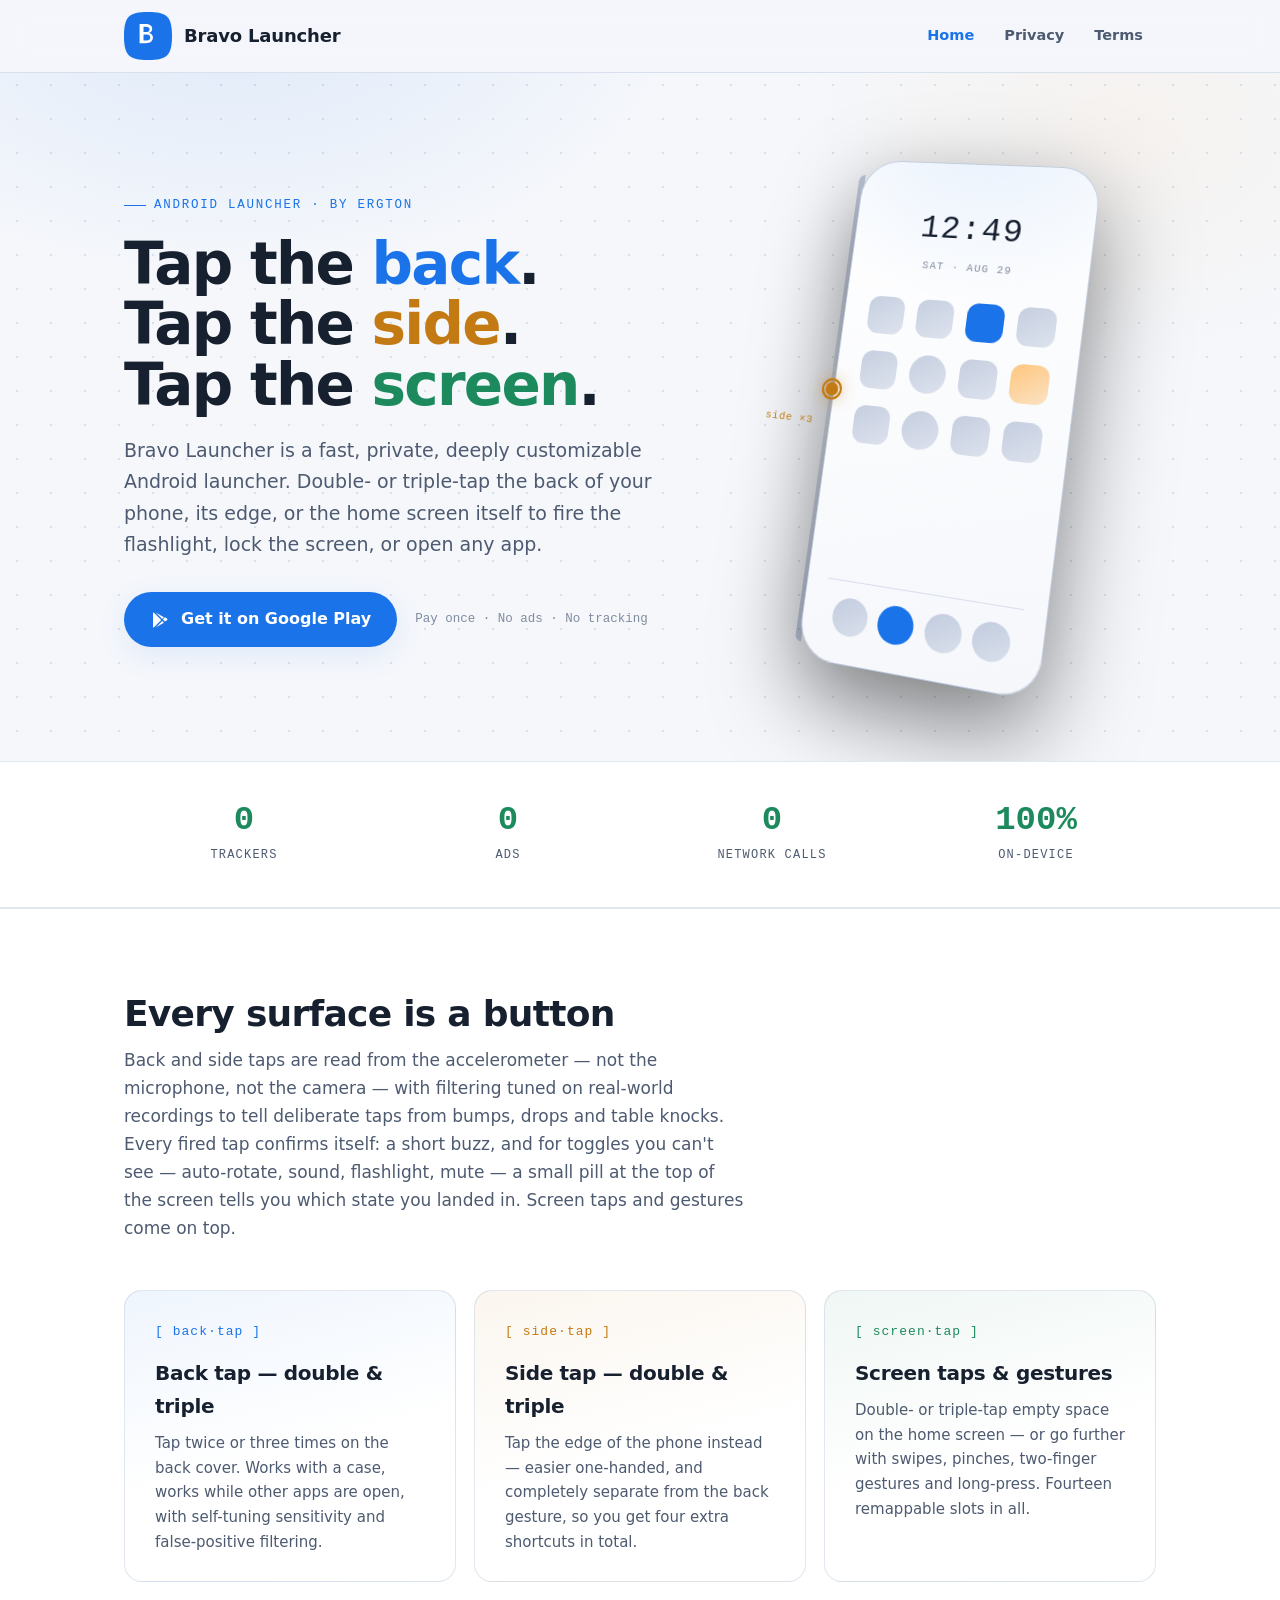
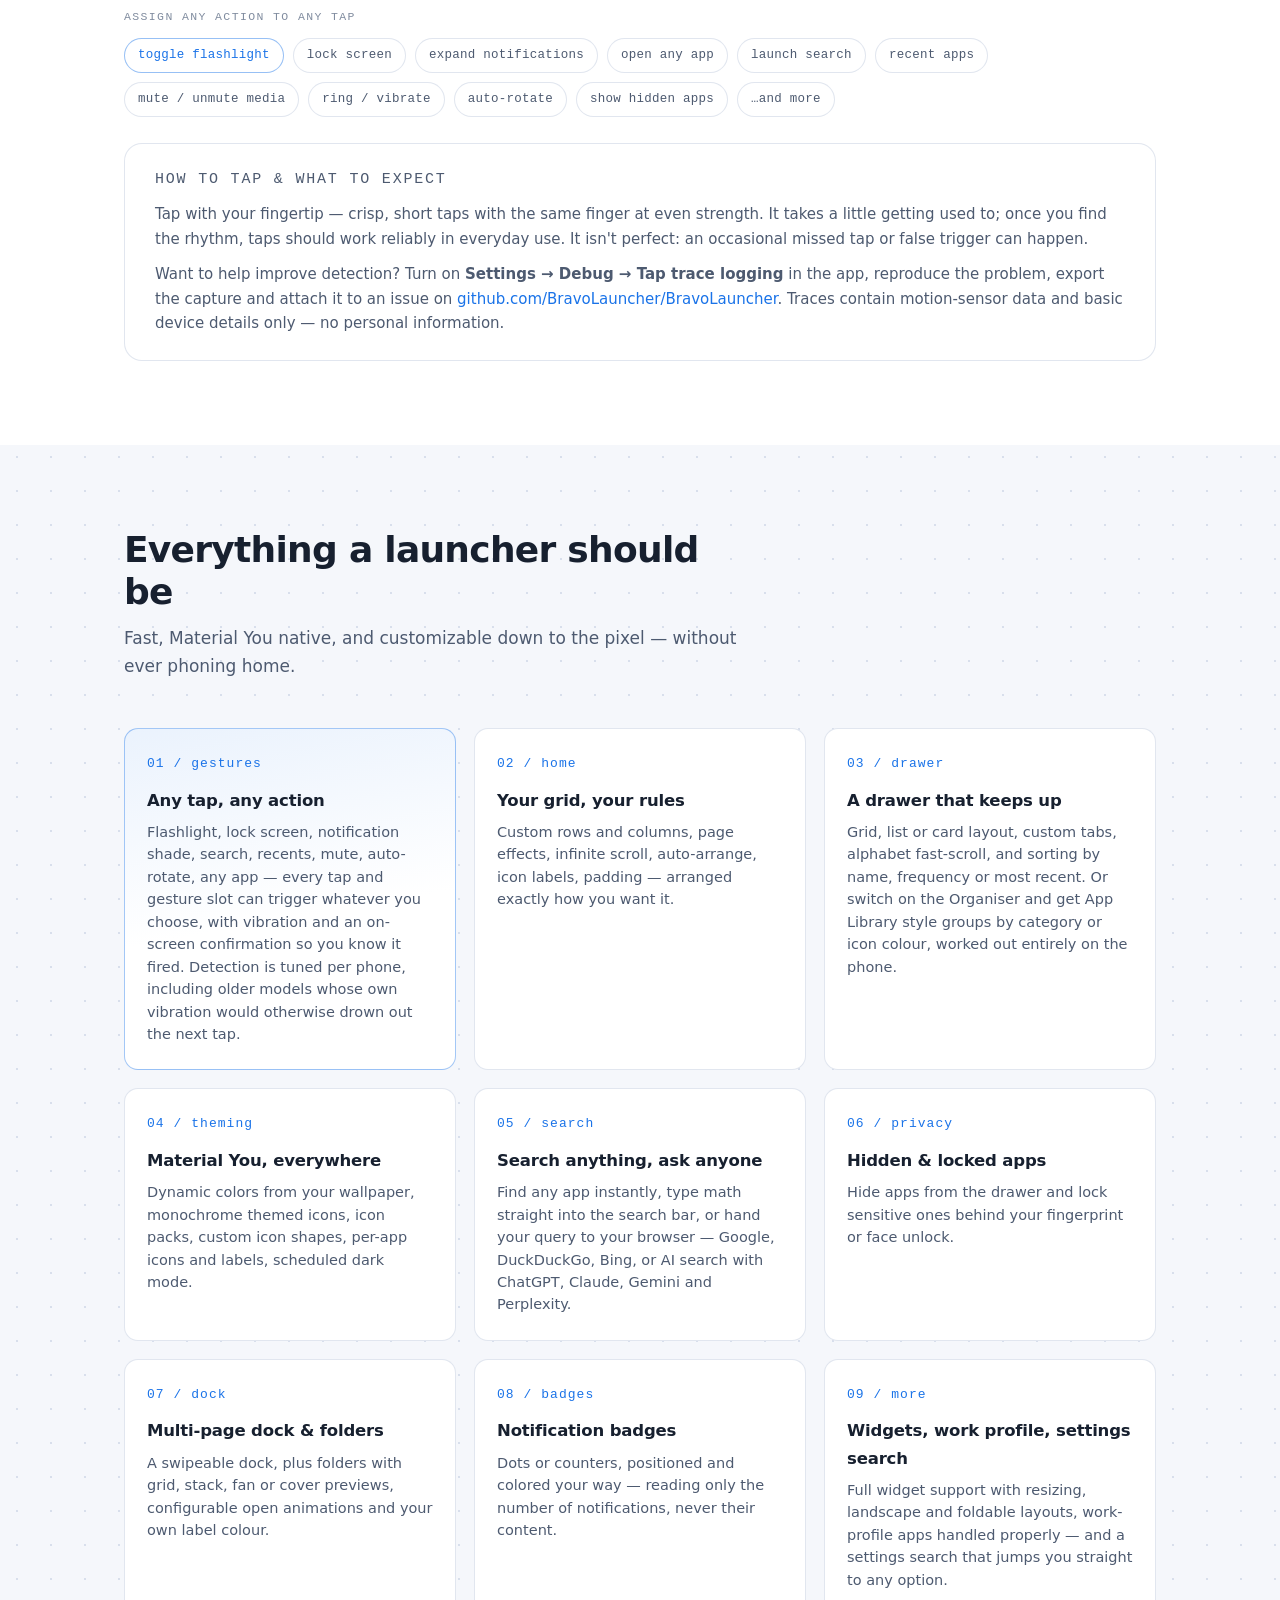
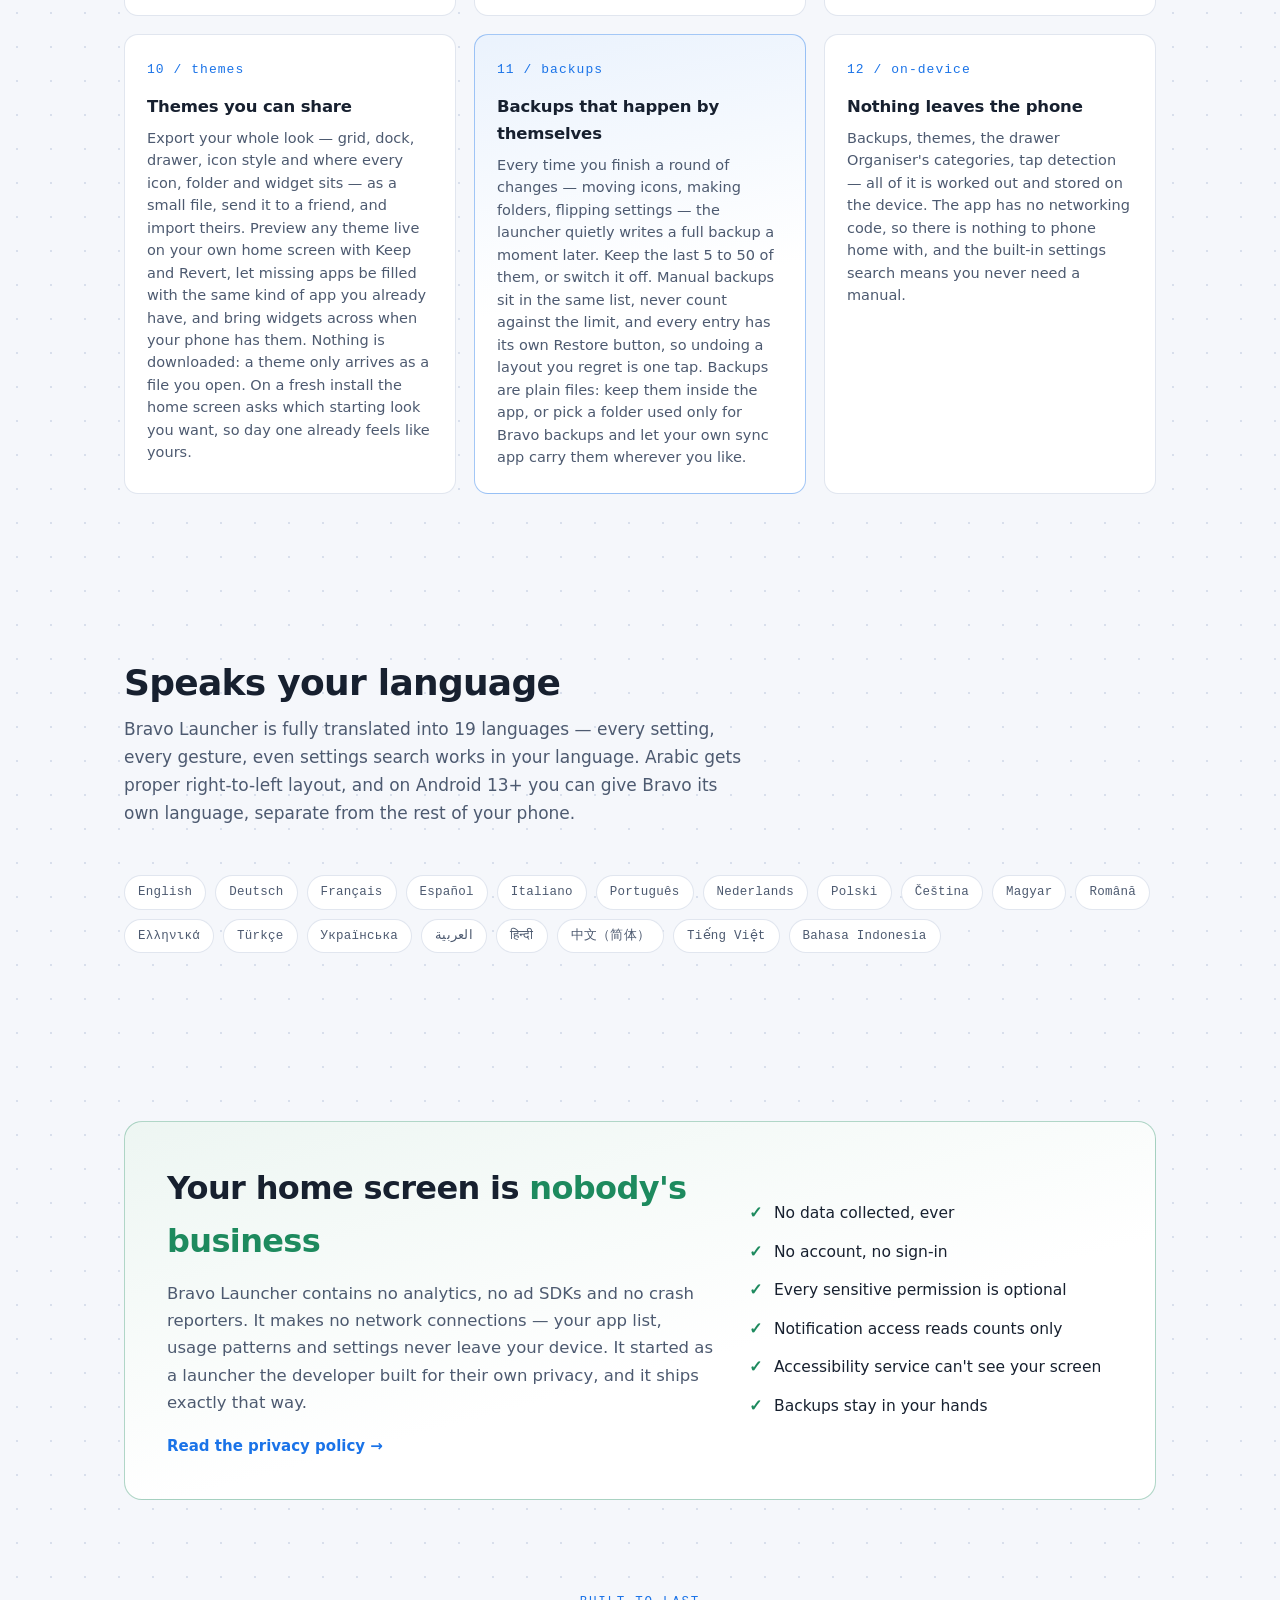
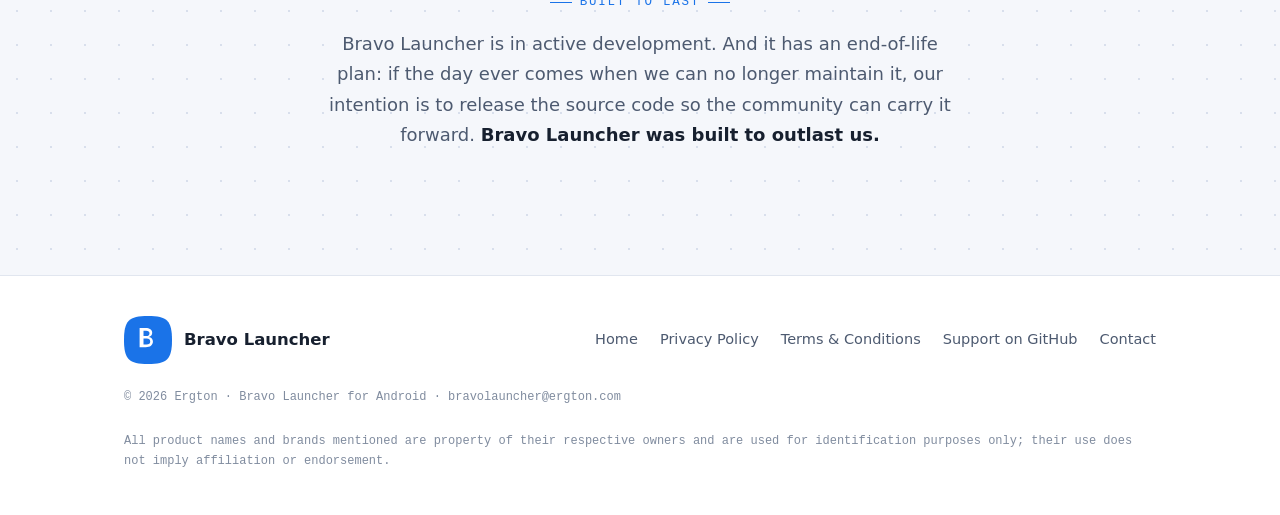
==== index.html @ 94402f3e "Publish website from bfcffcd" ====
<!DOCTYPE html>
<html lang="en">
<head>
<meta charset="utf-8">
<meta name="viewport" content="width=device-width, initial-scale=1">
<title>Bravo Launcher — tap the back of your phone to launch anything</title>
<meta name="description" content="Bravo Launcher is a fast, customizable Android launcher with back-tap and side-tap gestures, deep home screen customization, and zero tracking — everything stays on your phone. Available in 19 languages.">
<link rel="icon" href="data:image/svg+xml,%3Csvg xmlns='http://www.w3.org/2000/svg' viewBox='14 14 80 80'%3E%3Cpath fill='%231A73E8' d='M54,14C22,14,14,22,14,54C14,86,22,94,54,94C86,94,94,86,94,54C94,22,86,14,54,14Z'/%3E%3Cpath fill='%23fff' d='M40,34h10c3.3,0 6,0.7 8,2.1c2,1.4 3,3.4 3,6c0,1.8 -0.5,3.3 -1.5,4.4c-1,1.1 -2.3,1.9 -3.9,2.3v0.2c2,0.3 3.6,1.2 4.8,2.5c1.2,1.4 1.8,3.1 1.8,5.2c0,2.9 -1.1,5.2 -3.2,6.8c-2.2,1.6 -5.1,2.4 -8.8,2.4H40V34zM46.5,47.5h4.2c1.9,0 3.3,-0.4 4.3,-1.2c1,-0.8 1.5,-2 1.5,-3.5c0,-1.4 -0.5,-2.4 -1.4,-3.1c-0.9,-0.7 -2.3,-1 -4.2,-1H46.5V47.5zM46.5,52.2v9.5h5c2,0 3.5,-0.5 4.6,-1.4c1.1,-0.9 1.6,-2.3 1.6,-4c0,-1.5 -0.5,-2.7 -1.5,-3.5c-1,-0.8 -2.5,-1.2 -4.5,-1.2H46.5z'/%3E%3C/svg%3E">
<link rel="apple-touch-icon" href="apple-touch-icon.png">
<link rel="stylesheet" href="styles.css">
</head>
<body>

<header class="site-header">
  <div class="wrap">
    <a class="brand" href="index.html">
      <svg viewBox="14 14 80 80" aria-hidden="true"><path fill="#1A73E8" d="M54,14C22,14,14,22,14,54C14,86,22,94,54,94C86,94,94,86,94,54C94,22,86,14,54,14Z"/><path fill="#fff" d="M40,34h10c3.3,0 6,0.7 8,2.1c2,1.4 3,3.4 3,6c0,1.8 -0.5,3.3 -1.5,4.4c-1,1.1 -2.3,1.9 -3.9,2.3v0.2c2,0.3 3.6,1.2 4.8,2.5c1.2,1.4 1.8,3.1 1.8,5.2c0,2.9 -1.1,5.2 -3.2,6.8c-2.2,1.6 -5.1,2.4 -8.8,2.4H40V34zM46.5,47.5h4.2c1.9,0 3.3,-0.4 4.3,-1.2c1,-0.8 1.5,-2 1.5,-3.5c0,-1.4 -0.5,-2.4 -1.4,-3.1c-0.9,-0.7 -2.3,-1 -4.2,-1H46.5V47.5zM46.5,52.2v9.5h5c2,0 3.5,-0.5 4.6,-1.4c1.1,-0.9 1.6,-2.3 1.6,-4c0,-1.5 -0.5,-2.7 -1.5,-3.5c-1,-0.8 -2.5,-1.2 -4.5,-1.2H46.5z"/></svg>
      <span>Bravo Launcher</span>
    </a>
    <nav class="site-nav">
      <a href="index.html" aria-current="page">Home</a>
      <a href="privacy.html">Privacy</a>
      <a href="terms.html">Terms</a>
    </nav>
  </div>
</header>

<main>

  <section class="hero">
    <div class="wrap">
      <div>
        <span class="eyebrow">Android launcher · by Ergton</span>
        <h1>Tap the <span class="c-back">back</span>.<br>Tap the <span class="c-side">side</span>.<br>Tap the <span class="c-screen">screen</span>.</h1>
        <p class="lede">Bravo Launcher is a fast, private, deeply customizable Android launcher. Double- or triple-tap the back of your phone, its edge, or the home screen itself to fire the flashlight, lock the screen, or open any app.</p>
        <div class="cta-row">
          <a class="btn-play" href="https://play.google.com/store/apps/details?id=com.ergton.bravolauncher">
            <svg viewBox="0 0 24 24" fill="currentColor" aria-hidden="true"><path d="M4.2 2.6c-.4.2-.6.7-.6 1.2v16.4c0 .5.2 1 .6 1.2l9.3-9.4-9.3-9.4zm10.5 8.2L6.9 3l9.8 5.6-2 2.2zm3.1 3.1 2.6-1.5c.8-.5.8-1.6 0-2.1l-2.6-1.5-2.3 2.6 2.3 2.5zM6.9 21l7.8-7.8 2 2.2L6.9 21z"/></svg>
            Get it on Google Play
          </a>
          <span class="cta-note">Pay once · No ads · No tracking</span>
        </div>
      </div>
      <div class="phone-col">
        <div class="phone-wrap">
          <div class="phone" aria-hidden="true">
            <div class="phone-clock">12:49</div>
            <div class="phone-date">Sat · Aug 29</div>
            <div class="phone-grid">
              <i></i><i></i><i></i><i></i>
              <i></i><i></i><i></i><i></i>
              <i></i><i></i><i></i><i></i>
            </div>
            <div class="phone-dock"><i></i><i></i><i></i><i></i></div>
            <span class="tap-spot tap-back"></span>
            <span class="tap-label for-back">back ×2</span>
            <span class="tap-spot tap-side"></span>
            <span class="tap-label for-side">side ×3</span>
            <span class="tap-spot tap-screen"></span>
            <span class="tap-label for-screen">screen ×2</span>
          </div>
        </div>
      </div>
    </div>
  </section>

  <section class="zero-strip" aria-label="Privacy at a glance">
    <div class="wrap">
      <div class="zero"><b>0</b><span>trackers</span></div>
      <div class="zero"><b>0</b><span>ads</span></div>
      <div class="zero"><b>0</b><span>network calls</span></div>
      <div class="zero"><b>100%</b><span>on-device</span></div>
    </div>
  </section>

  <section class="section gesture-section" id="gestures">
    <div class="wrap">
      <div class="section-head">
        <h2>Every surface is a button</h2>
        <p>Back and side taps are read from the accelerometer — not the microphone, not the camera — with filtering tuned on real-world recordings to tell deliberate taps from bumps, drops and table knocks. Every fired tap confirms itself: a short buzz, and for toggles you can't see — auto-rotate, sound, flashlight, mute — a small pill at the top of the screen tells you which state you landed in. Screen taps and gestures come on top.</p>
      </div>
      <div class="gesture-cards">
        <div class="gesture-card">
          <span class="glyph">[ back·tap ]</span>
          <h3>Back tap — double &amp; triple</h3>
          <p>Tap twice or three times on the back cover. Works with a case, works while other apps are open, with self-tuning sensitivity and false-positive filtering.</p>
        </div>
        <div class="gesture-card side">
          <span class="glyph">[ side·tap ]</span>
          <h3>Side tap — double &amp; triple</h3>
          <p>Tap the edge of the phone instead — easier one-handed, and completely separate from the back gesture, so you get four extra shortcuts in total.</p>
        </div>
        <div class="gesture-card screen">
          <span class="glyph">[ screen·tap ]</span>
          <h3>Screen taps &amp; gestures</h3>
          <p>Double- or triple-tap empty space on the home screen — or go further with swipes, pinches, two-finger gestures and long-press. Fourteen remappable slots in all.</p>
        </div>
      </div>
      <p class="chips-label">Assign any action to any tap</p>
      <div class="chip-row">
        <span class="chip on">toggle flashlight</span>
        <span class="chip">lock screen</span>
        <span class="chip">expand notifications</span>
        <span class="chip">open any app</span>
        <span class="chip">launch search</span>
        <span class="chip">recent apps</span>
        <span class="chip">mute / unmute media</span>
        <span class="chip">ring / vibrate</span>
        <span class="chip">auto-rotate</span>
        <span class="chip">show hidden apps</span>
        <span class="chip">…and more</span>
      </div>
      <div class="gesture-note">
        <p class="chips-label">How to tap &amp; what to expect</p>
        <p>Tap with your fingertip — crisp, short taps with the same finger at even strength. It takes a little getting used to; once you find the rhythm, taps should work reliably in everyday use. It isn't perfect: an occasional missed tap or false trigger can happen.</p>
        <p>Want to help improve detection? Turn on <strong>Settings&nbsp;→&nbsp;Debug&nbsp;→&nbsp;Tap trace logging</strong> in the app, reproduce the problem, export the capture and attach it to an issue on <a href="https://github.com/BravoLauncher/BravoLauncher">github.com/BravoLauncher/BravoLauncher</a>. Traces contain motion-sensor data and basic device details only — no personal information.</p>
      </div>
    </div>
  </section>

  <section class="section" id="features">
    <div class="wrap">
      <div class="section-head">
        <h2>Everything a launcher should be</h2>
        <p>Fast, Material You native, and customizable down to the pixel — without ever phoning home.</p>
      </div>
      <div class="feature-grid">
        <div class="feature hi">
          <span class="glyph">01 / gestures</span>
          <h3>Any tap, any action</h3>
          <p>Flashlight, lock screen, notification shade, search, recents, mute, auto-rotate, any app — every tap and gesture slot can trigger whatever you choose, with vibration and an on-screen confirmation so you know it fired. Detection is tuned per phone, including older models whose own vibration would otherwise drown out the next tap.</p>
        </div>
        <div class="feature">
          <span class="glyph">02 / home</span>
          <h3>Your grid, your rules</h3>
          <p>Custom rows and columns, page effects, infinite scroll, auto-arrange, icon labels, padding — arranged exactly how you want it.</p>
        </div>
        <div class="feature">
          <span class="glyph">03 / drawer</span>
          <h3>A drawer that keeps up</h3>
          <p>Grid, list or card layout, custom tabs, alphabet fast-scroll, and sorting by name, frequency or most recent. Or switch on the Organiser and get App Library style groups by category or icon colour, worked out entirely on the phone.</p>
        </div>
        <div class="feature">
          <span class="glyph">04 / theming</span>
          <h3>Material You, everywhere</h3>
          <p>Dynamic colors from your wallpaper, monochrome themed icons, icon packs, custom icon shapes, per-app icons and labels, scheduled dark mode.</p>
        </div>
        <div class="feature">
          <span class="glyph">05 / search</span>
          <h3>Search anything, ask anyone</h3>
          <p>Find any app instantly, type math straight into the search bar, or hand your query to your browser — Google, DuckDuckGo, Bing, or AI search with ChatGPT, Claude, Gemini and Perplexity.</p>
        </div>
        <div class="feature">
          <span class="glyph">06 / privacy</span>
          <h3>Hidden &amp; locked apps</h3>
          <p>Hide apps from the drawer and lock sensitive ones behind your fingerprint or face unlock.</p>
        </div>
        <div class="feature">
          <span class="glyph">07 / dock</span>
          <h3>Multi-page dock &amp; folders</h3>
          <p>A swipeable dock, plus folders with grid, stack, fan or cover previews, configurable open animations and your own label colour.</p>
        </div>
        <div class="feature">
          <span class="glyph">08 / badges</span>
          <h3>Notification badges</h3>
          <p>Dots or counters, positioned and colored your way — reading only the number of notifications, never their content.</p>
        </div>
        <div class="feature">
          <span class="glyph">09 / more</span>
          <h3>Widgets, work profile, settings search</h3>
          <p>Full widget support with resizing, landscape and foldable layouts, work-profile apps handled properly — and a settings search that jumps you straight to any option.</p>
        </div>
        <div class="feature">
          <span class="glyph">10 / themes</span>
          <h3>Themes you can share</h3>
          <p>Export your whole look — grid, dock, drawer, icon style and where every icon, folder and widget sits — as a small file, send it to a friend, and import theirs. Preview any theme live on your own home screen with Keep and Revert, let missing apps be filled with the same kind of app you already have, and bring widgets across when your phone has them. Nothing is downloaded: a theme only arrives as a file you open. On a fresh install the home screen asks which starting look you want, so day one already feels like yours.</p>
        </div>
        <div class="feature hi">
          <span class="glyph">11 / backups</span>
          <h3>Backups that happen by themselves</h3>
          <p>Every time you finish a round of changes — moving icons, making folders, flipping settings — the launcher quietly writes a full backup a moment later. Keep the last 5 to 50 of them, or switch it off. Manual backups sit in the same list, never count against the limit, and every entry has its own Restore button, so undoing a layout you regret is one tap. Backups are plain files: keep them inside the app, or pick a folder used only for Bravo backups and let your own sync app carry them wherever you like.</p>
        </div>
        <div class="feature">
          <span class="glyph">12 / on-device</span>
          <h3>Nothing leaves the phone</h3>
          <p>Backups, themes, the drawer Organiser's categories, tap detection — all of it is worked out and stored on the device. The app has no networking code, so there is nothing to phone home with, and the built-in settings search means you never need a manual.</p>
        </div>
      </div>
    </div>
  </section>

  <section class="section" id="languages">
    <div class="wrap">
      <div class="section-head">
        <h2>Speaks your language</h2>
        <p>Bravo Launcher is fully translated into 19 languages — every setting, every gesture, even settings search works in your language. Arabic gets proper right-to-left layout, and on Android 13+ you can give Bravo its own language, separate from the rest of your phone.</p>
      </div>
      <div class="chip-row">
        <span class="chip">English</span>
        <span class="chip">Deutsch</span>
        <span class="chip">Français</span>
        <span class="chip">Español</span>
        <span class="chip">Italiano</span>
        <span class="chip">Português</span>
        <span class="chip">Nederlands</span>
        <span class="chip">Polski</span>
        <span class="chip">Čeština</span>
        <span class="chip">Magyar</span>
        <span class="chip">Română</span>
        <span class="chip">Ελληνικά</span>
        <span class="chip">Türkçe</span>
        <span class="chip">Українська</span>
        <span class="chip">العربية</span>
        <span class="chip">हिन्दी</span>
        <span class="chip">中文（简体）</span>
        <span class="chip">Tiếng Việt</span>
        <span class="chip">Bahasa Indonesia</span>
      </div>
    </div>
  </section>

  <section class="section" id="privacy-first">
    <div class="wrap">
      <div class="privacy-banner">
        <div>
          <h2>Your home screen is <em>nobody's business</em></h2>
          <p>Bravo Launcher contains no analytics, no ad SDKs and no crash reporters. It makes no network connections — your app list, usage patterns and settings never leave your device. It started as a launcher the developer built for their own privacy, and it ships exactly that way.</p>
          <div class="links">
            <a href="privacy.html">Read the privacy policy →</a>
          </div>
        </div>
        <ul class="check-list">
          <li>No data collected, ever</li>
          <li>No account, no sign-in</li>
          <li>Every sensitive permission is optional</li>
          <li>Notification access reads counts only</li>
          <li>Accessibility service can't see your screen</li>
          <li>Backups stay in your hands</li>
        </ul>
      </div>
    </div>
  </section>

  <section class="section outlook" id="outlook">
    <div class="wrap">
      <div class="outlook-inner">
        <span class="eyebrow">Built to last</span>
        <p>Bravo Launcher is in active development. And it has an end-of-life plan: if the day ever comes when we can no longer maintain it, our intention is to release the source code so the community can carry it forward. <strong>Bravo Launcher was built to outlast us.</strong></p>
      </div>
    </div>
  </section>

</main>

<footer class="site-footer">
  <div class="wrap">
    <a class="foot-brand" href="index.html">
      <svg viewBox="14 14 80 80" aria-hidden="true"><path fill="#1A73E8" d="M54,14C22,14,14,22,14,54C14,86,22,94,54,94C86,94,94,86,94,54C94,22,86,14,54,14Z"/><path fill="#fff" d="M40,34h10c3.3,0 6,0.7 8,2.1c2,1.4 3,3.4 3,6c0,1.8 -0.5,3.3 -1.5,4.4c-1,1.1 -2.3,1.9 -3.9,2.3v0.2c2,0.3 3.6,1.2 4.8,2.5c1.2,1.4 1.8,3.1 1.8,5.2c0,2.9 -1.1,5.2 -3.2,6.8c-2.2,1.6 -5.1,2.4 -8.8,2.4H40V34zM46.5,47.5h4.2c1.9,0 3.3,-0.4 4.3,-1.2c1,-0.8 1.5,-2 1.5,-3.5c0,-1.4 -0.5,-2.4 -1.4,-3.1c-0.9,-0.7 -2.3,-1 -4.2,-1H46.5V47.5zM46.5,52.2v9.5h5c2,0 3.5,-0.5 4.6,-1.4c1.1,-0.9 1.6,-2.3 1.6,-4c0,-1.5 -0.5,-2.7 -1.5,-3.5c-1,-0.8 -2.5,-1.2 -4.5,-1.2H46.5z"/></svg>
      Bravo Launcher
    </a>
    <nav class="foot-links">
      <a href="index.html">Home</a>
      <a href="privacy.html">Privacy Policy</a>
      <a href="terms.html">Terms &amp; Conditions</a>
      <a href="https://github.com/BravoLauncher/BravoLauncher">Support on GitHub</a>
      <a href="mailto:bravolauncher@ergton.com">Contact</a>
    </nav>
    <p class="foot-note">© 2026 Ergton · Bravo Launcher for Android · bravolauncher@ergton.com</p>
    <p class="foot-note">All product names and brands mentioned are property of their respective owners and are used for identification purposes only; their use does not imply affiliation or endorsement.</p>
  </div>
</footer>

</body>
</html>
---- styles.css ----
/* Bravo Launcher — shared styles
   Self-contained: no external fonts, no CDNs. Works from any directory. */

:root {
  --bg: #07090f;
  --bg-raise: #0d1119;
  --bg-card: #10151f;
  --line: rgba(148, 178, 255, 0.14);
  --line-strong: rgba(148, 178, 255, 0.25);
  --ink: #e8edf7;
  --ink-dim: #9aa7bd;
  --ink-faint: #66718a;
  --accent: #4d9fff;
  --accent-deep: #1a73e8;
  --accent-ink: #07090f;
  --glow: rgba(77, 159, 255, 0.16);
  --amber: #ffb454;
  --good: #5dd39e;
  --radius: 14px;
  --sans: "Avenir Next", "Segoe UI Variable Display", "Segoe UI", system-ui, -apple-system, sans-serif;
  --mono: ui-monospace, "SF Mono", "Cascadia Code", "JetBrains Mono", Consolas, monospace;
  color-scheme: dark;
}

@media (prefers-color-scheme: light) {
  :root {
    --bg: #f5f7fb;
    --bg-raise: #ffffff;
    --bg-card: #ffffff;
    --line: rgba(26, 62, 130, 0.13);
    --line-strong: rgba(26, 62, 130, 0.24);
    --ink: #17202f;
    --ink-dim: #4d5a70;
    --ink-faint: #808c9f;
    --accent: #1a73e8;
    --accent-deep: #1a73e8;
    --accent-ink: #ffffff;
    --glow: rgba(26, 115, 232, 0.1);
    --amber: #c47a12;
    --good: #1d8a5e;
    color-scheme: light;
  }
}

* { margin: 0; padding: 0; box-sizing: border-box; }

html { scroll-behavior: smooth; }

body {
  font-family: var(--sans);
  background: var(--bg);
  color: var(--ink);
  line-height: 1.65;
  font-size: 16.5px;
  -webkit-font-smoothing: antialiased;
  /* faint launcher dot-grid */
  background-image: radial-gradient(var(--line) 1px, transparent 1px);
  background-size: 34px 34px;
}

a { color: var(--accent); text-decoration: none; }
a:hover { text-decoration: underline; }

.wrap { max-width: 1080px; margin: 0 auto; padding: 0 24px; }

/* ---------- header ---------- */

.site-header {
  position: sticky; top: 0; z-index: 10;
  backdrop-filter: blur(14px);
  -webkit-backdrop-filter: blur(14px);
  background: color-mix(in srgb, var(--bg) 78%, transparent);
  border-bottom: 1px solid var(--line);
}
.site-header .wrap {
  display: flex; align-items: center; gap: 12px;
  height: 72px;
}
.brand {
  display: flex; align-items: center; gap: 12px;
  font-weight: 700; letter-spacing: -0.01em; color: var(--ink);
  font-size: 18px;
}
.brand:hover { text-decoration: none; }
.brand svg { width: 48px; height: 48px; flex: none; }
.site-nav { margin-left: auto; display: flex; gap: 4px; }
.site-nav a {
  color: var(--ink-dim); font-size: 14.5px; font-weight: 600;
  padding: 7px 13px; border-radius: 999px;
}
.site-nav a:hover { color: var(--ink); background: var(--glow); text-decoration: none; }
.site-nav a[aria-current="page"] { color: var(--accent); }

/* ---------- hero ---------- */

.hero { position: relative; overflow: hidden; }
.hero::before {
  content: ""; position: absolute; inset: 0; pointer-events: none;
  background:
    radial-gradient(700px 420px at 18% -10%, var(--glow), transparent 65%),
    radial-gradient(560px 400px at 88% 8%, rgba(255, 180, 84, 0.07), transparent 60%);
}
.hero .wrap {
  position: relative;
  display: grid; grid-template-columns: 1.15fr 0.85fr;
  gap: 48px; align-items: center;
  padding-top: 84px; padding-bottom: 84px;
}
.eyebrow {
  font-family: var(--mono); font-size: 12.5px; letter-spacing: 0.14em;
  text-transform: uppercase; color: var(--accent);
  display: inline-flex; align-items: center; gap: 8px;
  margin-bottom: 18px;
}
.eyebrow::before {
  content: ""; width: 22px; height: 1px; background: var(--accent);
}
.hero h1 {
  font-size: clamp(38px, 5.6vw, 58px);
  line-height: 1.04; letter-spacing: -0.03em; font-weight: 800;
  margin-bottom: 20px;
}
.hero h1 .accent { color: var(--accent); }
.hero h1 .c-back { color: var(--accent); }
.hero h1 .c-side { color: var(--amber); }
.hero h1 .c-screen { color: var(--good); }
.hero .lede {
  font-size: 19px; color: var(--ink-dim); max-width: 46ch;
  margin-bottom: 32px;
}
.cta-row { display: flex; align-items: center; gap: 18px; flex-wrap: wrap; }
.btn-play {
  display: inline-flex; align-items: center; gap: 11px;
  background: var(--accent); color: var(--accent-ink);
  font-weight: 700; font-size: 16px;
  padding: 14px 26px; border-radius: 999px;
  box-shadow: 0 8px 30px var(--glow);
  transition: transform 0.15s ease, box-shadow 0.15s ease;
}
.btn-play:hover { text-decoration: none; transform: translateY(-2px); box-shadow: 0 12px 36px var(--glow); }
.btn-play svg { width: 20px; height: 20px; }
.cta-note { font-family: var(--mono); font-size: 12.5px; color: var(--ink-faint); }

/* CSS phone mockup — 3D twist */
.phone-col { display: flex; justify-content: center; }
.phone-wrap { position: relative; perspective: 1100px; }
.phone {
  position: relative;
  width: 252px; height: 520px; flex: none;
  border-radius: 40px;
  border: 1px solid var(--line-strong);
  background:
    radial-gradient(340px 260px at 50% -8%, var(--glow), transparent 70%),
    linear-gradient(165deg, var(--bg-raise), var(--bg));
  box-shadow: 0 34px 90px rgba(0, 0, 0, 0.5), inset 0 1px 0 rgba(255, 255, 255, 0.05);
  padding: 26px 22px;
  display: flex; flex-direction: column;
  transform: rotateY(-17deg) rotateX(6deg) rotateZ(6deg);
  transform-style: preserve-3d;
}
/* visible left edge — sells the twist */
.phone::after {
  content: ""; position: absolute; left: -7px; top: 14px; bottom: 14px; width: 7px;
  border-radius: 8px 0 0 8px;
  background: linear-gradient(180deg, var(--line-strong), var(--line) 50%, var(--line-strong));
  transform: translateZ(-4px);
}
.phone-clock {
  font-family: var(--mono); text-align: center;
  font-size: 34px; font-weight: 500; letter-spacing: 0.04em;
  color: var(--ink); margin: 14px 0 2px;
}
.phone-date {
  font-family: var(--mono); text-align: center;
  font-size: 11px; letter-spacing: 0.12em; text-transform: uppercase;
  color: var(--ink-faint); margin-bottom: 26px;
}
.phone-grid {
  display: grid; grid-template-columns: repeat(4, 1fr);
  gap: 18px 14px; padding: 0 4px;
}
.phone-grid i {
  display: block; aspect-ratio: 1; border-radius: 12px;
  background: linear-gradient(150deg, var(--line-strong), var(--line));
}
.phone-grid i:nth-child(3) { background: linear-gradient(150deg, var(--accent), var(--accent-deep)); }
.phone-grid i:nth-child(6) { border-radius: 50%; }
.phone-grid i:nth-child(8) { background: linear-gradient(150deg, rgba(255,180,84,.75), rgba(255,180,84,.35)); }
.phone-grid i:nth-child(10) { border-radius: 50%; }
.phone-dock {
  margin-top: auto;
  border-top: 1px solid var(--line);
  padding: 16px 10px 2px;
  display: flex; justify-content: space-between;
}
.phone-dock i {
  width: 38px; height: 38px; border-radius: 50%;
  background: linear-gradient(150deg, var(--line-strong), var(--line));
}
.phone-dock i:nth-child(2) { background: linear-gradient(150deg, var(--accent), var(--accent-deep)); }

/* tap ripple on the phone mockup */
.tap-spot {
  position: absolute; width: 14px; height: 14px; border-radius: 50%;
  background: var(--accent);
  box-shadow: 0 0 18px var(--accent);
}
.tap-spot::before, .tap-spot::after {
  content: ""; position: absolute; inset: -4px; border-radius: 50%;
  border: 2px solid var(--accent);
  animation: ripple 2.2s ease-out infinite;
}
.tap-spot::after { animation-delay: 0.45s; }
@keyframes ripple {
  0% { transform: scale(0.6); opacity: 0.9; }
  70%, 100% { transform: scale(3.1); opacity: 0; }
}
/* spots are children of .phone so they ride the 3D transform */
.tap-back { right: 42px; top: 138px; }
.tap-side { left: -10px; top: 236px; background: var(--amber); box-shadow: 0 0 18px var(--amber); }
.tap-side::before, .tap-side::after { border-color: var(--amber); animation-delay: 1.1s; }
.tap-side::after { animation-delay: 1.55s; }
.tap-screen { left: 96px; top: 310px; background: var(--good); box-shadow: 0 0 18px var(--good); }
.tap-screen::before, .tap-screen::after { border-color: var(--good); animation-delay: 0.6s; }
.tap-screen::after { animation-delay: 1.05s; }
.tap-label {
  position: absolute; font-family: var(--mono); font-size: 11.5px;
  letter-spacing: 0.08em; color: var(--accent); white-space: nowrap;
}
.tap-label.for-back { right: -58px; top: 108px; }
.tap-label.for-side { left: -74px; top: 268px; color: var(--amber); }
.tap-label.for-screen { left: 74px; top: 338px; color: var(--good); }
@media (prefers-reduced-motion: reduce) {
  .tap-spot::before, .tap-spot::after { animation: none; opacity: 0.35; transform: scale(1.6); }
}

/* ---------- gesture showcase ---------- */

.gesture-section { border-top: 1px solid var(--line); background: var(--bg-raise); }
.gesture-cards { display: grid; grid-template-columns: repeat(3, 1fr); gap: 18px; margin-bottom: 26px; }
.gesture-card {
  border: 1px solid var(--line); border-radius: 18px;
  padding: 30px 30px 26px;
  background: linear-gradient(165deg, color-mix(in srgb, var(--accent) 7%, var(--bg-card)), var(--bg-card) 55%);
  position: relative; overflow: hidden;
}
.gesture-card.side {
  background: linear-gradient(165deg, color-mix(in srgb, var(--amber) 7%, var(--bg-card)), var(--bg-card) 55%);
}
.gesture-card.screen {
  background: linear-gradient(165deg, color-mix(in srgb, var(--good) 7%, var(--bg-card)), var(--bg-card) 55%);
}
.gesture-card.screen .glyph { color: var(--good); }
.gesture-card .glyph { font-family: var(--mono); font-size: 13px; letter-spacing: 0.08em; color: var(--accent); display: block; margin-bottom: 14px; }
.gesture-card.side .glyph { color: var(--amber); }
.gesture-card h3 { font-size: 20px; letter-spacing: -0.015em; margin-bottom: 8px; }
.gesture-card p { color: var(--ink-dim); font-size: 15px; }
.chip-row { display: flex; flex-wrap: wrap; gap: 9px; }
.chip {
  font-family: var(--mono); font-size: 12.5px; letter-spacing: 0.02em;
  color: var(--ink-dim);
  border: 1px solid var(--line); border-radius: 999px;
  padding: 6px 13px; background: var(--bg-card);
}
.chip.on { color: var(--accent); border-color: color-mix(in srgb, var(--accent) 45%, transparent); }
.chips-label { font-family: var(--mono); font-size: 11.5px; letter-spacing: 0.12em; text-transform: uppercase; color: var(--ink-faint); margin-bottom: 12px; }

.gesture-note {
  margin-top: 26px;
  border: 1px solid var(--line); border-radius: 18px;
  padding: 24px 30px;
  background: var(--bg-raise);
}
.gesture-note p { color: var(--ink-dim); font-size: 15px; }
.gesture-note p + p { margin-top: 10px; }
.gesture-note .chips-label { margin-bottom: 10px; }
.gesture-note a { color: var(--accent); }

/* ---------- privacy strip ---------- */

.zero-strip { border-top: 1px solid var(--line); border-bottom: 1px solid var(--line); background: var(--bg-raise); }
.zero-strip .wrap {
  display: grid; grid-template-columns: repeat(4, 1fr);
  gap: 24px; padding-top: 40px; padding-bottom: 40px;
}
.zero { text-align: center; }
.zero b {
  display: block; font-family: var(--mono); font-size: 34px; font-weight: 600;
  color: var(--good); line-height: 1.1;
}
.zero span {
  font-family: var(--mono); font-size: 12px; letter-spacing: 0.1em;
  text-transform: uppercase; color: var(--ink-dim);
}

/* ---------- sections ---------- */

.section { padding: 84px 0; }
.section-head { max-width: 620px; margin-bottom: 48px; }
.section-head h2 {
  font-size: clamp(26px, 3.4vw, 36px); letter-spacing: -0.02em;
  line-height: 1.15; margin-bottom: 12px;
}
.section-head p { color: var(--ink-dim); font-size: 17px; }

.feature-grid {
  display: grid; grid-template-columns: repeat(3, 1fr); gap: 18px;
}
.feature {
  background: var(--bg-card);
  border: 1px solid var(--line);
  border-radius: var(--radius);
  padding: 24px 22px;
  transition: border-color 0.2s ease, transform 0.2s ease;
}
.feature:hover { border-color: var(--line-strong); transform: translateY(-2px); }
.feature.hi { border-color: color-mix(in srgb, var(--accent) 40%, transparent); background: linear-gradient(170deg, color-mix(in srgb, var(--accent) 9%, var(--bg-card)), var(--bg-card) 55%); }
.feature .glyph {
  font-family: var(--mono); font-size: 13px; color: var(--accent);
  letter-spacing: 0.08em; display: block; margin-bottom: 12px;
}
.feature h3 { font-size: 16.5px; letter-spacing: -0.01em; margin-bottom: 7px; }
.feature p { font-size: 14.5px; color: var(--ink-dim); line-height: 1.55; }

/* privacy banner on landing */
.privacy-banner {
  border: 1px solid color-mix(in srgb, var(--good) 35%, transparent);
  background: linear-gradient(165deg, color-mix(in srgb, var(--good) 8%, var(--bg-card)), var(--bg-card) 60%);
  border-radius: 18px;
  padding: 40px 42px;
  display: grid; grid-template-columns: 1.2fr 0.8fr; gap: 36px; align-items: center;
}
.privacy-banner h2 { font-size: clamp(24px, 3vw, 32px); letter-spacing: -0.02em; margin-bottom: 12px; }
.privacy-banner h2 em { font-style: normal; color: var(--good); }
.privacy-banner p { color: var(--ink-dim); }
.privacy-banner .links { margin-top: 18px; display: flex; gap: 20px; font-weight: 600; font-size: 15px; }
.check-list { list-style: none; display: grid; gap: 12px; }
.check-list li {
  display: flex; gap: 12px; align-items: baseline;
  font-size: 15.5px; color: var(--ink);
}
.check-list li::before {
  content: "✓"; font-family: var(--mono); color: var(--good); font-weight: 700; flex: none;
}

/* ---------- legal pages ---------- */

.legal { max-width: 760px; margin: 0 auto; padding: 64px 24px 40px; }
.legal-head { margin-bottom: 40px; padding-bottom: 28px; border-bottom: 1px solid var(--line); }
.legal-head .eyebrow { margin-bottom: 12px; }
.legal-head h1 { font-size: clamp(30px, 4.4vw, 42px); letter-spacing: -0.025em; line-height: 1.1; margin-bottom: 14px; }
.legal-meta { font-family: var(--mono); font-size: 13px; color: var(--ink-faint); }
.legal h2 {
  font-size: 21px; letter-spacing: -0.015em;
  margin: 44px 0 12px;
  scroll-margin-top: 80px;
}
.legal h2 .num { font-family: var(--mono); font-size: 14px; color: var(--accent); margin-right: 10px; }
.legal p, .legal li { color: var(--ink-dim); }
.legal p { margin-bottom: 14px; }
.legal strong { color: var(--ink); font-weight: 650; }
.legal ul { margin: 0 0 14px 22px; }
.legal li { margin-bottom: 7px; }

.tldr {
  border: 1px solid color-mix(in srgb, var(--good) 35%, transparent);
  background: color-mix(in srgb, var(--good) 6%, var(--bg-card));
  border-radius: var(--radius);
  padding: 20px 24px; margin-bottom: 36px;
}
.tldr .tag {
  font-family: var(--mono); font-size: 11.5px; letter-spacing: 0.12em;
  text-transform: uppercase; color: var(--good); display: block; margin-bottom: 6px;
}
.tldr p { color: var(--ink); margin: 0; font-size: 16.5px; }

.perm-table { width: 100%; border-collapse: collapse; margin: 18px 0 8px; font-size: 14.5px; }
.perm-table th {
  text-align: left; font-family: var(--mono); font-size: 11.5px;
  letter-spacing: 0.1em; text-transform: uppercase; color: var(--ink-faint);
  padding: 0 14px 10px 0; border-bottom: 1px solid var(--line-strong);
}
.perm-table td {
  padding: 11px 14px 11px 0; border-bottom: 1px solid var(--line);
  vertical-align: top; color: var(--ink-dim);
}
.perm-table td:first-child { color: var(--ink); font-weight: 600; white-space: nowrap; }
.table-scroll { overflow-x: auto; }

/* ---------- outlook / end-of-life statement ---------- */

.outlook { padding-top: 0; }
.outlook-inner { max-width: 640px; margin: 0 auto; text-align: center; }
.outlook-inner .eyebrow { margin-bottom: 16px; }
.outlook-inner .eyebrow::after { content: ""; width: 22px; height: 1px; background: var(--accent); }
.outlook-inner p { font-size: 18px; color: var(--ink-dim); line-height: 1.7; }
.outlook-inner strong { color: var(--ink); font-weight: 650; }

/* ---------- footer ---------- */

.site-footer { border-top: 1px solid var(--line); margin-top: 40px; background: var(--bg-raise); }
.site-footer .wrap {
  padding-top: 40px; padding-bottom: 44px;
  display: flex; flex-wrap: wrap; gap: 24px; align-items: center; justify-content: space-between;
}
.foot-brand { display: flex; align-items: center; gap: 12px; font-weight: 700; color: var(--ink); }
.foot-brand svg { width: 48px; height: 48px; }
.foot-links { display: flex; gap: 22px; font-size: 14.5px; }
.foot-links a { color: var(--ink-dim); }
.foot-links a:hover { color: var(--accent); }
.foot-note { width: 100%; font-family: var(--mono); font-size: 12px; color: var(--ink-faint); }

/* ---------- responsive ---------- */

@media (max-width: 860px) {
  .hero .wrap { grid-template-columns: 1fr; padding-top: 56px; padding-bottom: 56px; }
  .phone-col { order: -1; }
  .phone { width: 210px; height: 434px; transform: rotateY(-12deg) rotateX(4deg) rotateZ(4deg); padding: 20px 17px; }
  .tap-back { right: 32px; top: 112px; }
  .tap-side { top: 196px; }
  .tap-screen { left: 78px; top: 256px; }
  .tap-label.for-back { right: -48px; top: 84px; }
  .tap-label.for-side { left: -66px; top: 226px; }
  .tap-label.for-screen { left: 56px; top: 282px; }
  .feature-grid { grid-template-columns: 1fr 1fr; }
  .gesture-cards { grid-template-columns: 1fr; }
  .privacy-banner { grid-template-columns: 1fr; padding: 30px 26px; }
  .zero-strip .wrap { grid-template-columns: 1fr 1fr; gap: 28px 16px; }
  .section { padding: 60px 0; }
}

@media (max-width: 540px) {
  .feature-grid { grid-template-columns: 1fr; }
  .site-nav a { padding: 7px 9px; }
  .brand span { display: none; }
}
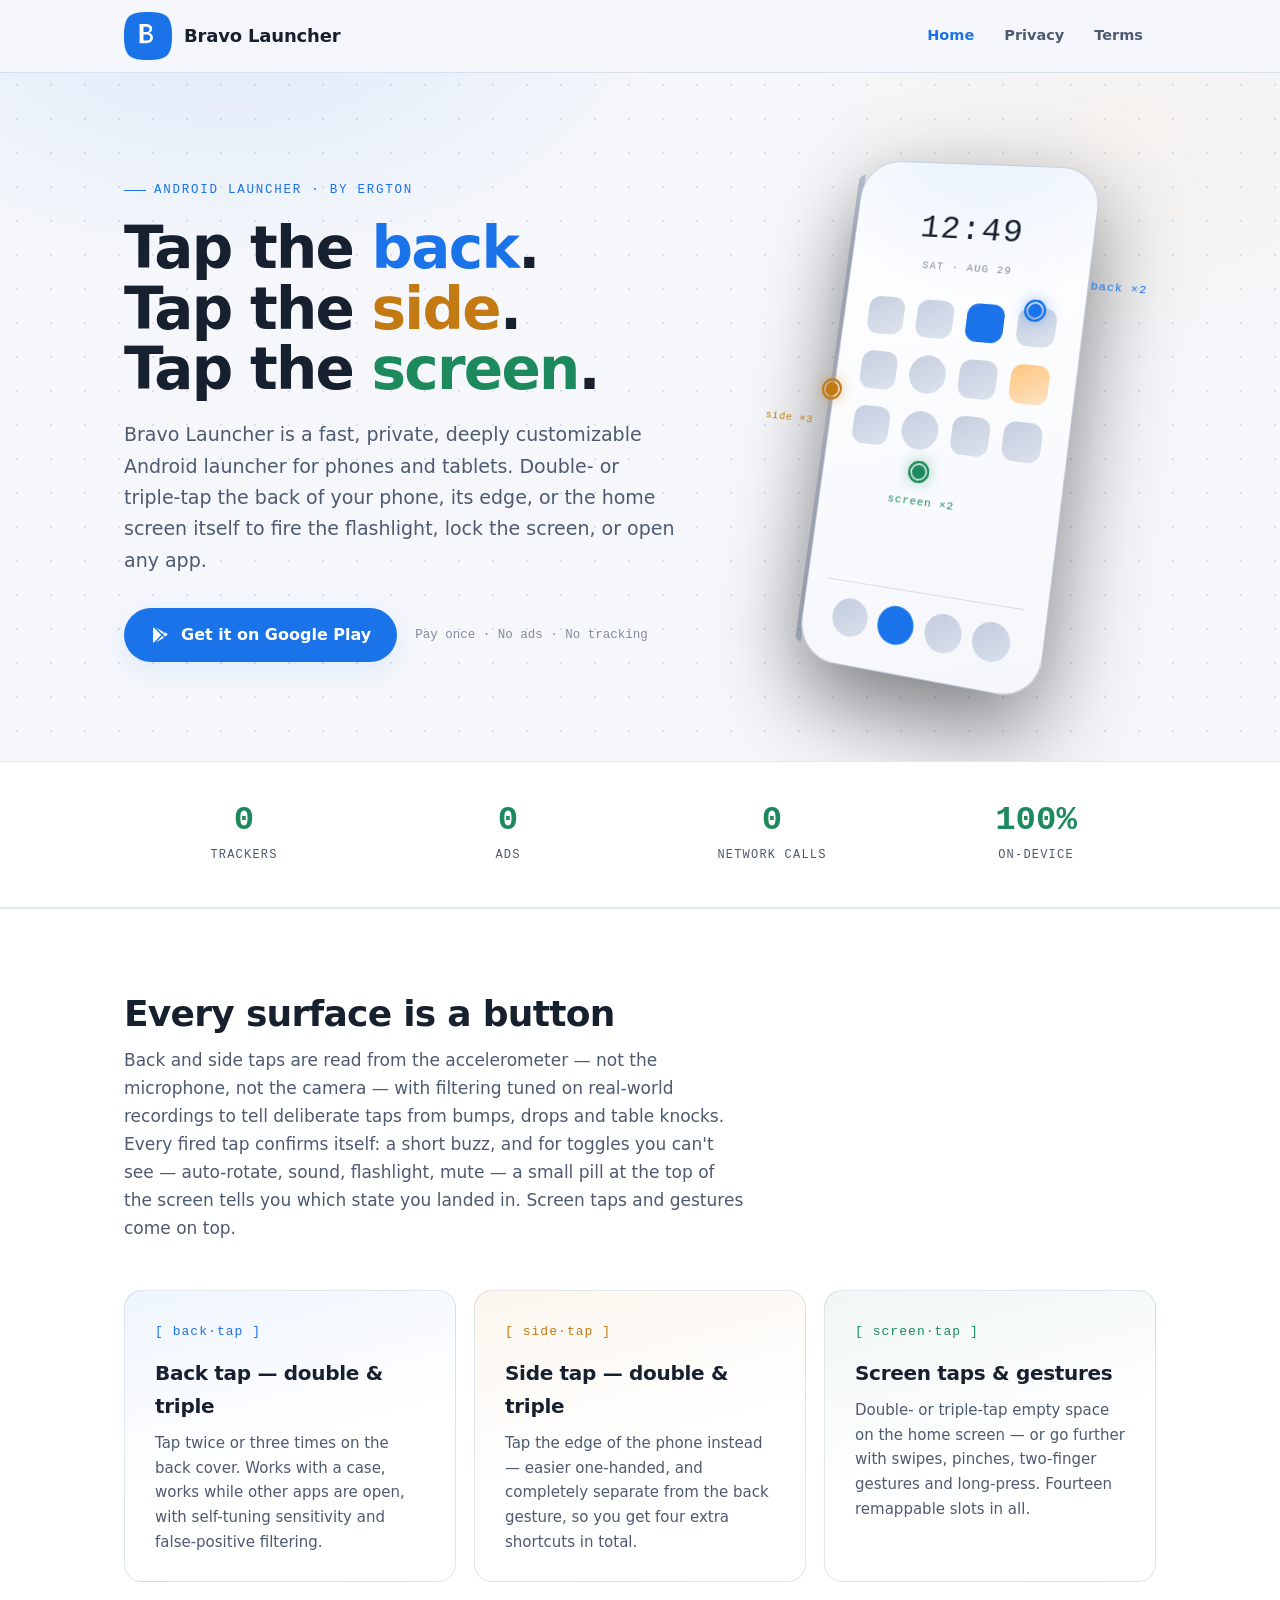
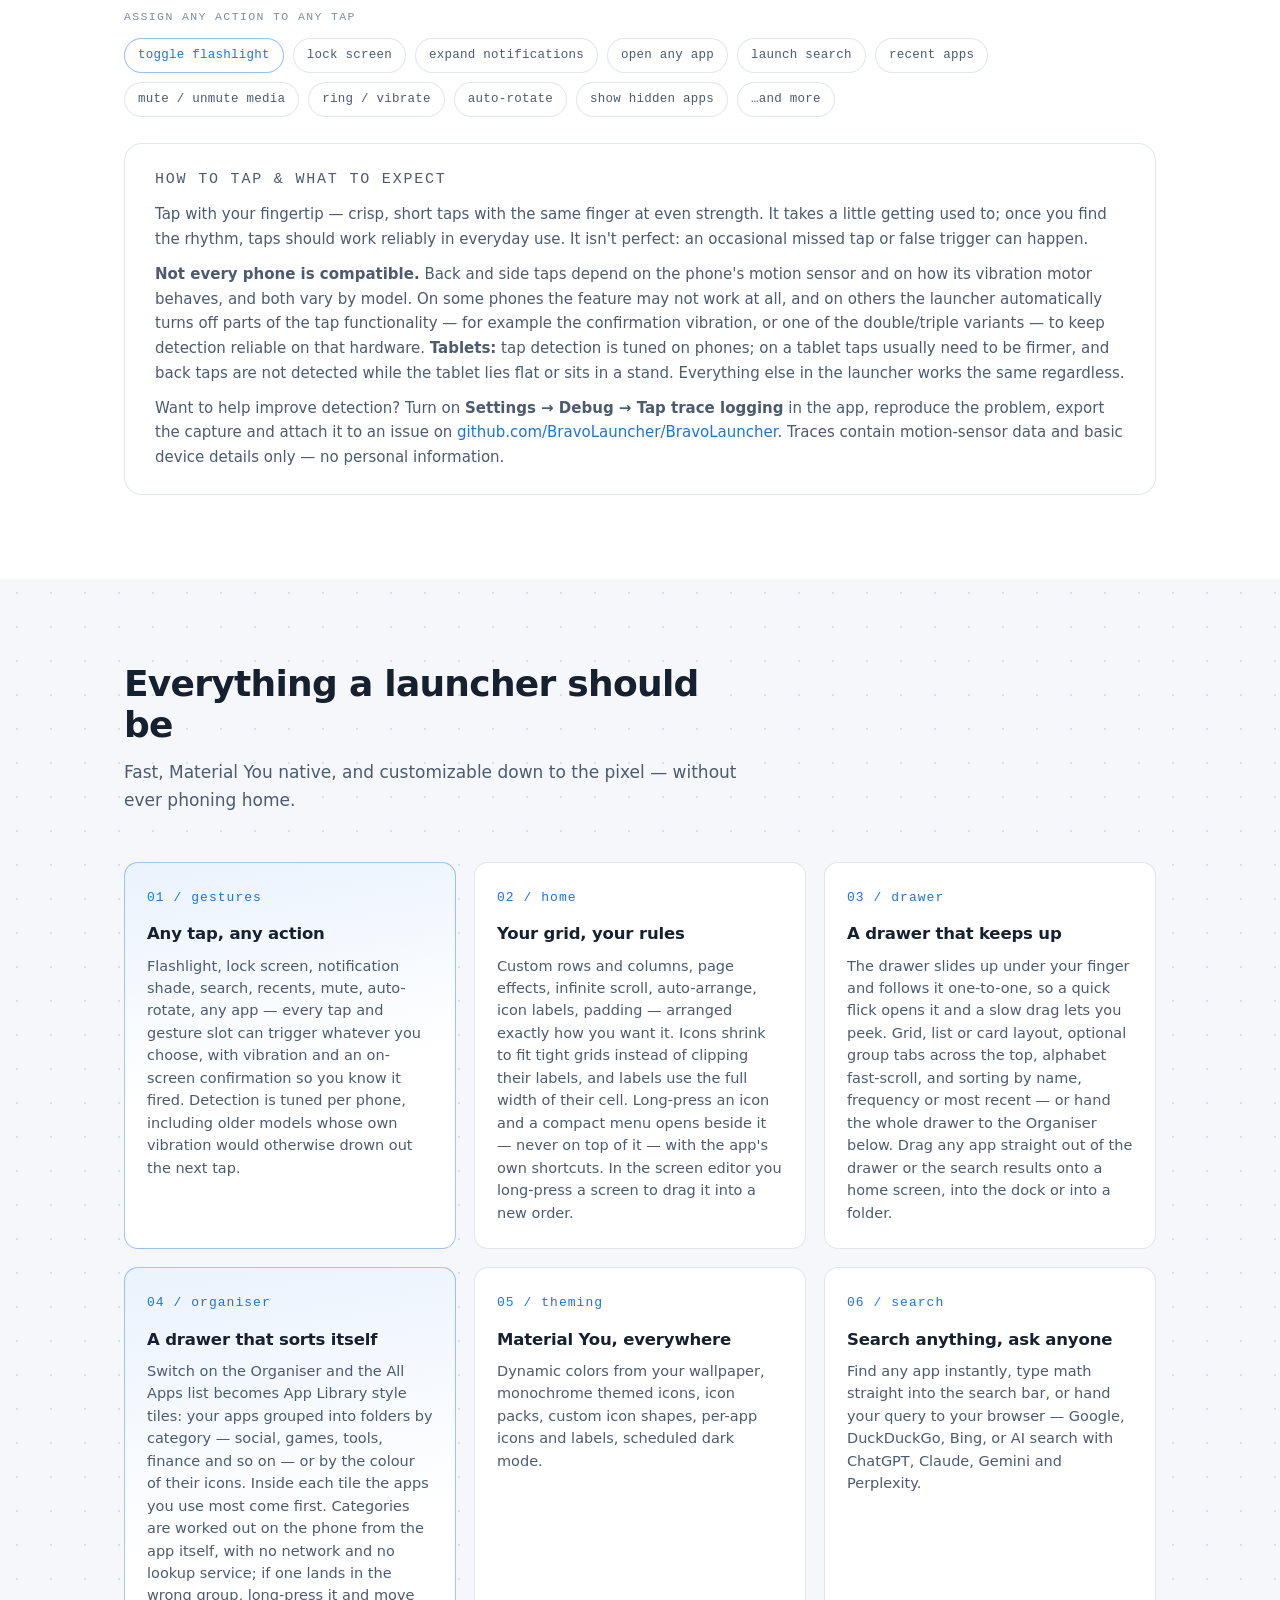
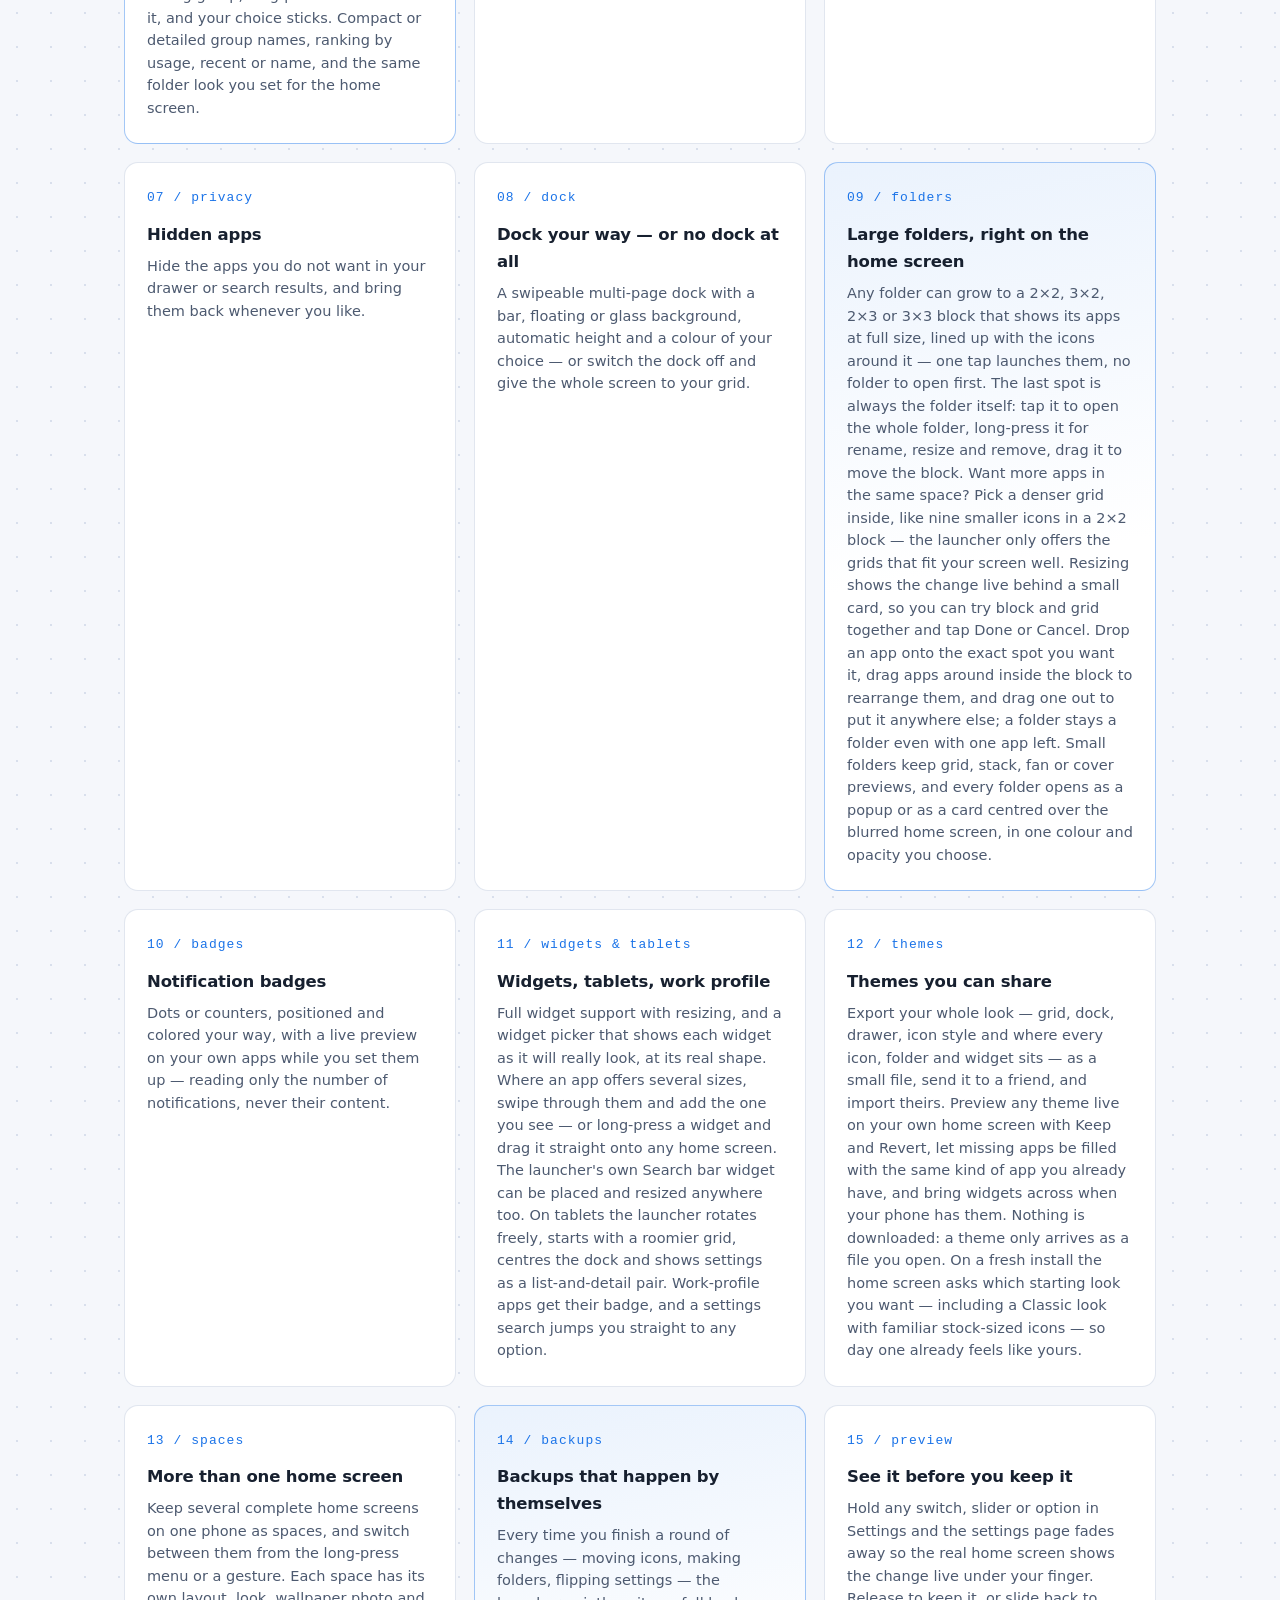
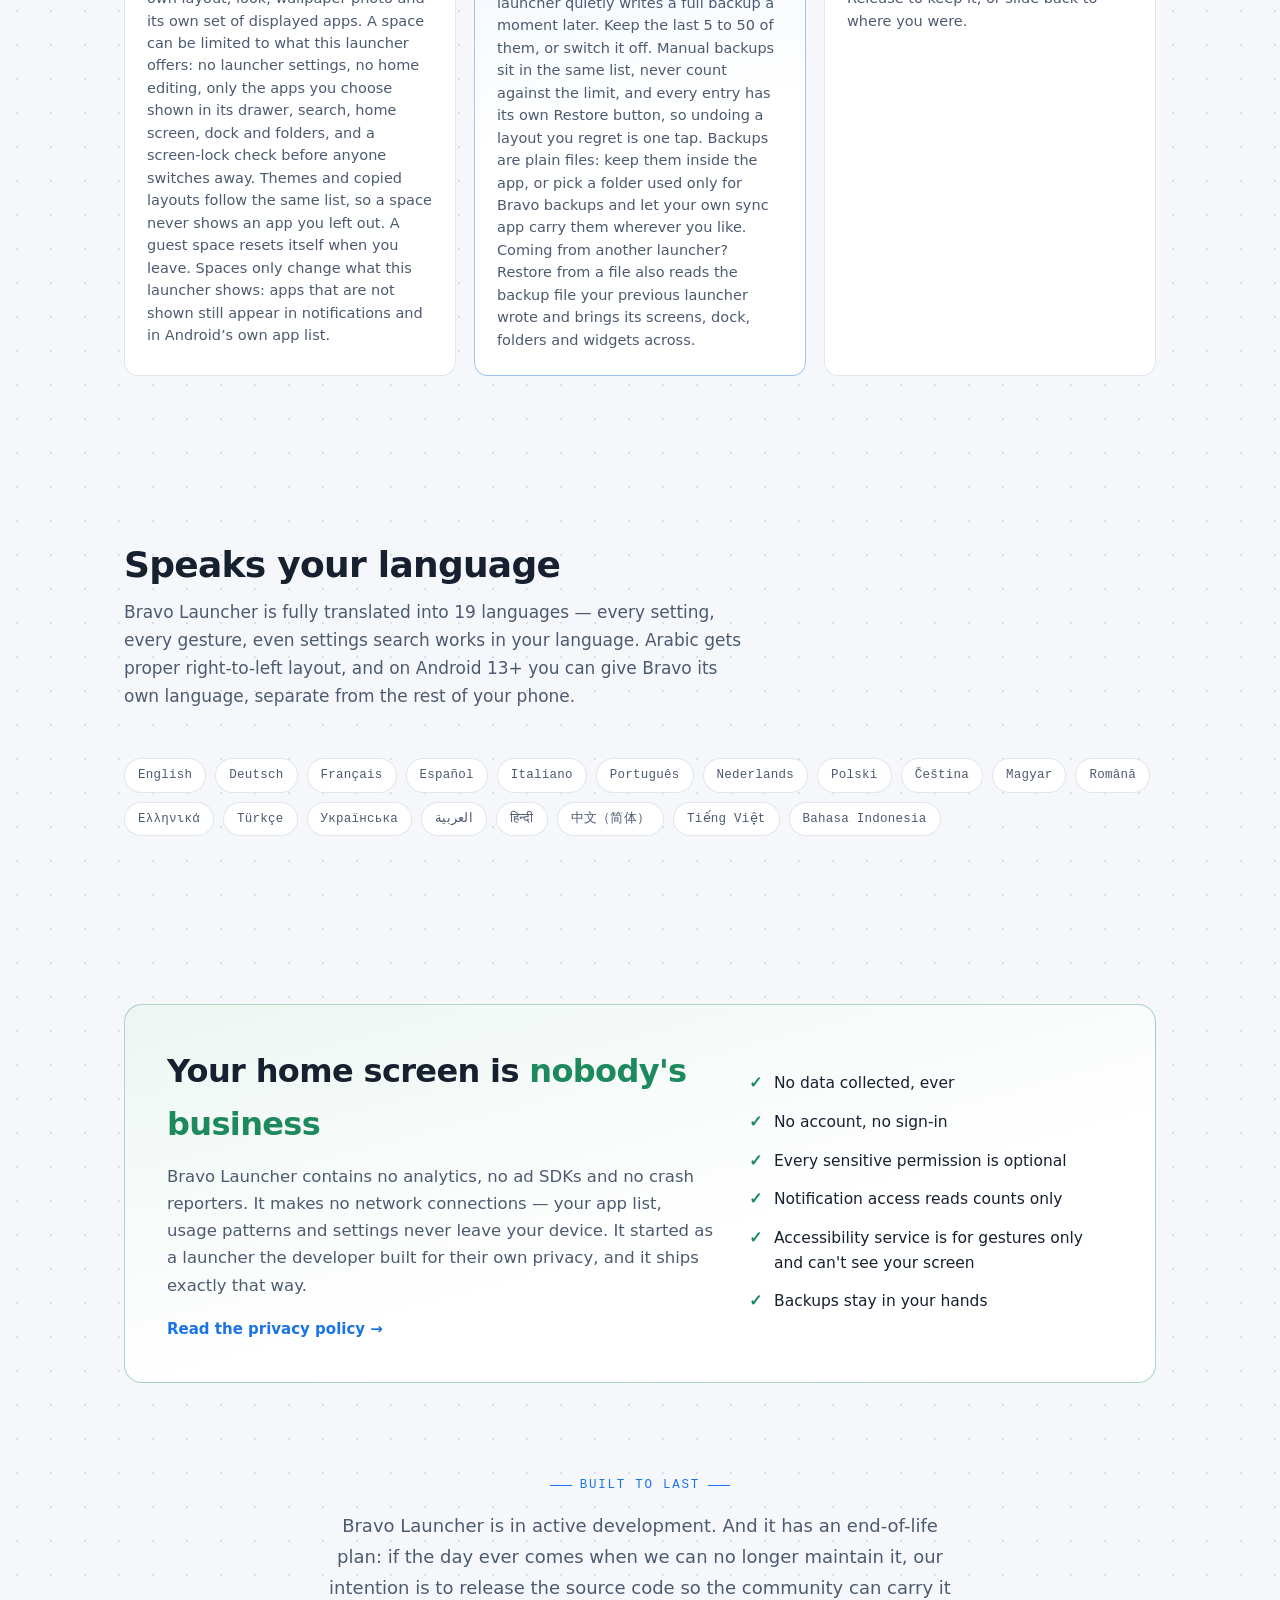
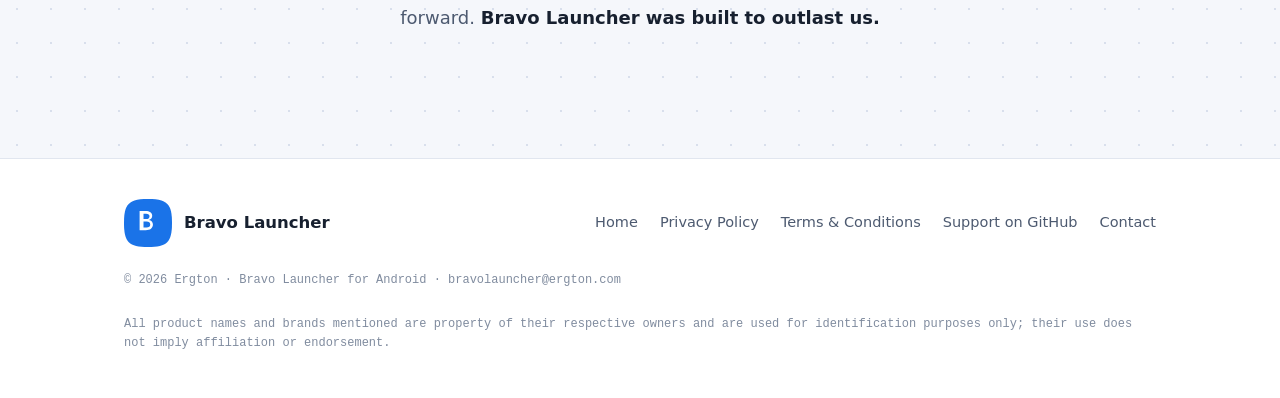
==== commit 9c21a24e: "Publish website from c600a67" ====
--- a/index.html
+++ b/index.html
@@ -4,7 +4,7 @@
 <meta charset="utf-8">
 <meta name="viewport" content="width=device-width, initial-scale=1">
 <title>Bravo Launcher — tap the back of your phone to launch anything</title>
-<meta name="description" content="Bravo Launcher is a fast, customizable Android launcher with back-tap and side-tap gestures, deep home screen customization, and zero tracking — everything stays on your phone. Available in 19 languages.">
+<meta name="description" content="Bravo Launcher is a fast, customizable Android launcher with back-tap and side-tap gestures, deep home screen customization, and zero tracking — everything stays on your phone or tablet. Available in 19 languages.">
 <link rel="icon" href="data:image/svg+xml,%3Csvg xmlns='http://www.w3.org/2000/svg' viewBox='14 14 80 80'%3E%3Cpath fill='%231A73E8' d='M54,14C22,14,14,22,14,54C14,86,22,94,54,94C86,94,94,86,94,54C94,22,86,14,54,14Z'/%3E%3Cpath fill='%23fff' d='M40,34h10c3.3,0 6,0.7 8,2.1c2,1.4 3,3.4 3,6c0,1.8 -0.5,3.3 -1.5,4.4c-1,1.1 -2.3,1.9 -3.9,2.3v0.2c2,0.3 3.6,1.2 4.8,2.5c1.2,1.4 1.8,3.1 1.8,5.2c0,2.9 -1.1,5.2 -3.2,6.8c-2.2,1.6 -5.1,2.4 -8.8,2.4H40V34zM46.5,47.5h4.2c1.9,0 3.3,-0.4 4.3,-1.2c1,-0.8 1.5,-2 1.5,-3.5c0,-1.4 -0.5,-2.4 -1.4,-3.1c-0.9,-0.7 -2.3,-1 -4.2,-1H46.5V47.5zM46.5,52.2v9.5h5c2,0 3.5,-0.5 4.6,-1.4c1.1,-0.9 1.6,-2.3 1.6,-4c0,-1.5 -0.5,-2.7 -1.5,-3.5c-1,-0.8 -2.5,-1.2 -4.5,-1.2H46.5z'/%3E%3C/svg%3E">
 <link rel="apple-touch-icon" href="apple-touch-icon.png">
 <link rel="stylesheet" href="styles.css">
@@ -32,7 +32,7 @@
       <div>
         <span class="eyebrow">Android launcher · by Ergton</span>
         <h1>Tap the <span class="c-back">back</span>.<br>Tap the <span class="c-side">side</span>.<br>Tap the <span class="c-screen">screen</span>.</h1>
-        <p class="lede">Bravo Launcher is a fast, private, deeply customizable Android launcher. Double- or triple-tap the back of your phone, its edge, or the home screen itself to fire the flashlight, lock the screen, or open any app.</p>
+        <p class="lede">Bravo Launcher is a fast, private, deeply customizable Android launcher for phones and tablets. Double- or triple-tap the back of your phone, its edge, or the home screen itself to fire the flashlight, lock the screen, or open any app.</p>
         <div class="cta-row">
           <a class="btn-play" href="https://play.google.com/store/apps/details?id=com.ergton.bravolauncher">
             <svg viewBox="0 0 24 24" fill="currentColor" aria-hidden="true"><path d="M4.2 2.6c-.4.2-.6.7-.6 1.2v16.4c0 .5.2 1 .6 1.2l9.3-9.4-9.3-9.4zm10.5 8.2L6.9 3l9.8 5.6-2 2.2zm3.1 3.1 2.6-1.5c.8-.5.8-1.6 0-2.1l-2.6-1.5-2.3 2.6 2.3 2.5zM6.9 21l7.8-7.8 2 2.2L6.9 21z"/></svg>
@@ -113,6 +113,7 @@
       <div class="gesture-note">
         <p class="chips-label">How to tap &amp; what to expect</p>
         <p>Tap with your fingertip — crisp, short taps with the same finger at even strength. It takes a little getting used to; once you find the rhythm, taps should work reliably in everyday use. It isn't perfect: an occasional missed tap or false trigger can happen.</p>
+        <p><strong>Not every phone is compatible.</strong> Back and side taps depend on the phone's motion sensor and on how its vibration motor behaves, and both vary by model. On some phones the feature may not work at all, and on others the launcher automatically turns off parts of the tap functionality — for example the confirmation vibration, or one of the double/triple variants — to keep detection reliable on that hardware. <strong>Tablets:</strong> tap detection is tuned on phones; on a tablet taps usually need to be firmer, and back taps are not detected while the tablet lies flat or sits in a stand. Everything else in the launcher works the same regardless.</p>
         <p>Want to help improve detection? Turn on <strong>Settings&nbsp;→&nbsp;Debug&nbsp;→&nbsp;Tap trace logging</strong> in the app, reproduce the problem, export the capture and attach it to an issue on <a href="https://github.com/BravoLauncher/BravoLauncher">github.com/BravoLauncher/BravoLauncher</a>. Traces contain motion-sensor data and basic device details only — no personal information.</p>
       </div>
     </div>
@@ -133,57 +134,72 @@
         <div class="feature">
           <span class="glyph">02 / home</span>
           <h3>Your grid, your rules</h3>
-          <p>Custom rows and columns, page effects, infinite scroll, auto-arrange, icon labels, padding — arranged exactly how you want it.</p>
+          <p>Custom rows and columns, page effects, infinite scroll, auto-arrange, icon labels, padding — arranged exactly how you want it. Icons shrink to fit tight grids instead of clipping their labels, and labels use the full width of their cell. Long-press an icon and a compact menu opens beside it — never on top of it — with the app's own shortcuts. In the screen editor you long-press a screen to drag it into a new order.</p>
         </div>
         <div class="feature">
           <span class="glyph">03 / drawer</span>
           <h3>A drawer that keeps up</h3>
-          <p>Grid, list or card layout, custom tabs, alphabet fast-scroll, and sorting by name, frequency or most recent. Or switch on the Organiser and get App Library style groups by category or icon colour, worked out entirely on the phone.</p>
-        </div>
-        <div class="feature">
-          <span class="glyph">04 / theming</span>
+          <p>The drawer slides up under your finger and follows it one-to-one, so a quick flick opens it and a slow drag lets you peek. Grid, list or card layout, optional group tabs across the top, alphabet fast-scroll, and sorting by name, frequency or most recent — or hand the whole drawer to the Organiser below. Drag any app straight out of the drawer or the search results onto a home screen, into the dock or into a folder.</p>
+        </div>
+        <div class="feature hi">
+          <span class="glyph">04 / organiser</span>
+          <h3>A drawer that sorts itself</h3>
+          <p>Switch on the Organiser and the All Apps list becomes App Library style tiles: your apps grouped into folders by category — social, games, tools, finance and so on — or by the colour of their icons. Inside each tile the apps you use most come first. Categories are worked out on the phone from the app itself, with no network and no lookup service; if one lands in the wrong group, long-press it and move it, and your choice sticks. Compact or detailed group names, ranking by usage, recent or name, and the same folder look you set for the home screen.</p>
+        </div>
+        <div class="feature">
+          <span class="glyph">05 / theming</span>
           <h3>Material You, everywhere</h3>
           <p>Dynamic colors from your wallpaper, monochrome themed icons, icon packs, custom icon shapes, per-app icons and labels, scheduled dark mode.</p>
         </div>
         <div class="feature">
-          <span class="glyph">05 / search</span>
+          <span class="glyph">06 / search</span>
           <h3>Search anything, ask anyone</h3>
           <p>Find any app instantly, type math straight into the search bar, or hand your query to your browser — Google, DuckDuckGo, Bing, or AI search with ChatGPT, Claude, Gemini and Perplexity.</p>
         </div>
         <div class="feature">
-          <span class="glyph">06 / privacy</span>
-          <h3>Hidden &amp; locked apps</h3>
-          <p>Hide apps from the drawer and lock sensitive ones behind your fingerprint or face unlock.</p>
-        </div>
-        <div class="feature">
-          <span class="glyph">07 / dock</span>
-          <h3>Multi-page dock &amp; folders</h3>
-          <p>A swipeable dock, plus folders with grid, stack, fan or cover previews, configurable open animations and your own label colour.</p>
-        </div>
-        <div class="feature">
-          <span class="glyph">08 / badges</span>
+          <span class="glyph">07 / privacy</span>
+          <h3>Hidden apps</h3>
+          <p>Hide the apps you do not want in your drawer or search results, and bring them back whenever you like.</p>
+        </div>
+        <div class="feature">
+          <span class="glyph">08 / dock</span>
+          <h3>Dock your way — or no dock at all</h3>
+          <p>A swipeable multi-page dock with a bar, floating or glass background, automatic height and a colour of your choice — or switch the dock off and give the whole screen to your grid.</p>
+        </div>
+        <div class="feature hi">
+          <span class="glyph">09 / folders</span>
+          <h3>Large folders, right on the home screen</h3>
+          <p>Any folder can grow to a 2×2, 3×2, 2×3 or 3×3 block that shows its apps at full size, lined up with the icons around it — one tap launches them, no folder to open first. The last spot is always the folder itself: tap it to open the whole folder, long-press it for rename, resize and remove, drag it to move the block. Want more apps in the same space? Pick a denser grid inside, like nine smaller icons in a 2×2 block — the launcher only offers the grids that fit your screen well. Resizing shows the change live behind a small card, so you can try block and grid together and tap Done or Cancel. Drop an app onto the exact spot you want it, drag apps around inside the block to rearrange them, and drag one out to put it anywhere else; a folder stays a folder even with one app left. Small folders keep grid, stack, fan or cover previews, and every folder opens as a popup or as a card centred over the blurred home screen, in one colour and opacity you choose.</p>
+        </div>
+        <div class="feature">
+          <span class="glyph">10 / badges</span>
           <h3>Notification badges</h3>
-          <p>Dots or counters, positioned and colored your way — reading only the number of notifications, never their content.</p>
-        </div>
-        <div class="feature">
-          <span class="glyph">09 / more</span>
-          <h3>Widgets, work profile, settings search</h3>
-          <p>Full widget support with resizing, landscape and foldable layouts, work-profile apps handled properly — and a settings search that jumps you straight to any option.</p>
-        </div>
-        <div class="feature">
-          <span class="glyph">10 / themes</span>
+          <p>Dots or counters, positioned and colored your way, with a live preview on your own apps while you set them up — reading only the number of notifications, never their content.</p>
+        </div>
+        <div class="feature">
+          <span class="glyph">11 / widgets &amp; tablets</span>
+          <h3>Widgets, tablets, work profile</h3>
+          <p>Full widget support with resizing, and a widget picker that shows each widget as it will really look, at its real shape. Where an app offers several sizes, swipe through them and add the one you see — or long-press a widget and drag it straight onto any home screen. The launcher's own Search bar widget can be placed and resized anywhere too. On tablets the launcher rotates freely, starts with a roomier grid, centres the dock and shows settings as a list-and-detail pair. Work-profile apps get their badge, and a settings search jumps you straight to any option.</p>
+        </div>
+        <div class="feature">
+          <span class="glyph">12 / themes</span>
           <h3>Themes you can share</h3>
-          <p>Export your whole look — grid, dock, drawer, icon style and where every icon, folder and widget sits — as a small file, send it to a friend, and import theirs. Preview any theme live on your own home screen with Keep and Revert, let missing apps be filled with the same kind of app you already have, and bring widgets across when your phone has them. Nothing is downloaded: a theme only arrives as a file you open. On a fresh install the home screen asks which starting look you want, so day one already feels like yours.</p>
-        </div>
-        <div class="feature hi">
-          <span class="glyph">11 / backups</span>
+          <p>Export your whole look — grid, dock, drawer, icon style and where every icon, folder and widget sits — as a small file, send it to a friend, and import theirs. Preview any theme live on your own home screen with Keep and Revert, let missing apps be filled with the same kind of app you already have, and bring widgets across when your phone has them. Nothing is downloaded: a theme only arrives as a file you open. On a fresh install the home screen asks which starting look you want — including a Classic look with familiar stock-sized icons — so day one already feels like yours.</p>
+        </div>
+        <div class="feature">
+          <span class="glyph">13 / spaces</span>
+          <h3>More than one home screen</h3>
+          <p>Keep several complete home screens on one phone as spaces, and switch between them from the long-press menu or a gesture. Each space has its own layout, look, wallpaper photo and its own set of displayed apps. A space can be limited to what this launcher offers: no launcher settings, no home editing, only the apps you choose shown in its drawer, search, home screen, dock and folders, and a screen-lock check before anyone switches away. Themes and copied layouts follow the same list, so a space never shows an app you left out. A guest space resets itself when you leave. Spaces only change what this launcher shows: apps that are not shown still appear in notifications and in Android’s own app list.</p>
+        </div>
+        <div class="feature hi">
+          <span class="glyph">14 / backups</span>
           <h3>Backups that happen by themselves</h3>
-          <p>Every time you finish a round of changes — moving icons, making folders, flipping settings — the launcher quietly writes a full backup a moment later. Keep the last 5 to 50 of them, or switch it off. Manual backups sit in the same list, never count against the limit, and every entry has its own Restore button, so undoing a layout you regret is one tap. Backups are plain files: keep them inside the app, or pick a folder used only for Bravo backups and let your own sync app carry them wherever you like.</p>
-        </div>
-        <div class="feature">
-          <span class="glyph">12 / on-device</span>
-          <h3>Nothing leaves the phone</h3>
-          <p>Backups, themes, the drawer Organiser's categories, tap detection — all of it is worked out and stored on the device. The app has no networking code, so there is nothing to phone home with, and the built-in settings search means you never need a manual.</p>
+          <p>Every time you finish a round of changes — moving icons, making folders, flipping settings — the launcher quietly writes a full backup a moment later. Keep the last 5 to 50 of them, or switch it off. Manual backups sit in the same list, never count against the limit, and every entry has its own Restore button, so undoing a layout you regret is one tap. Backups are plain files: keep them inside the app, or pick a folder used only for Bravo backups and let your own sync app carry them wherever you like. Coming from another launcher? Restore from a file also reads the backup file your previous launcher wrote and brings its screens, dock, folders and widgets across.</p>
+        </div>
+        <div class="feature">
+          <span class="glyph">15 / preview</span>
+          <h3>See it before you keep it</h3>
+          <p>Hold any switch, slider or option in Settings and the settings page fades away so the real home screen shows the change live under your finger. Release to keep it, or slide back to where you were.</p>
         </div>
       </div>
     </div>
@@ -234,7 +250,7 @@
           <li>No account, no sign-in</li>
           <li>Every sensitive permission is optional</li>
           <li>Notification access reads counts only</li>
-          <li>Accessibility service can't see your screen</li>
+          <li>Accessibility service is for gestures only and can't see your screen</li>
           <li>Backups stay in your hands</li>
         </ul>
       </div>
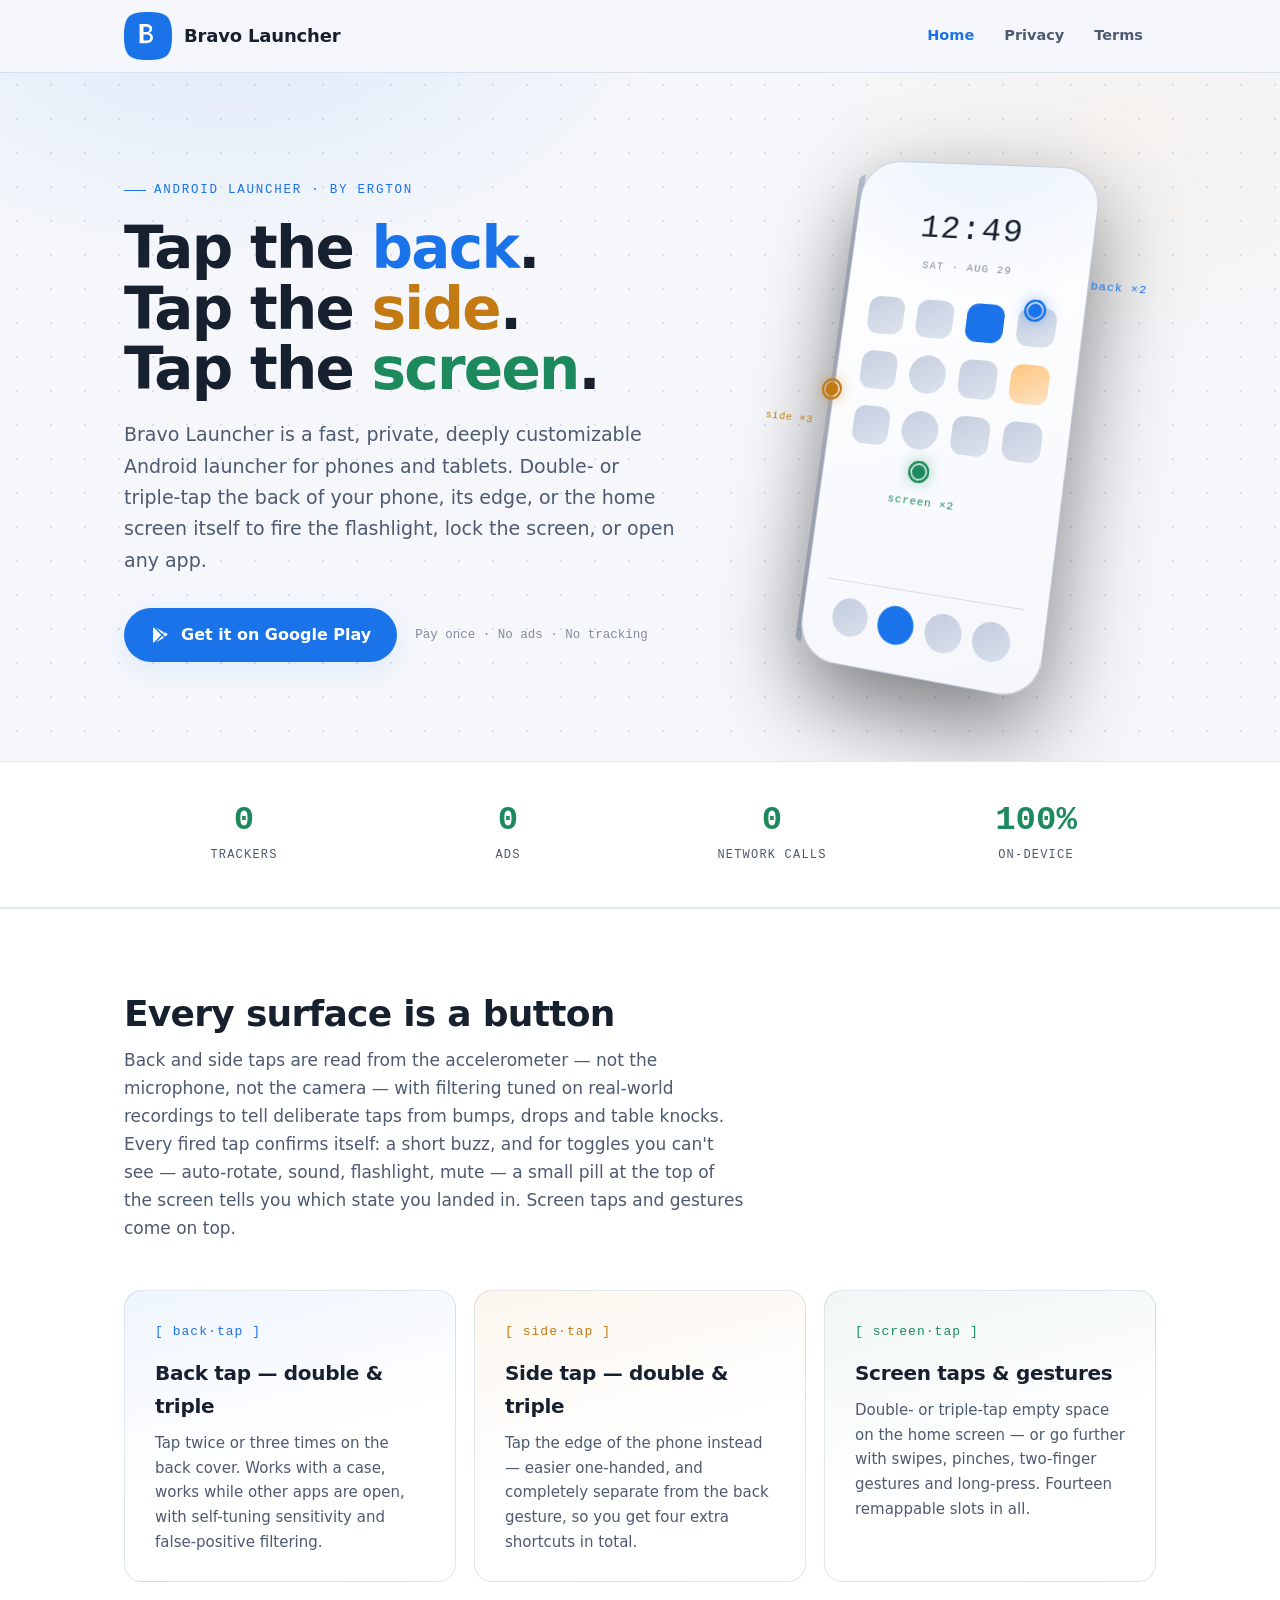
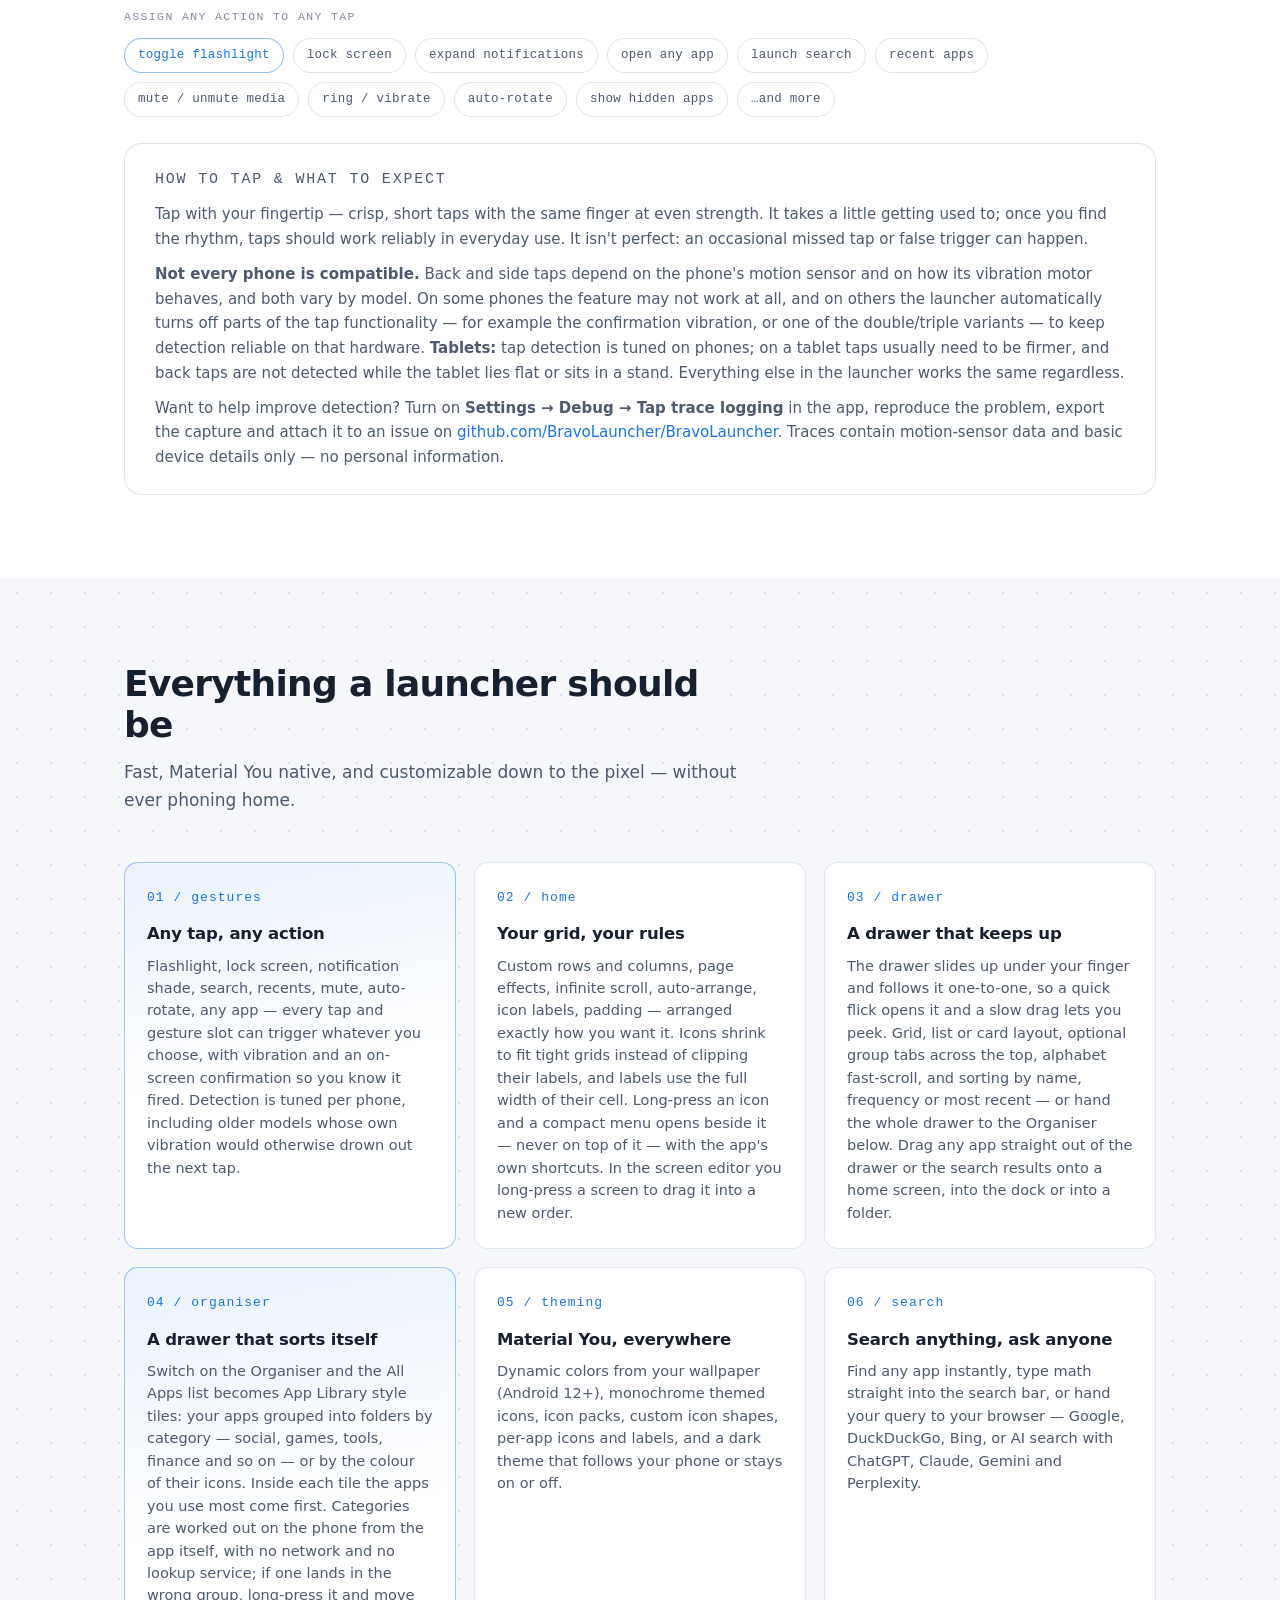
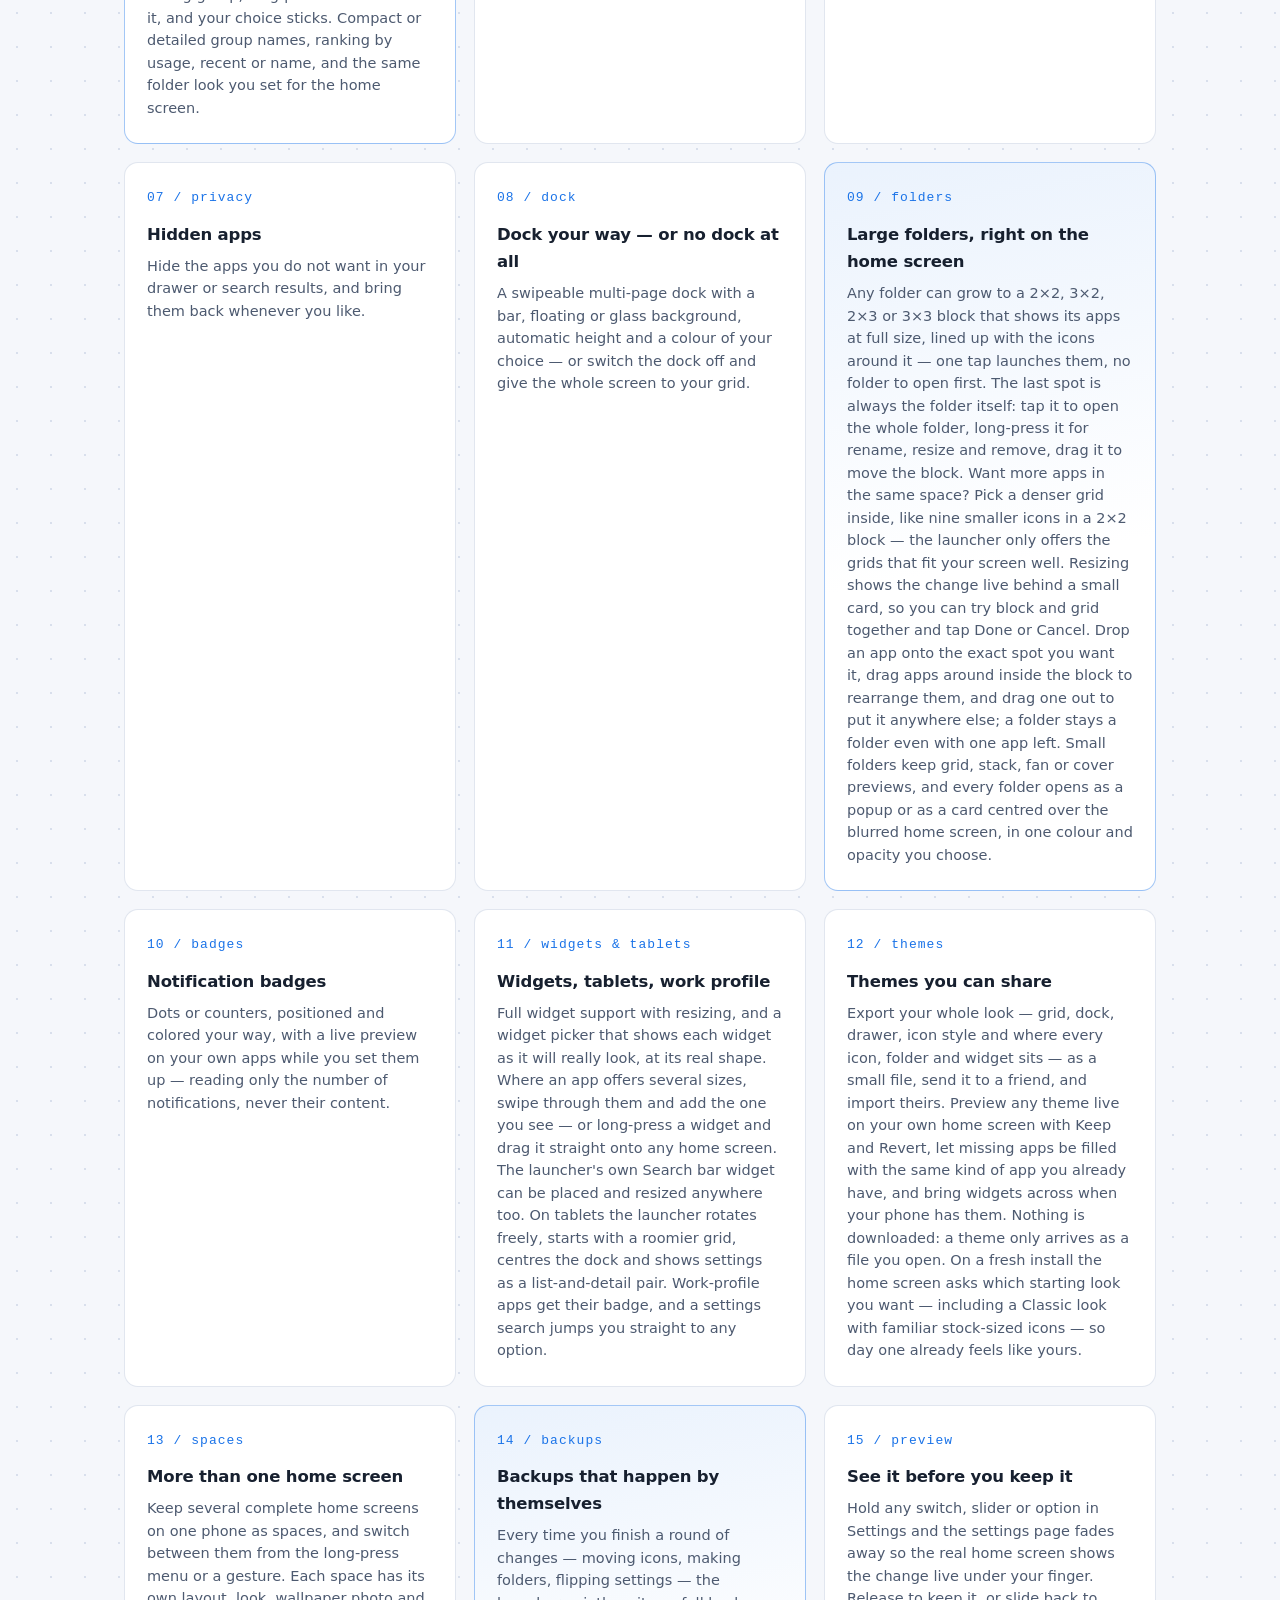
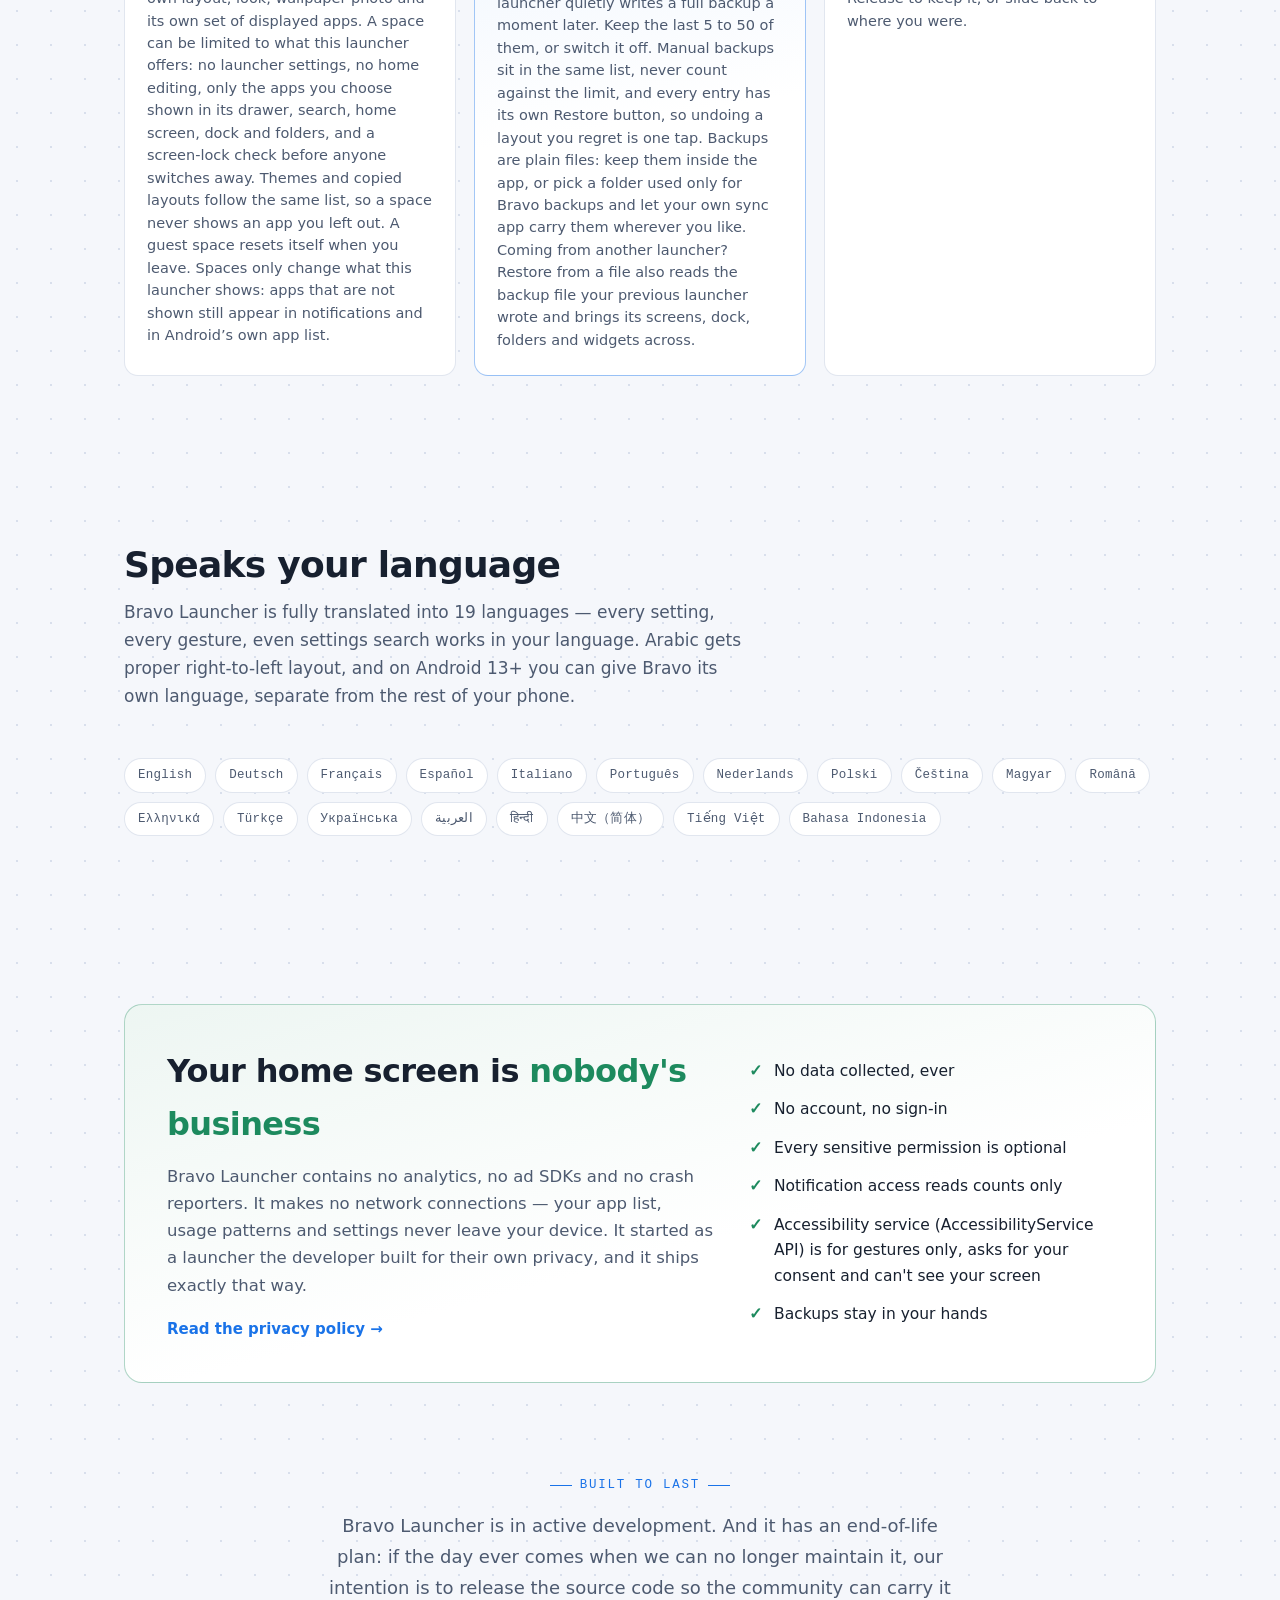
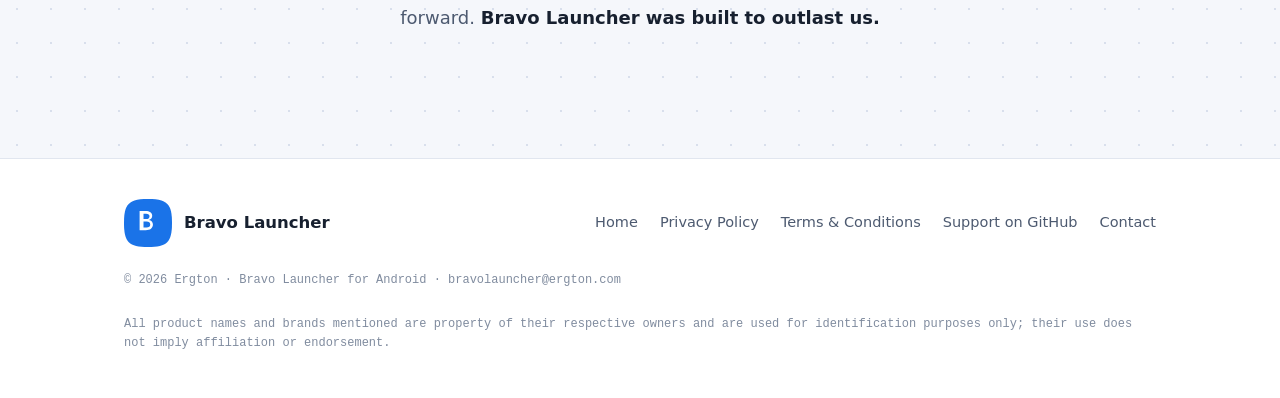
==== commit 885a1071: "Publish website from eeb2bae" ====
--- a/index.html
+++ b/index.html
@@ -149,7 +149,7 @@
         <div class="feature">
           <span class="glyph">05 / theming</span>
           <h3>Material You, everywhere</h3>
-          <p>Dynamic colors from your wallpaper, monochrome themed icons, icon packs, custom icon shapes, per-app icons and labels, scheduled dark mode.</p>
+          <p>Dynamic colors from your wallpaper (Android 12+), monochrome themed icons, icon packs, custom icon shapes, per-app icons and labels, and a dark theme that follows your phone or stays on or off.</p>
         </div>
         <div class="feature">
           <span class="glyph">06 / search</span>
@@ -250,7 +250,7 @@
           <li>No account, no sign-in</li>
           <li>Every sensitive permission is optional</li>
           <li>Notification access reads counts only</li>
-          <li>Accessibility service is for gestures only and can't see your screen</li>
+          <li>Accessibility service (AccessibilityService API) is for gestures only, asks for your consent and can't see your screen</li>
           <li>Backups stay in your hands</li>
         </ul>
       </div>
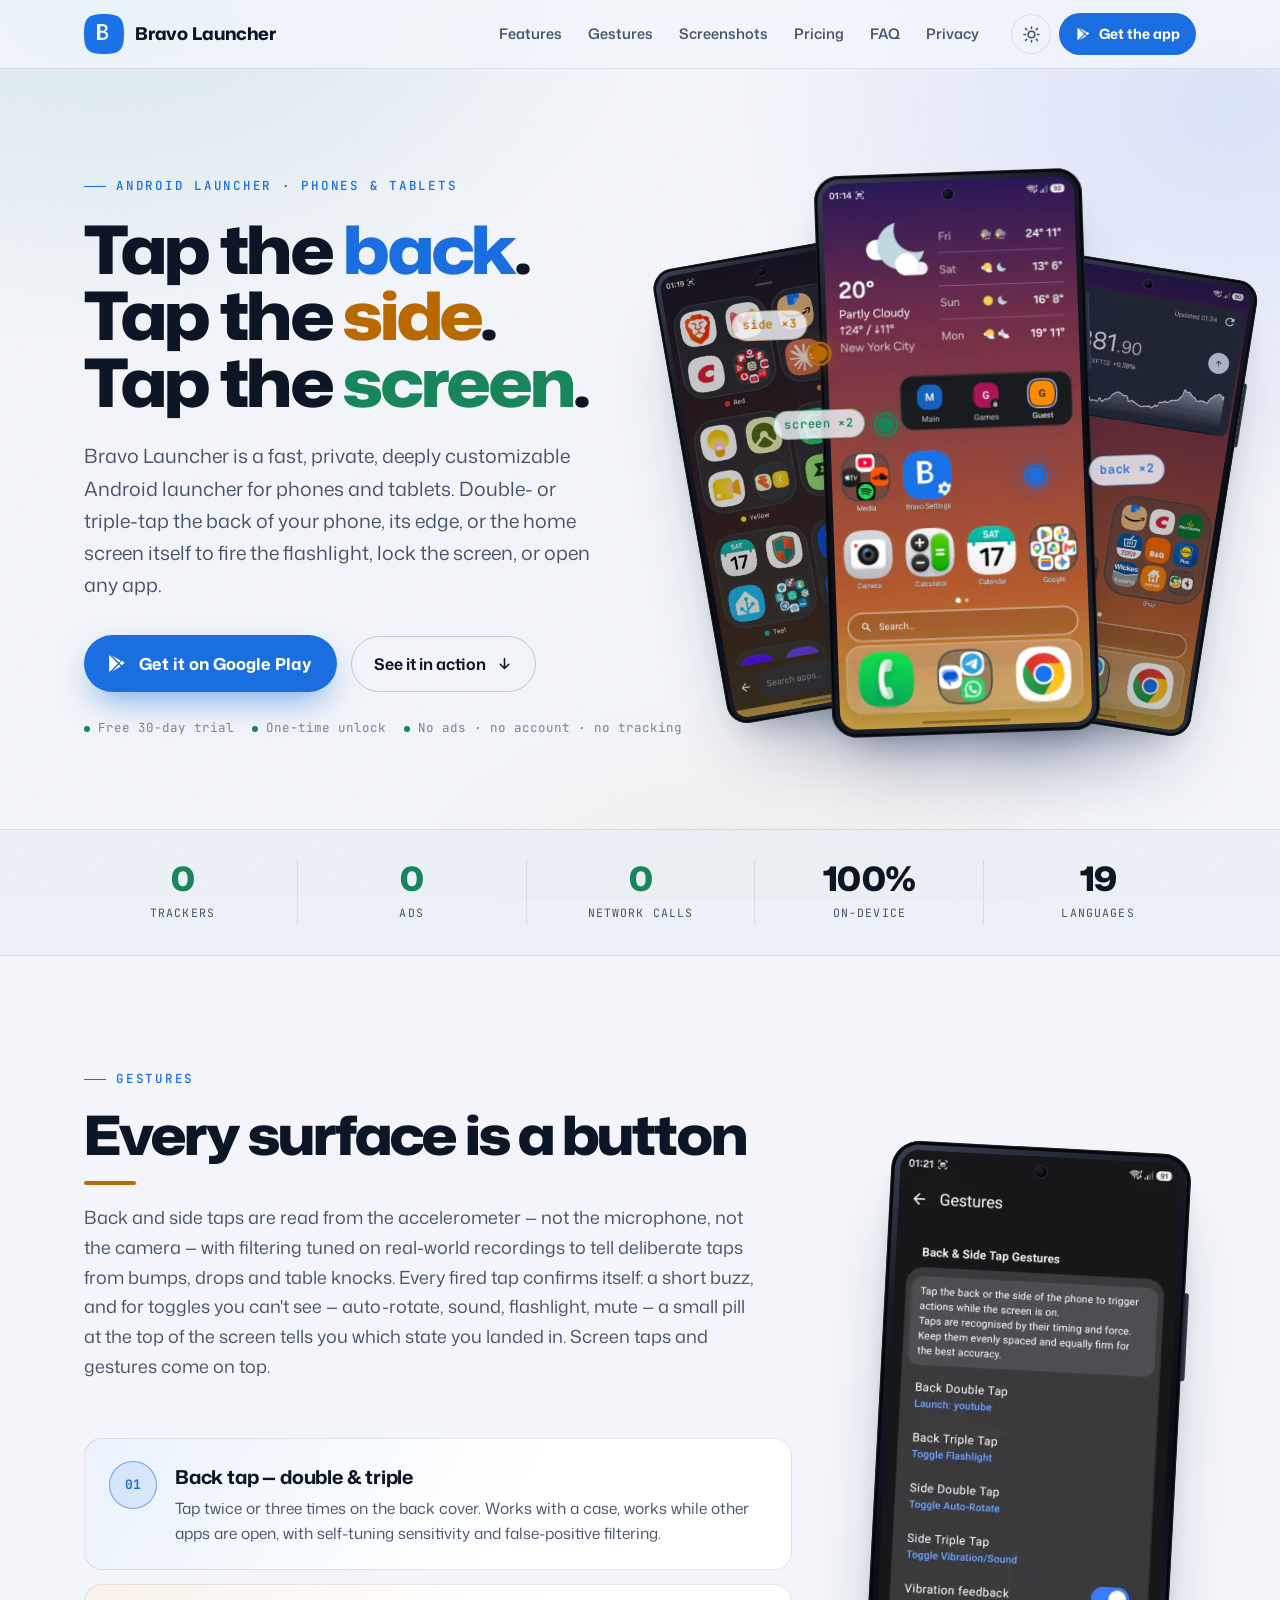
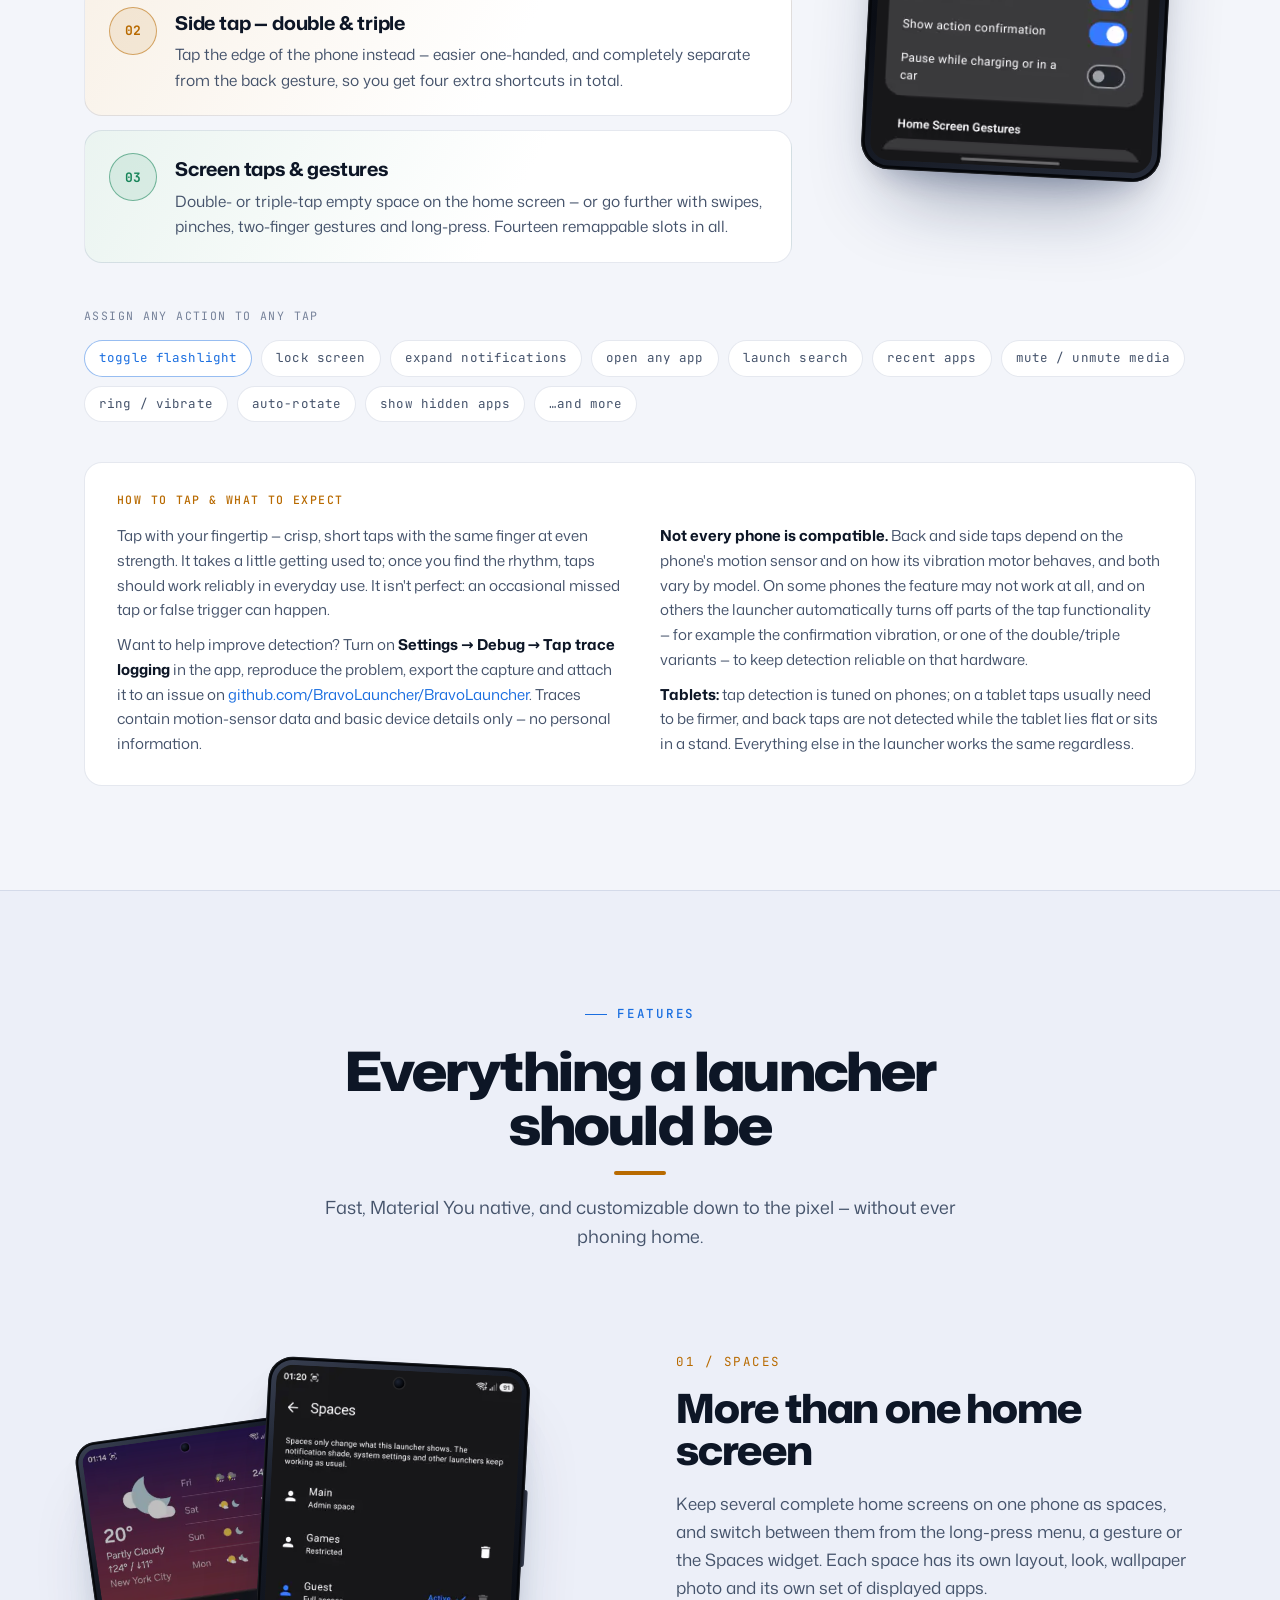
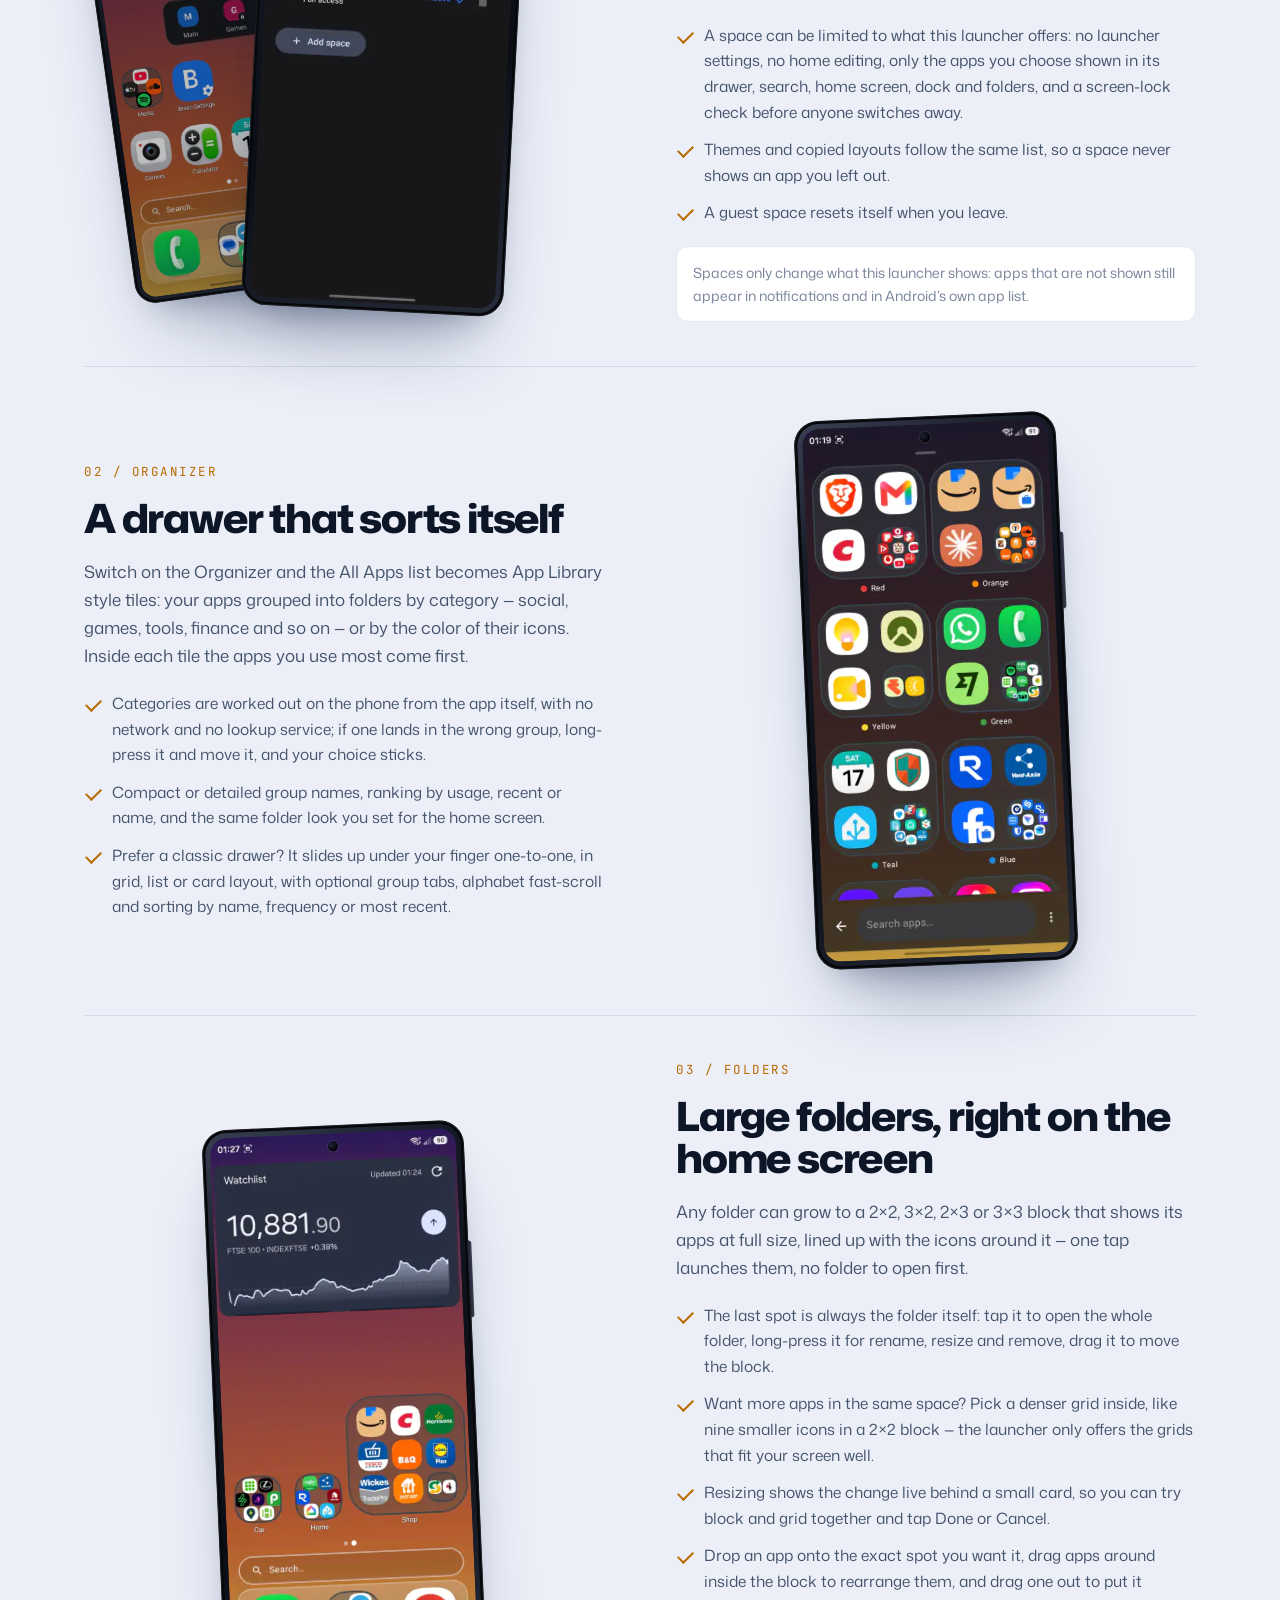
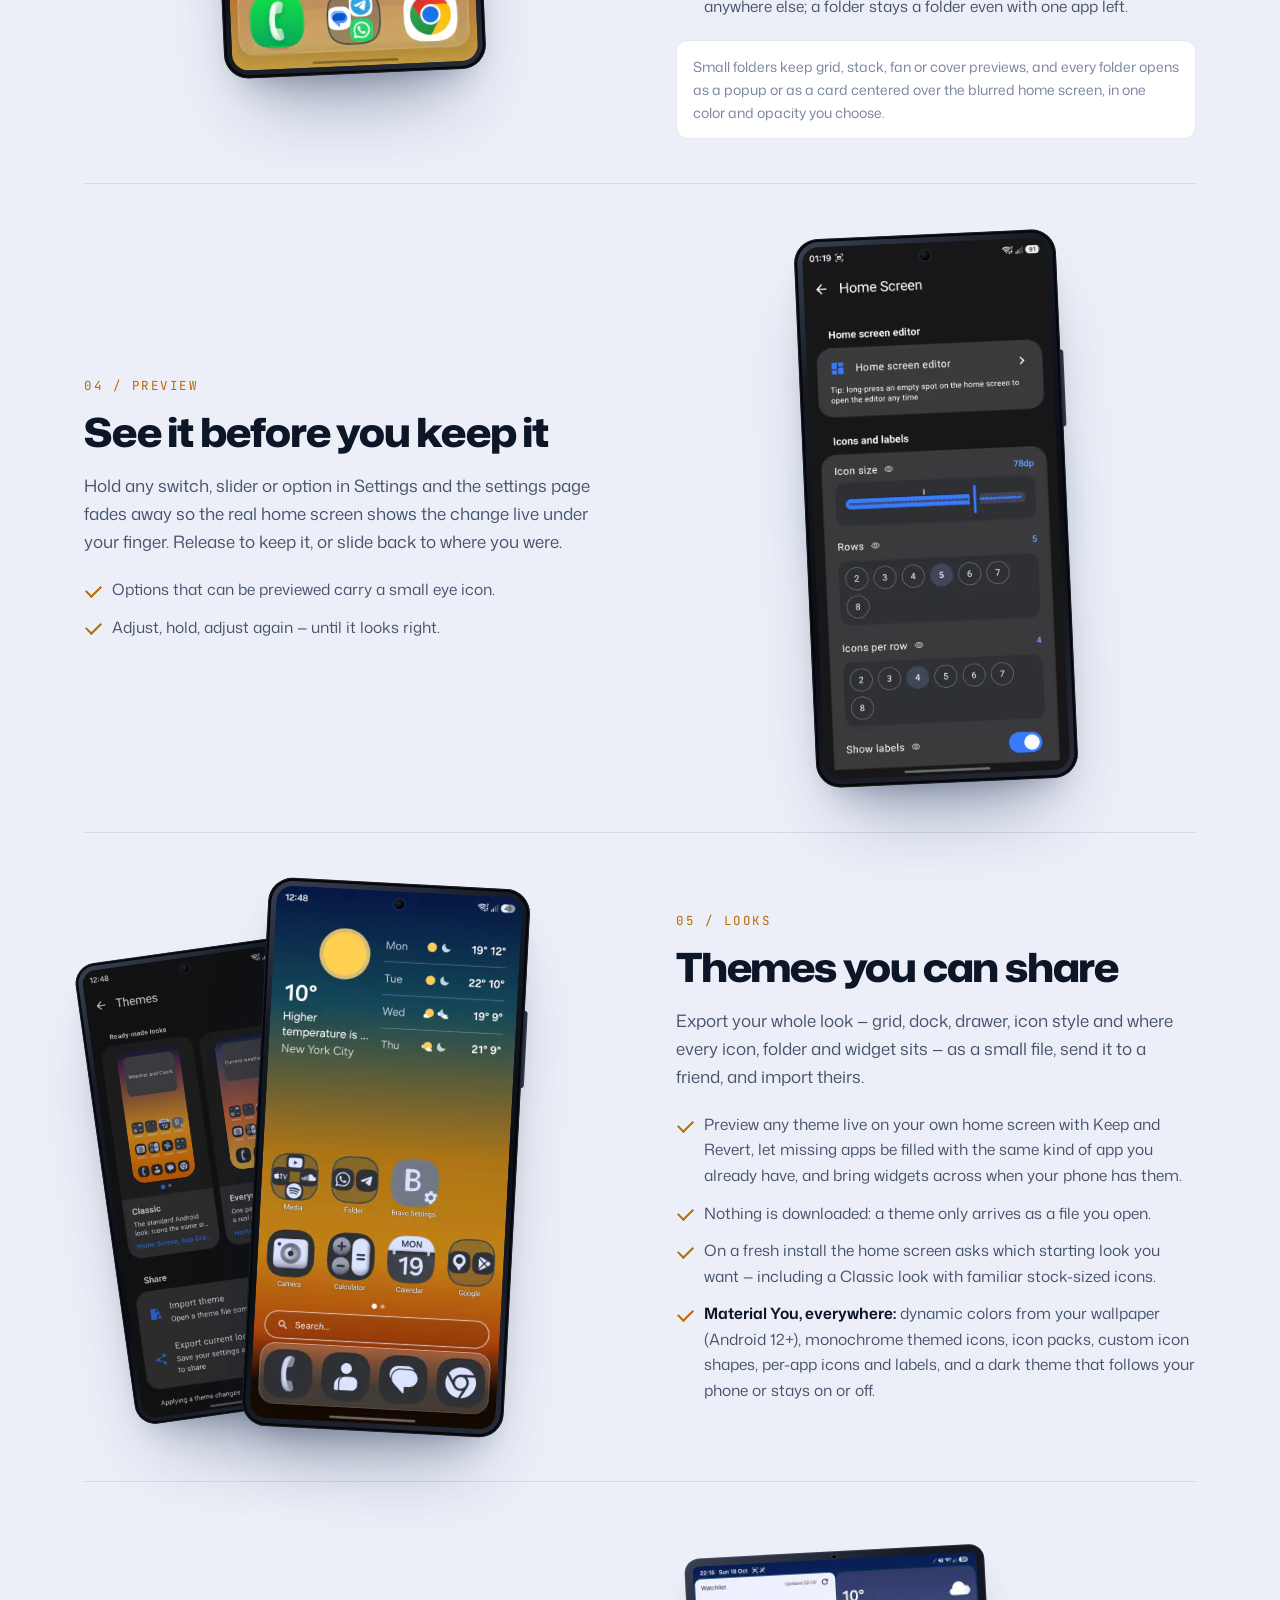
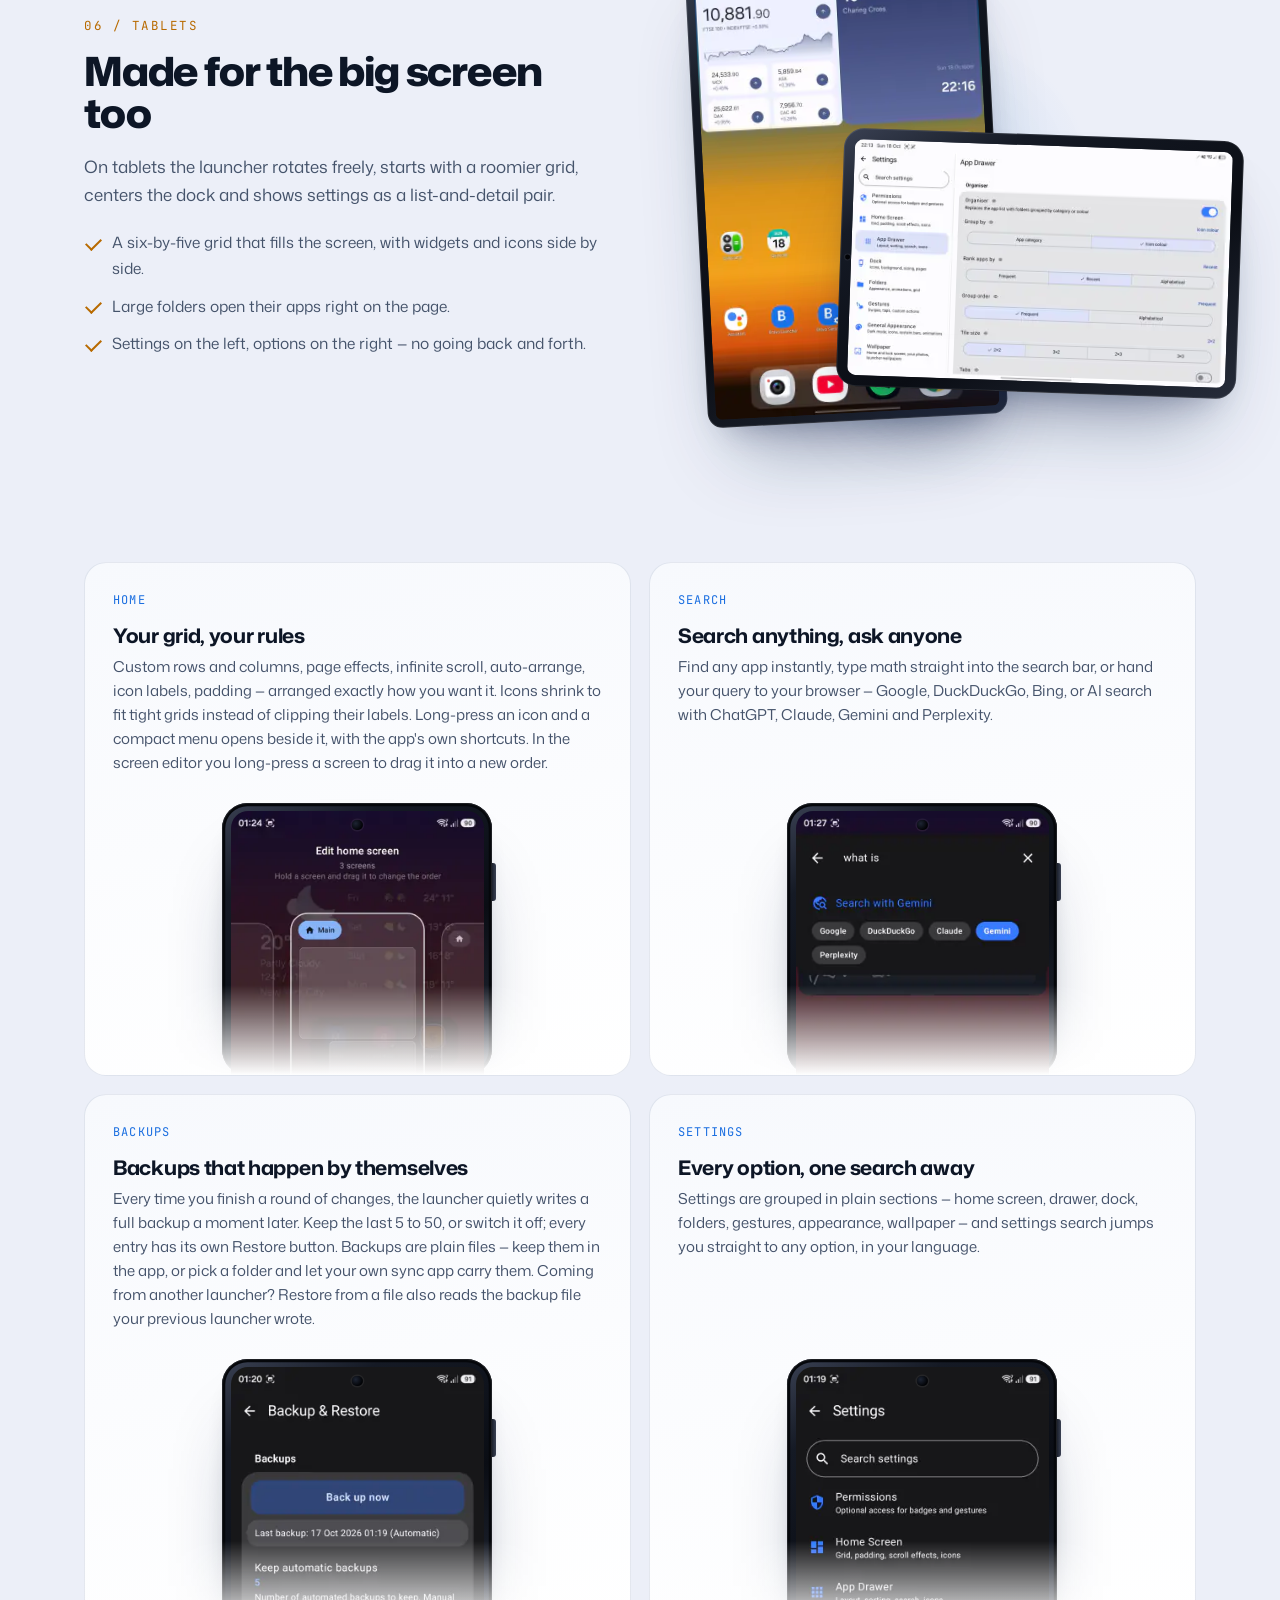
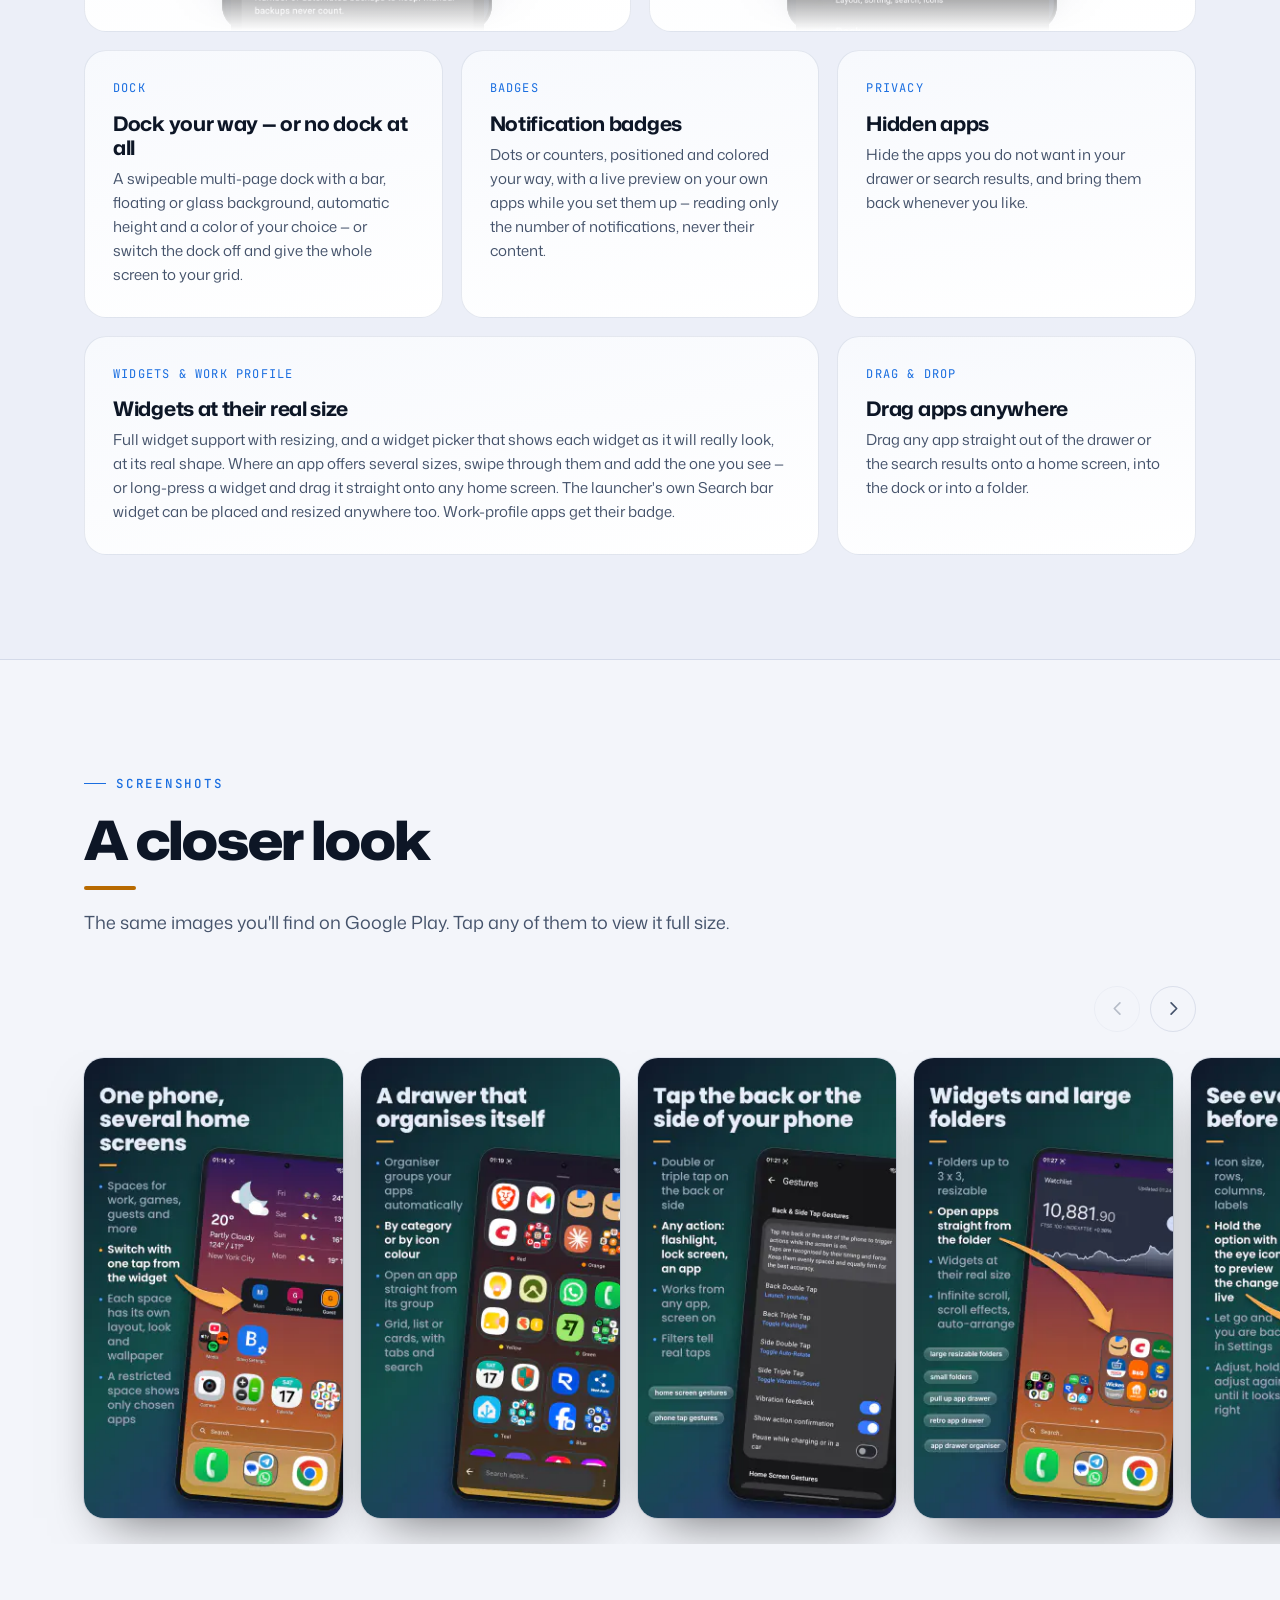
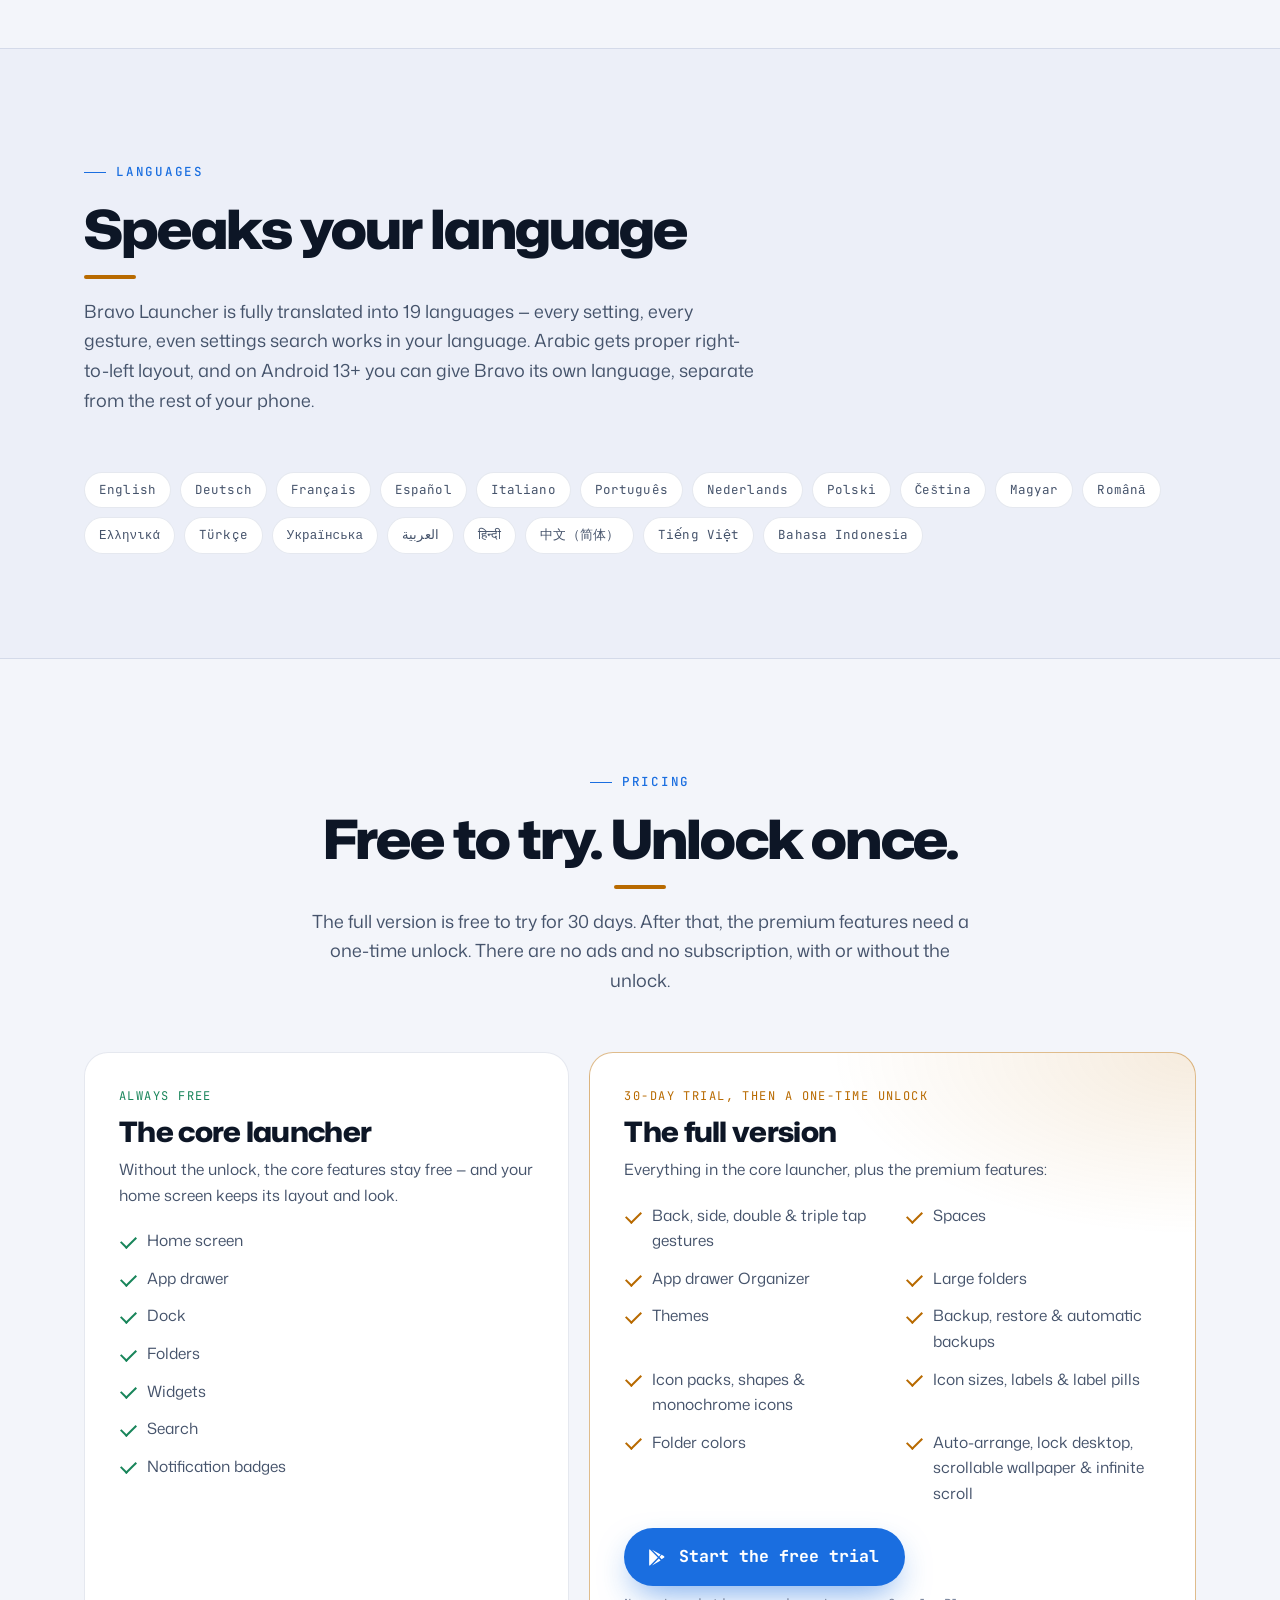
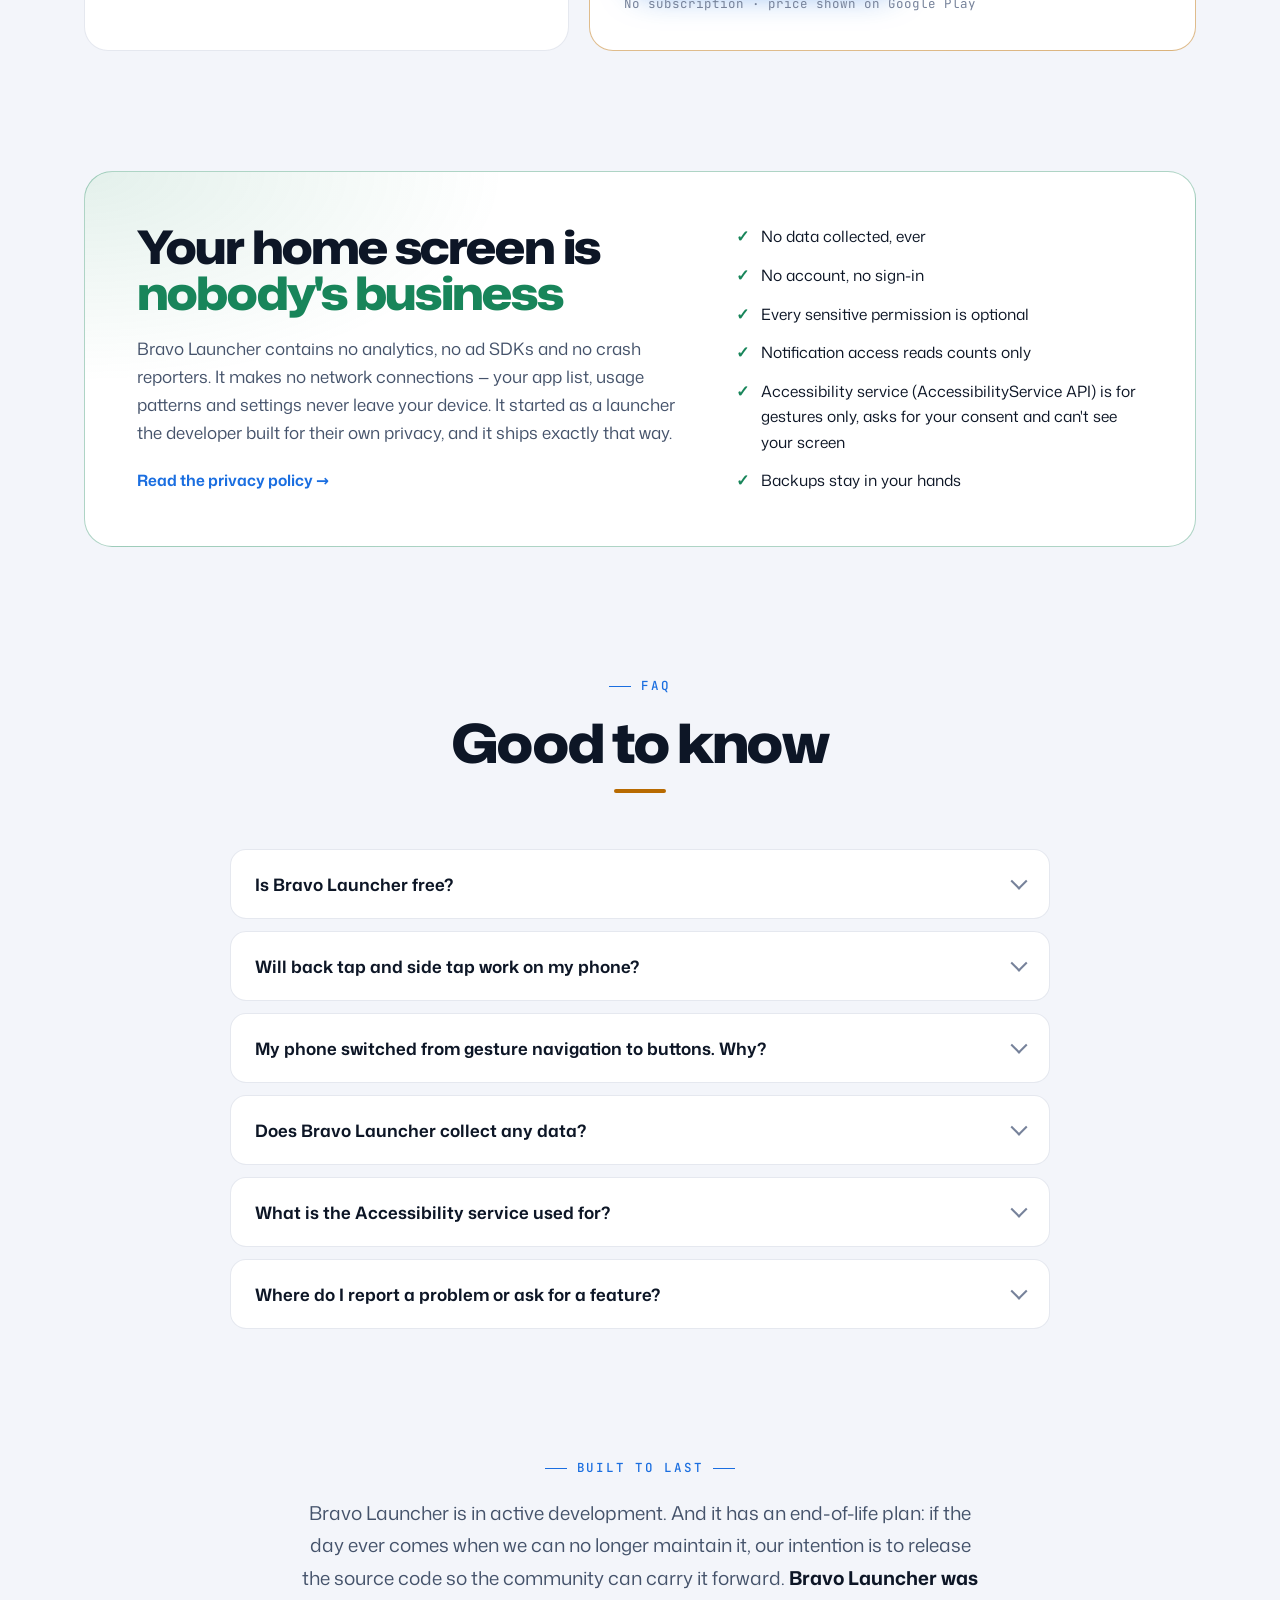
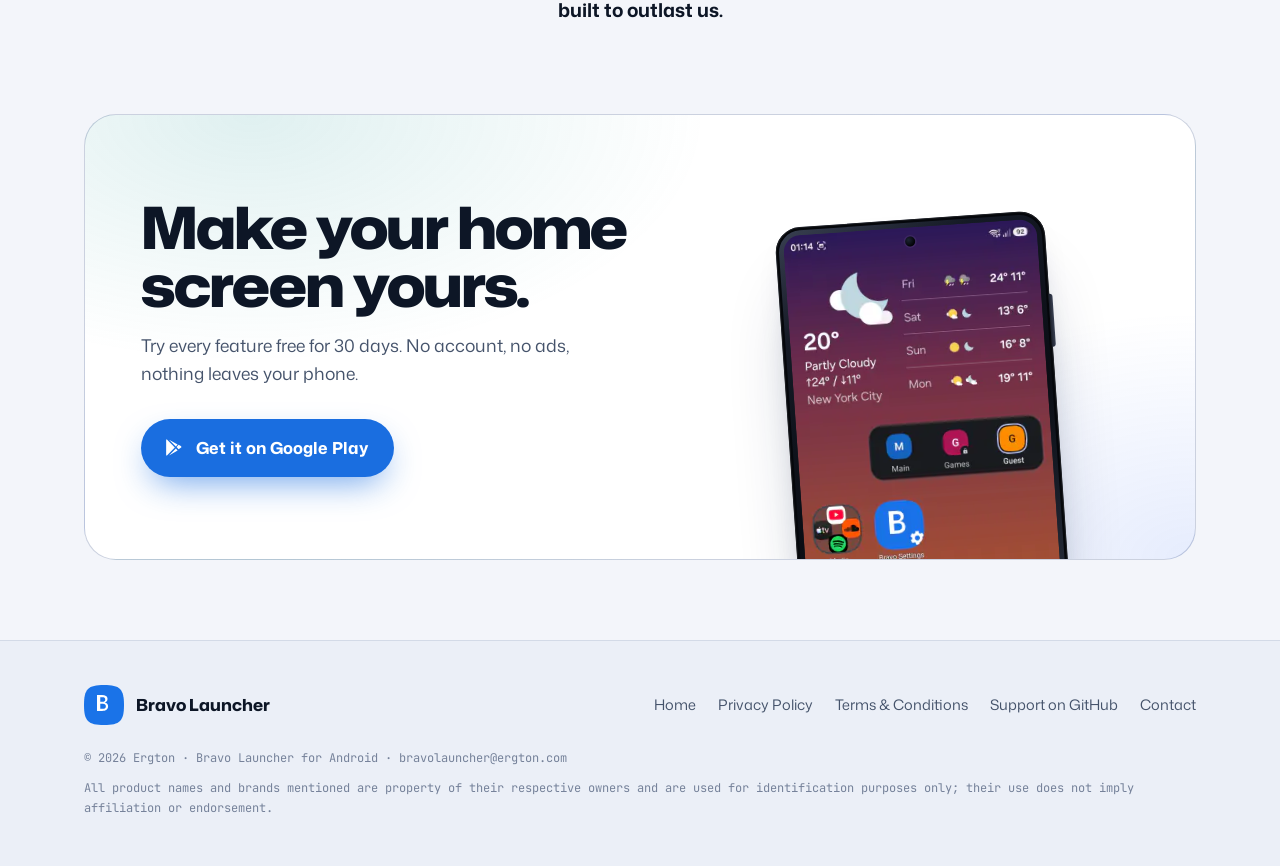
==== commit a395d4b5: "Publish website from 220d22b" ====
--- a/index.html
+++ b/index.html
@@ -5,11 +5,28 @@
 <meta name="viewport" content="width=device-width, initial-scale=1">
 <title>Bravo Launcher — tap the back of your phone to launch anything</title>
 <meta name="description" content="Bravo Launcher is a fast, customizable Android launcher with back-tap and side-tap gestures, deep home screen customization, and zero tracking — everything stays on your phone or tablet. Available in 19 languages.">
+<meta name="theme-color" content="#060a13" media="(prefers-color-scheme: dark)">
+<meta name="theme-color" content="#f3f5fa" media="(prefers-color-scheme: light)">
+<link rel="canonical" href="https://bravolauncher.github.io/website/">
+<meta property="og:type" content="website">
+<meta property="og:site_name" content="Bravo Launcher">
+<meta property="og:title" content="Bravo Launcher — tap the back. Tap the side. Tap the screen.">
+<meta property="og:description" content="A fast, private, deeply customizable Android launcher with back-tap and side-tap gestures. No ads, no account, no tracking.">
+<meta property="og:url" content="https://bravolauncher.github.io/website/">
+<meta property="og:image" content="https://bravolauncher.github.io/website/img/og-image.jpg">
+<meta property="og:image:width" content="1024">
+<meta property="og:image:height" content="500">
+<meta name="twitter:card" content="summary_large_image">
 <link rel="icon" href="data:image/svg+xml,%3Csvg xmlns='http://www.w3.org/2000/svg' viewBox='14 14 80 80'%3E%3Cpath fill='%231A73E8' d='M54,14C22,14,14,22,14,54C14,86,22,94,54,94C86,94,94,86,94,54C94,22,86,14,54,14Z'/%3E%3Cpath fill='%23fff' d='M40,34h10c3.3,0 6,0.7 8,2.1c2,1.4 3,3.4 3,6c0,1.8 -0.5,3.3 -1.5,4.4c-1,1.1 -2.3,1.9 -3.9,2.3v0.2c2,0.3 3.6,1.2 4.8,2.5c1.2,1.4 1.8,3.1 1.8,5.2c0,2.9 -1.1,5.2 -3.2,6.8c-2.2,1.6 -5.1,2.4 -8.8,2.4H40V34zM46.5,47.5h4.2c1.9,0 3.3,-0.4 4.3,-1.2c1,-0.8 1.5,-2 1.5,-3.5c0,-1.4 -0.5,-2.4 -1.4,-3.1c-0.9,-0.7 -2.3,-1 -4.2,-1H46.5V47.5zM46.5,52.2v9.5h5c2,0 3.5,-0.5 4.6,-1.4c1.1,-0.9 1.6,-2.3 1.6,-4c0,-1.5 -0.5,-2.7 -1.5,-3.5c-1,-0.8 -2.5,-1.2 -4.5,-1.2H46.5z'/%3E%3C/svg%3E">
 <link rel="apple-touch-icon" href="apple-touch-icon.png">
+<link rel="preload" href="fonts/mona-sans-latin-wdth-normal.woff2" as="font" type="font/woff2" crossorigin>
 <link rel="stylesheet" href="styles.css">
+<script>try{var t=localStorage.getItem("theme");if(t==="light"||t==="dark")document.documentElement.dataset.theme=t}catch(e){}document.documentElement.classList.add("js")</script>
+<script src="site.js" defer></script>
 </head>
 <body>
+
+<a class="skip-link" href="#main">Skip to content</a>
 
 <header class="site-header">
   <div class="wrap">
@@ -17,85 +34,127 @@
       <svg viewBox="14 14 80 80" aria-hidden="true"><path fill="#1A73E8" d="M54,14C22,14,14,22,14,54C14,86,22,94,54,94C86,94,94,86,94,54C94,22,86,14,54,14Z"/><path fill="#fff" d="M40,34h10c3.3,0 6,0.7 8,2.1c2,1.4 3,3.4 3,6c0,1.8 -0.5,3.3 -1.5,4.4c-1,1.1 -2.3,1.9 -3.9,2.3v0.2c2,0.3 3.6,1.2 4.8,2.5c1.2,1.4 1.8,3.1 1.8,5.2c0,2.9 -1.1,5.2 -3.2,6.8c-2.2,1.6 -5.1,2.4 -8.8,2.4H40V34zM46.5,47.5h4.2c1.9,0 3.3,-0.4 4.3,-1.2c1,-0.8 1.5,-2 1.5,-3.5c0,-1.4 -0.5,-2.4 -1.4,-3.1c-0.9,-0.7 -2.3,-1 -4.2,-1H46.5V47.5zM46.5,52.2v9.5h5c2,0 3.5,-0.5 4.6,-1.4c1.1,-0.9 1.6,-2.3 1.6,-4c0,-1.5 -0.5,-2.7 -1.5,-3.5c-1,-0.8 -2.5,-1.2 -4.5,-1.2H46.5z"/></svg>
       <span>Bravo Launcher</span>
     </a>
-    <nav class="site-nav">
-      <a href="index.html" aria-current="page">Home</a>
+    <nav class="site-nav" id="site-nav" aria-label="Main">
+      <a href="index.html#features">Features</a>
+      <a href="index.html#gestures">Gestures</a>
+      <a href="index.html#screenshots">Screenshots</a>
+      <a href="index.html#pricing">Pricing</a>
+      <a href="index.html#faq">FAQ</a>
       <a href="privacy.html">Privacy</a>
-      <a href="terms.html">Terms</a>
     </nav>
+    <div class="header-actions">
+      <button class="icon-btn theme-toggle" type="button" aria-label="Switch light or dark theme">
+        <svg class="i-moon" viewBox="0 0 24 24" fill="none" stroke="currentColor" stroke-width="2" stroke-linecap="round" stroke-linejoin="round" aria-hidden="true"><path d="M20.5 14.2A8.5 8.5 0 0 1 9.8 3.5a8.5 8.5 0 1 0 10.7 10.7z"/></svg>
+        <svg class="i-sun" viewBox="0 0 24 24" fill="none" stroke="currentColor" stroke-width="2" stroke-linecap="round" aria-hidden="true"><circle cx="12" cy="12" r="4.2"/><path d="M12 2.5v2M12 19.5v2M4.6 4.6l1.4 1.4M18 18l1.4 1.4M2.5 12h2M19.5 12h2M4.6 19.4 6 18M18 6l1.4-1.4"/></svg>
+      </button>
+      <a class="header-cta" href="https://play.google.com/store/apps/details?id=com.ergton.bravolauncher">
+        <svg viewBox="0 0 24 24" fill="currentColor" aria-hidden="true"><path d="M4.2 2.6c-.4.2-.6.7-.6 1.2v16.4c0 .5.2 1 .6 1.2l9.3-9.4-9.3-9.4zm10.5 8.2L6.9 3l9.8 5.6-2 2.2zm3.1 3.1 2.6-1.5c.8-.5.8-1.6 0-2.1l-2.6-1.5-2.3 2.6 2.3 2.5zM6.9 21l7.8-7.8 2 2.2L6.9 21z"/></svg>
+        Get the app
+      </a>
+      <button class="icon-btn menu-btn" type="button" aria-label="Menu" aria-expanded="false" aria-controls="site-nav">
+        <svg viewBox="0 0 24 24" fill="none" stroke="currentColor" stroke-width="2" stroke-linecap="round" aria-hidden="true"><path d="M4 7h16M4 12h16M4 17h16"/></svg>
+      </button>
+    </div>
   </div>
 </header>
 
-<main>
-
+<main id="main">
+
+  <!-- ============ hero ============ -->
   <section class="hero">
     <div class="wrap">
-      <div>
-        <span class="eyebrow">Android launcher · by Ergton</span>
-        <h1>Tap the <span class="c-back">back</span>.<br>Tap the <span class="c-side">side</span>.<br>Tap the <span class="c-screen">screen</span>.</h1>
+      <div class="hero-copy">
+        <span class="eyebrow">Android launcher · phones &amp; tablets</span>
+        <h1 class="display">Tap the <span class="c-back">back</span>.<br>Tap the <span class="c-side">side</span>.<br>Tap the <span class="c-screen">screen</span>.</h1>
         <p class="lede">Bravo Launcher is a fast, private, deeply customizable Android launcher for phones and tablets. Double- or triple-tap the back of your phone, its edge, or the home screen itself to fire the flashlight, lock the screen, or open any app.</p>
         <div class="cta-row">
           <a class="btn-play" href="https://play.google.com/store/apps/details?id=com.ergton.bravolauncher">
             <svg viewBox="0 0 24 24" fill="currentColor" aria-hidden="true"><path d="M4.2 2.6c-.4.2-.6.7-.6 1.2v16.4c0 .5.2 1 .6 1.2l9.3-9.4-9.3-9.4zm10.5 8.2L6.9 3l9.8 5.6-2 2.2zm3.1 3.1 2.6-1.5c.8-.5.8-1.6 0-2.1l-2.6-1.5-2.3 2.6 2.3 2.5zM6.9 21l7.8-7.8 2 2.2L6.9 21z"/></svg>
             Get it on Google Play
           </a>
-          <span class="cta-note">Pay once · No ads · No tracking</span>
-        </div>
-      </div>
-      <div class="phone-col">
-        <div class="phone-wrap">
-          <div class="phone" aria-hidden="true">
-            <div class="phone-clock">12:49</div>
-            <div class="phone-date">Sat · Aug 29</div>
-            <div class="phone-grid">
-              <i></i><i></i><i></i><i></i>
-              <i></i><i></i><i></i><i></i>
-              <i></i><i></i><i></i><i></i>
+          <a class="btn-ghost" href="#screenshots">
+            See it in action
+            <svg viewBox="0 0 24 24" fill="none" stroke="currentColor" stroke-width="2.2" stroke-linecap="round" stroke-linejoin="round" aria-hidden="true"><path d="M12 5v14M6 13l6 6 6-6"/></svg>
+          </a>
+        </div>
+        <ul class="cta-meta">
+          <li>Free 30-day trial</li>
+          <li>One-time unlock</li>
+          <li>No ads · no account · no tracking</li>
+        </ul>
+      </div>
+
+      <div class="stage">
+        <div class="device d-left">
+          <img src="img/shots/organizer-300.webp" srcset="img/shots/organizer-300.webp 1x, img/shots/organizer-600.webp 2x" width="300" height="650" alt="App drawer Organizer grouping apps into tiles by icon color">
+        </div>
+        <div class="device d-right">
+          <img src="img/shots/widgets-folders-300.webp" srcset="img/shots/widgets-folders-300.webp 1x, img/shots/widgets-folders-600.webp 2x" width="300" height="650" alt="Home screen with a stock widget and a large folder of shopping apps">
+        </div>
+        <div class="device d-front">
+          <img src="img/shots/home-300.webp" srcset="img/shots/home-300.webp 1x, img/shots/home-600.webp 2x" width="300" height="650" alt="Bravo Launcher home screen with a weather widget, the Spaces widget, app icons and the dock" fetchpriority="high">
+          <span class="tap t-screen" aria-hidden="true"></span>
+          <span class="tap-label t-screen" aria-hidden="true">screen ×2</span>
+          <span class="tap t-side" aria-hidden="true"></span>
+          <span class="tap-label t-side" aria-hidden="true">side ×3</span>
+          <span class="tap t-back" aria-hidden="true"></span>
+          <span class="tap-label t-back" aria-hidden="true">back ×2</span>
+        </div>
+      </div>
+    </div>
+  </section>
+
+  <section class="proof" aria-label="At a glance">
+    <div class="wrap">
+      <div><b class="good">0</b><span>trackers</span></div>
+      <div><b class="good">0</b><span>ads</span></div>
+      <div><b class="good">0</b><span>network calls</span></div>
+      <div><b>100%</b><span>on-device</span></div>
+      <div><b>19</b><span>languages</span></div>
+    </div>
+  </section>
+
+  <!-- ============ gestures ============ -->
+  <section class="section" id="gestures">
+    <div class="wrap">
+      <div class="gesture-layout">
+        <div>
+          <div class="section-head" data-reveal>
+            <span class="eyebrow">Gestures</span>
+            <h2 class="display">Every surface is a button</h2>
+            <p>Back and side taps are read from the accelerometer — not the microphone, not the camera — with filtering tuned on real-world recordings to tell deliberate taps from bumps, drops and table knocks. Every fired tap confirms itself: a short buzz, and for toggles you can't see — auto-rotate, sound, flashlight, mute — a small pill at the top of the screen tells you which state you landed in. Screen taps and gestures come on top.</p>
+          </div>
+          <div class="gesture-list">
+            <div class="gesture-card" data-reveal>
+              <span class="ring" aria-hidden="true">01</span>
+              <div>
+                <h3>Back tap — double &amp; triple</h3>
+                <p>Tap twice or three times on the back cover. Works with a case, works while other apps are open, with self-tuning sensitivity and false-positive filtering.</p>
+              </div>
             </div>
-            <div class="phone-dock"><i></i><i></i><i></i><i></i></div>
-            <span class="tap-spot tap-back"></span>
-            <span class="tap-label for-back">back ×2</span>
-            <span class="tap-spot tap-side"></span>
-            <span class="tap-label for-side">side ×3</span>
-            <span class="tap-spot tap-screen"></span>
-            <span class="tap-label for-screen">screen ×2</span>
-          </div>
-        </div>
-      </div>
-    </div>
-  </section>
-
-  <section class="zero-strip" aria-label="Privacy at a glance">
-    <div class="wrap">
-      <div class="zero"><b>0</b><span>trackers</span></div>
-      <div class="zero"><b>0</b><span>ads</span></div>
-      <div class="zero"><b>0</b><span>network calls</span></div>
-      <div class="zero"><b>100%</b><span>on-device</span></div>
-    </div>
-  </section>
-
-  <section class="section gesture-section" id="gestures">
-    <div class="wrap">
-      <div class="section-head">
-        <h2>Every surface is a button</h2>
-        <p>Back and side taps are read from the accelerometer — not the microphone, not the camera — with filtering tuned on real-world recordings to tell deliberate taps from bumps, drops and table knocks. Every fired tap confirms itself: a short buzz, and for toggles you can't see — auto-rotate, sound, flashlight, mute — a small pill at the top of the screen tells you which state you landed in. Screen taps and gestures come on top.</p>
-      </div>
-      <div class="gesture-cards">
-        <div class="gesture-card">
-          <span class="glyph">[ back·tap ]</span>
-          <h3>Back tap — double &amp; triple</h3>
-          <p>Tap twice or three times on the back cover. Works with a case, works while other apps are open, with self-tuning sensitivity and false-positive filtering.</p>
-        </div>
-        <div class="gesture-card side">
-          <span class="glyph">[ side·tap ]</span>
-          <h3>Side tap — double &amp; triple</h3>
-          <p>Tap the edge of the phone instead — easier one-handed, and completely separate from the back gesture, so you get four extra shortcuts in total.</p>
-        </div>
-        <div class="gesture-card screen">
-          <span class="glyph">[ screen·tap ]</span>
-          <h3>Screen taps &amp; gestures</h3>
-          <p>Double- or triple-tap empty space on the home screen — or go further with swipes, pinches, two-finger gestures and long-press. Fourteen remappable slots in all.</p>
-        </div>
-      </div>
+            <div class="gesture-card side" data-reveal>
+              <span class="ring" aria-hidden="true">02</span>
+              <div>
+                <h3>Side tap — double &amp; triple</h3>
+                <p>Tap the edge of the phone instead — easier one-handed, and completely separate from the back gesture, so you get four extra shortcuts in total.</p>
+              </div>
+            </div>
+            <div class="gesture-card screen" data-reveal>
+              <span class="ring" aria-hidden="true">03</span>
+              <div>
+                <h3>Screen taps &amp; gestures</h3>
+                <p>Double- or triple-tap empty space on the home screen — or go further with swipes, pinches, two-finger gestures and long-press. Fourteen remappable slots in all.</p>
+              </div>
+            </div>
+          </div>
+        </div>
+        <div class="gesture-media" data-reveal>
+          <div class="device">
+            <img src="img/shots/gestures-300.webp" srcset="img/shots/gestures-300.webp 1x, img/shots/gestures-600.webp 2x" width="300" height="650" loading="lazy" alt="Gestures settings: back double tap launches an app, back triple tap toggles the flashlight, side taps toggle auto-rotate and sound">
+          </div>
+        </div>
+      </div>
+
       <p class="chips-label">Assign any action to any tap</p>
       <div class="chip-row">
         <span class="chip on">toggle flashlight</span>
@@ -110,136 +169,321 @@
         <span class="chip">show hidden apps</span>
         <span class="chip">…and more</span>
       </div>
-      <div class="gesture-note">
-        <p class="chips-label">How to tap &amp; what to expect</p>
-        <p>Tap with your fingertip — crisp, short taps with the same finger at even strength. It takes a little getting used to; once you find the rhythm, taps should work reliably in everyday use. It isn't perfect: an occasional missed tap or false trigger can happen.</p>
-        <p><strong>Not every phone is compatible.</strong> Back and side taps depend on the phone's motion sensor and on how its vibration motor behaves, and both vary by model. On some phones the feature may not work at all, and on others the launcher automatically turns off parts of the tap functionality — for example the confirmation vibration, or one of the double/triple variants — to keep detection reliable on that hardware. <strong>Tablets:</strong> tap detection is tuned on phones; on a tablet taps usually need to be firmer, and back taps are not detected while the tablet lies flat or sits in a stand. Everything else in the launcher works the same regardless.</p>
-        <p>Want to help improve detection? Turn on <strong>Settings&nbsp;→&nbsp;Debug&nbsp;→&nbsp;Tap trace logging</strong> in the app, reproduce the problem, export the capture and attach it to an issue on <a href="https://github.com/BravoLauncher/BravoLauncher">github.com/BravoLauncher/BravoLauncher</a>. Traces contain motion-sensor data and basic device details only — no personal information.</p>
-      </div>
-    </div>
-  </section>
-
-  <section class="section" id="features">
-    <div class="wrap">
-      <div class="section-head">
-        <h2>Everything a launcher should be</h2>
+
+      <div class="gesture-note" id="tap-notes" data-reveal>
+        <h3>How to tap &amp; what to expect</h3>
+        <div>
+          <p>Tap with your fingertip — crisp, short taps with the same finger at even strength. It takes a little getting used to; once you find the rhythm, taps should work reliably in everyday use. It isn't perfect: an occasional missed tap or false trigger can happen.</p>
+          <p>Want to help improve detection? Turn on <strong>Settings&nbsp;→&nbsp;Debug&nbsp;→&nbsp;Tap trace logging</strong> in the app, reproduce the problem, export the capture and attach it to an issue on <a href="https://github.com/BravoLauncher/BravoLauncher">github.com/BravoLauncher/BravoLauncher</a>. Traces contain motion-sensor data and basic device details only — no personal information.</p>
+        </div>
+        <div>
+          <p><strong>Not every phone is compatible.</strong> Back and side taps depend on the phone's motion sensor and on how its vibration motor behaves, and both vary by model. On some phones the feature may not work at all, and on others the launcher automatically turns off parts of the tap functionality — for example the confirmation vibration, or one of the double/triple variants — to keep detection reliable on that hardware.</p>
+          <p><strong>Tablets:</strong> tap detection is tuned on phones; on a tablet taps usually need to be firmer, and back taps are not detected while the tablet lies flat or sits in a stand. Everything else in the launcher works the same regardless.</p>
+        </div>
+      </div>
+    </div>
+  </section>
+
+  <!-- ============ features ============ -->
+  <section class="section band" id="features">
+    <div class="wrap">
+      <div class="section-head center" data-reveal>
+        <span class="eyebrow">Features</span>
+        <h2 class="display">Everything a launcher should be</h2>
         <p>Fast, Material You native, and customizable down to the pixel — without ever phoning home.</p>
       </div>
-      <div class="feature-grid">
-        <div class="feature hi">
-          <span class="glyph">01 / gestures</span>
-          <h3>Any tap, any action</h3>
-          <p>Flashlight, lock screen, notification shade, search, recents, mute, auto-rotate, any app — every tap and gesture slot can trigger whatever you choose, with vibration and an on-screen confirmation so you know it fired. Detection is tuned per phone, including older models whose own vibration would otherwise drown out the next tap.</p>
-        </div>
-        <div class="feature">
-          <span class="glyph">02 / home</span>
+
+      <article class="show" data-reveal>
+        <div class="show-media">
+          <div class="device back">
+            <img src="img/shots/home-300.webp" srcset="img/shots/home-300.webp 1x, img/shots/home-600.webp 2x" width="300" height="650" loading="lazy" alt="">
+          </div>
+          <div class="device front">
+            <img src="img/shots/spaces-300.webp" srcset="img/shots/spaces-300.webp 1x, img/shots/spaces-600.webp 2x" width="300" height="650" loading="lazy" alt="Spaces screen listing three spaces: Main with admin space, Games restricted, and Guest with full access">
+          </div>
+        </div>
+        <div class="show-copy">
+          <span class="num">01 / spaces</span>
+          <h3>More than one home screen</h3>
+          <p>Keep several complete home screens on one phone as spaces, and switch between them from the long-press menu, a gesture or the Spaces widget. Each space has its own layout, look, wallpaper photo and its own set of displayed apps.</p>
+          <ul class="ticks">
+            <li>A space can be limited to what this launcher offers: no launcher settings, no home editing, only the apps you choose shown in its drawer, search, home screen, dock and folders, and a screen-lock check before anyone switches away.</li>
+            <li>Themes and copied layouts follow the same list, so a space never shows an app you left out.</li>
+            <li>A guest space resets itself when you leave.</li>
+          </ul>
+          <p class="aside">Spaces only change what this launcher shows: apps that are not shown still appear in notifications and in Android’s own app list.</p>
+        </div>
+      </article>
+
+      <article class="show flip" data-reveal>
+        <div class="show-media">
+          <div class="device solo">
+            <img src="img/shots/organizer-300.webp" srcset="img/shots/organizer-300.webp 1x, img/shots/organizer-600.webp 2x" width="300" height="650" loading="lazy" alt="App drawer Organizer with tiles grouped by icon color: red, orange, yellow, green, teal and blue">
+          </div>
+        </div>
+        <div class="show-copy">
+          <span class="num">02 / organizer</span>
+          <h3>A drawer that sorts itself</h3>
+          <p>Switch on the Organizer and the All Apps list becomes App Library style tiles: your apps grouped into folders by category — social, games, tools, finance and so on — or by the color of their icons. Inside each tile the apps you use most come first.</p>
+          <ul class="ticks">
+            <li>Categories are worked out on the phone from the app itself, with no network and no lookup service; if one lands in the wrong group, long-press it and move it, and your choice sticks.</li>
+            <li>Compact or detailed group names, ranking by usage, recent or name, and the same folder look you set for the home screen.</li>
+            <li>Prefer a classic drawer? It slides up under your finger one-to-one, in grid, list or card layout, with optional group tabs, alphabet fast-scroll and sorting by name, frequency or most recent.</li>
+          </ul>
+        </div>
+      </article>
+
+      <article class="show" data-reveal>
+        <div class="show-media">
+          <div class="device solo">
+            <img src="img/shots/widgets-folders-300.webp" srcset="img/shots/widgets-folders-300.webp 1x, img/shots/widgets-folders-600.webp 2x" width="300" height="650" loading="lazy" alt="Home screen with a stock-market widget and a 3×3 large folder showing shopping apps at full size">
+          </div>
+        </div>
+        <div class="show-copy">
+          <span class="num">03 / folders</span>
+          <h3>Large folders, right on the home screen</h3>
+          <p>Any folder can grow to a 2×2, 3×2, 2×3 or 3×3 block that shows its apps at full size, lined up with the icons around it — one tap launches them, no folder to open first.</p>
+          <ul class="ticks">
+            <li>The last spot is always the folder itself: tap it to open the whole folder, long-press it for rename, resize and remove, drag it to move the block.</li>
+            <li>Want more apps in the same space? Pick a denser grid inside, like nine smaller icons in a 2×2 block — the launcher only offers the grids that fit your screen well.</li>
+            <li>Resizing shows the change live behind a small card, so you can try block and grid together and tap Done or Cancel.</li>
+            <li>Drop an app onto the exact spot you want it, drag apps around inside the block to rearrange them, and drag one out to put it anywhere else; a folder stays a folder even with one app left.</li>
+          </ul>
+          <p class="aside">Small folders keep grid, stack, fan or cover previews, and every folder opens as a popup or as a card centered over the blurred home screen, in one color and opacity you choose.</p>
+        </div>
+      </article>
+
+      <article class="show flip" data-reveal>
+        <div class="show-media">
+          <div class="device solo">
+            <img src="img/shots/preview-300.webp" srcset="img/shots/preview-300.webp 1x, img/shots/preview-600.webp 2x" width="300" height="650" loading="lazy" alt="Home Screen settings with icon size, rows and icons per row, each with an eye icon for live preview">
+          </div>
+        </div>
+        <div class="show-copy">
+          <span class="num">04 / preview</span>
+          <h3>See it before you keep it</h3>
+          <p>Hold any switch, slider or option in Settings and the settings page fades away so the real home screen shows the change live under your finger. Release to keep it, or slide back to where you were.</p>
+          <ul class="ticks">
+            <li>Options that can be previewed carry a small eye icon.</li>
+            <li>Adjust, hold, adjust again — until it looks right.</li>
+          </ul>
+        </div>
+      </article>
+
+      <article class="show" data-reveal>
+        <div class="show-media">
+          <div class="device back">
+            <img src="img/shots/themes-300.webp" srcset="img/shots/themes-300.webp 1x, img/shots/themes-600.webp 2x" width="300" height="650" loading="lazy" alt="">
+          </div>
+          <div class="device front">
+            <img src="img/shots/monochrome-300.webp" srcset="img/shots/monochrome-300.webp 1x, img/shots/monochrome-600.webp 2x" width="300" height="650" loading="lazy" alt="Home screen with monochrome themed icons over a sunset wallpaper">
+          </div>
+        </div>
+        <div class="show-copy">
+          <span class="num">05 / looks</span>
+          <h3>Themes you can share</h3>
+          <p>Export your whole look — grid, dock, drawer, icon style and where every icon, folder and widget sits — as a small file, send it to a friend, and import theirs.</p>
+          <ul class="ticks">
+            <li>Preview any theme live on your own home screen with Keep and Revert, let missing apps be filled with the same kind of app you already have, and bring widgets across when your phone has them.</li>
+            <li>Nothing is downloaded: a theme only arrives as a file you open.</li>
+            <li>On a fresh install the home screen asks which starting look you want — including a Classic look with familiar stock-sized icons.</li>
+            <li><strong>Material You, everywhere:</strong> dynamic colors from your wallpaper (Android 12+), monochrome themed icons, icon packs, custom icon shapes, per-app icons and labels, and a dark theme that follows your phone or stays on or off.</li>
+          </ul>
+        </div>
+      </article>
+
+      <article class="show flip" data-reveal>
+        <div class="show-media tablet-media">
+          <div class="tablet portrait">
+            <img src="img/shots/tablet-home-300.webp" srcset="img/shots/tablet-home-300.webp 1x, img/shots/tablet-home-600.webp 2x" width="300" height="480" loading="lazy" alt="Tablet home screen with widgets, a large folder and the dock">
+          </div>
+          <div class="tablet landscape">
+            <img src="img/shots/tablet-drawer-settings-400.webp" srcset="img/shots/tablet-drawer-settings-400.webp 1x, img/shots/tablet-drawer-settings-800.webp 2x" width="400" height="250" loading="lazy" alt="Tablet settings shown as a list on the left and the App Drawer options on the right">
+          </div>
+        </div>
+        <div class="show-copy">
+          <span class="num">06 / tablets</span>
+          <h3>Made for the big screen too</h3>
+          <p>On tablets the launcher rotates freely, starts with a roomier grid, centers the dock and shows settings as a list-and-detail pair.</p>
+          <ul class="ticks">
+            <li>A six-by-five grid that fills the screen, with widgets and icons side by side.</li>
+            <li>Large folders open their apps right on the page.</li>
+            <li>Settings on the left, options on the right — no going back and forth.</li>
+          </ul>
+        </div>
+      </article>
+
+      <div class="bento">
+        <div class="tile wide" data-reveal>
+          <span class="glyph">home</span>
           <h3>Your grid, your rules</h3>
-          <p>Custom rows and columns, page effects, infinite scroll, auto-arrange, icon labels, padding — arranged exactly how you want it. Icons shrink to fit tight grids instead of clipping their labels, and labels use the full width of their cell. Long-press an icon and a compact menu opens beside it — never on top of it — with the app's own shortcuts. In the screen editor you long-press a screen to drag it into a new order.</p>
-        </div>
-        <div class="feature">
-          <span class="glyph">03 / drawer</span>
-          <h3>A drawer that keeps up</h3>
-          <p>The drawer slides up under your finger and follows it one-to-one, so a quick flick opens it and a slow drag lets you peek. Grid, list or card layout, optional group tabs across the top, alphabet fast-scroll, and sorting by name, frequency or most recent — or hand the whole drawer to the Organiser below. Drag any app straight out of the drawer or the search results onto a home screen, into the dock or into a folder.</p>
-        </div>
-        <div class="feature hi">
-          <span class="glyph">04 / organiser</span>
-          <h3>A drawer that sorts itself</h3>
-          <p>Switch on the Organiser and the All Apps list becomes App Library style tiles: your apps grouped into folders by category — social, games, tools, finance and so on — or by the colour of their icons. Inside each tile the apps you use most come first. Categories are worked out on the phone from the app itself, with no network and no lookup service; if one lands in the wrong group, long-press it and move it, and your choice sticks. Compact or detailed group names, ranking by usage, recent or name, and the same folder look you set for the home screen.</p>
-        </div>
-        <div class="feature">
-          <span class="glyph">05 / theming</span>
-          <h3>Material You, everywhere</h3>
-          <p>Dynamic colors from your wallpaper (Android 12+), monochrome themed icons, icon packs, custom icon shapes, per-app icons and labels, and a dark theme that follows your phone or stays on or off.</p>
-        </div>
-        <div class="feature">
-          <span class="glyph">06 / search</span>
+          <p>Custom rows and columns, page effects, infinite scroll, auto-arrange, icon labels, padding — arranged exactly how you want it. Icons shrink to fit tight grids instead of clipping their labels. Long-press an icon and a compact menu opens beside it, with the app's own shortcuts. In the screen editor you long-press a screen to drag it into a new order.</p>
+          <div class="peek"><div class="device"><img src="img/shots/editor-300.webp" srcset="img/shots/editor-300.webp 1x, img/shots/editor-600.webp 2x" width="300" height="650" loading="lazy" alt="Edit home screen mode showing three screens to reorder, with Wallpaper, Widgets, Spaces and Settings buttons"></div></div>
+        </div>
+        <div class="tile wide" data-reveal>
+          <span class="glyph">search</span>
           <h3>Search anything, ask anyone</h3>
           <p>Find any app instantly, type math straight into the search bar, or hand your query to your browser — Google, DuckDuckGo, Bing, or AI search with ChatGPT, Claude, Gemini and Perplexity.</p>
-        </div>
-        <div class="feature">
-          <span class="glyph">07 / privacy</span>
+          <div class="peek"><div class="device"><img src="img/shots/search-300.webp" srcset="img/shots/search-300.webp 1x, img/shots/search-600.webp 2x" width="300" height="650" loading="lazy" alt="Search screen offering to search the web with Google, DuckDuckGo, Claude, Gemini or Perplexity"></div></div>
+        </div>
+        <div class="tile wide" data-reveal>
+          <span class="glyph">backups</span>
+          <h3>Backups that happen by themselves</h3>
+          <p>Every time you finish a round of changes, the launcher quietly writes a full backup a moment later. Keep the last 5 to 50, or switch it off; every entry has its own Restore button. Backups are plain files — keep them in the app, or pick a folder and let your own sync app carry them. Coming from another launcher? Restore from a file also reads the backup file your previous launcher wrote.</p>
+          <div class="peek"><div class="device"><img src="img/shots/backups-300.webp" srcset="img/shots/backups-300.webp 1x, img/shots/backups-600.webp 2x" width="300" height="650" loading="lazy" alt="Backup and Restore screen with automatic backups, each with its own Restore button"></div></div>
+        </div>
+        <div class="tile wide" data-reveal>
+          <span class="glyph">settings</span>
+          <h3>Every option, one search away</h3>
+          <p>Settings are grouped in plain sections — home screen, drawer, dock, folders, gestures, appearance, wallpaper — and settings search jumps you straight to any option, in your language.</p>
+          <div class="peek"><div class="device"><img src="img/shots/settings-300.webp" srcset="img/shots/settings-300.webp 1x, img/shots/settings-600.webp 2x" width="300" height="650" loading="lazy" alt="Settings list with a search field and sections for permissions, home screen, app drawer, dock, folders, gestures, appearance, wallpaper and search"></div></div>
+        </div>
+        <div class="tile" data-reveal>
+          <span class="glyph">dock</span>
+          <h3>Dock your way — or no dock at all</h3>
+          <p>A swipeable multi-page dock with a bar, floating or glass background, automatic height and a color of your choice — or switch the dock off and give the whole screen to your grid.</p>
+        </div>
+        <div class="tile" data-reveal>
+          <span class="glyph">badges</span>
+          <h3>Notification badges</h3>
+          <p>Dots or counters, positioned and colored your way, with a live preview on your own apps while you set them up — reading only the number of notifications, never their content.</p>
+        </div>
+        <div class="tile" data-reveal>
+          <span class="glyph">privacy</span>
           <h3>Hidden apps</h3>
           <p>Hide the apps you do not want in your drawer or search results, and bring them back whenever you like.</p>
         </div>
-        <div class="feature">
-          <span class="glyph">08 / dock</span>
-          <h3>Dock your way — or no dock at all</h3>
-          <p>A swipeable multi-page dock with a bar, floating or glass background, automatic height and a colour of your choice — or switch the dock off and give the whole screen to your grid.</p>
-        </div>
-        <div class="feature hi">
-          <span class="glyph">09 / folders</span>
-          <h3>Large folders, right on the home screen</h3>
-          <p>Any folder can grow to a 2×2, 3×2, 2×3 or 3×3 block that shows its apps at full size, lined up with the icons around it — one tap launches them, no folder to open first. The last spot is always the folder itself: tap it to open the whole folder, long-press it for rename, resize and remove, drag it to move the block. Want more apps in the same space? Pick a denser grid inside, like nine smaller icons in a 2×2 block — the launcher only offers the grids that fit your screen well. Resizing shows the change live behind a small card, so you can try block and grid together and tap Done or Cancel. Drop an app onto the exact spot you want it, drag apps around inside the block to rearrange them, and drag one out to put it anywhere else; a folder stays a folder even with one app left. Small folders keep grid, stack, fan or cover previews, and every folder opens as a popup or as a card centred over the blurred home screen, in one colour and opacity you choose.</p>
-        </div>
-        <div class="feature">
-          <span class="glyph">10 / badges</span>
-          <h3>Notification badges</h3>
-          <p>Dots or counters, positioned and colored your way, with a live preview on your own apps while you set them up — reading only the number of notifications, never their content.</p>
-        </div>
-        <div class="feature">
-          <span class="glyph">11 / widgets &amp; tablets</span>
-          <h3>Widgets, tablets, work profile</h3>
-          <p>Full widget support with resizing, and a widget picker that shows each widget as it will really look, at its real shape. Where an app offers several sizes, swipe through them and add the one you see — or long-press a widget and drag it straight onto any home screen. The launcher's own Search bar widget can be placed and resized anywhere too. On tablets the launcher rotates freely, starts with a roomier grid, centres the dock and shows settings as a list-and-detail pair. Work-profile apps get their badge, and a settings search jumps you straight to any option.</p>
-        </div>
-        <div class="feature">
-          <span class="glyph">12 / themes</span>
-          <h3>Themes you can share</h3>
-          <p>Export your whole look — grid, dock, drawer, icon style and where every icon, folder and widget sits — as a small file, send it to a friend, and import theirs. Preview any theme live on your own home screen with Keep and Revert, let missing apps be filled with the same kind of app you already have, and bring widgets across when your phone has them. Nothing is downloaded: a theme only arrives as a file you open. On a fresh install the home screen asks which starting look you want — including a Classic look with familiar stock-sized icons — so day one already feels like yours.</p>
-        </div>
-        <div class="feature">
-          <span class="glyph">13 / spaces</span>
-          <h3>More than one home screen</h3>
-          <p>Keep several complete home screens on one phone as spaces, and switch between them from the long-press menu or a gesture. Each space has its own layout, look, wallpaper photo and its own set of displayed apps. A space can be limited to what this launcher offers: no launcher settings, no home editing, only the apps you choose shown in its drawer, search, home screen, dock and folders, and a screen-lock check before anyone switches away. Themes and copied layouts follow the same list, so a space never shows an app you left out. A guest space resets itself when you leave. Spaces only change what this launcher shows: apps that are not shown still appear in notifications and in Android’s own app list.</p>
-        </div>
-        <div class="feature hi">
-          <span class="glyph">14 / backups</span>
-          <h3>Backups that happen by themselves</h3>
-          <p>Every time you finish a round of changes — moving icons, making folders, flipping settings — the launcher quietly writes a full backup a moment later. Keep the last 5 to 50 of them, or switch it off. Manual backups sit in the same list, never count against the limit, and every entry has its own Restore button, so undoing a layout you regret is one tap. Backups are plain files: keep them inside the app, or pick a folder used only for Bravo backups and let your own sync app carry them wherever you like. Coming from another launcher? Restore from a file also reads the backup file your previous launcher wrote and brings its screens, dock, folders and widgets across.</p>
-        </div>
-        <div class="feature">
-          <span class="glyph">15 / preview</span>
-          <h3>See it before you keep it</h3>
-          <p>Hold any switch, slider or option in Settings and the settings page fades away so the real home screen shows the change live under your finger. Release to keep it, or slide back to where you were.</p>
-        </div>
-      </div>
-    </div>
-  </section>
-
-  <section class="section" id="languages">
-    <div class="wrap">
-      <div class="section-head">
-        <h2>Speaks your language</h2>
+        <div class="tile span4" data-reveal>
+          <span class="glyph">widgets &amp; work profile</span>
+          <h3>Widgets at their real size</h3>
+          <p>Full widget support with resizing, and a widget picker that shows each widget as it will really look, at its real shape. Where an app offers several sizes, swipe through them and add the one you see — or long-press a widget and drag it straight onto any home screen. The launcher's own Search bar widget can be placed and resized anywhere too. Work-profile apps get their badge.</p>
+        </div>
+        <div class="tile" data-reveal>
+          <span class="glyph">drag &amp; drop</span>
+          <h3>Drag apps anywhere</h3>
+          <p>Drag any app straight out of the drawer or the search results onto a home screen, into the dock or into a folder.</p>
+        </div>
+      </div>
+    </div>
+  </section>
+
+  <!-- ============ screenshots ============ -->
+  <section class="section" id="screenshots">
+    <div class="wrap">
+      <div class="section-head" data-reveal>
+        <span class="eyebrow">Screenshots</span>
+        <h2 class="display">A closer look</h2>
+        <p>The same images you'll find on Google Play. Tap any of them to view it full size.</p>
+      </div>
+      <div class="gallery-controls">
+        <button class="icon-btn g-prev" type="button" aria-label="Previous screenshots"><svg viewBox="0 0 24 24" fill="none" stroke="currentColor" stroke-width="2.2" stroke-linecap="round" stroke-linejoin="round" aria-hidden="true"><path d="M15 5l-7 7 7 7"/></svg></button>
+        <button class="icon-btn g-next" type="button" aria-label="Next screenshots"><svg viewBox="0 0 24 24" fill="none" stroke="currentColor" stroke-width="2.2" stroke-linecap="round" stroke-linejoin="round" aria-hidden="true"><path d="M9 5l7 7-7 7"/></svg></button>
+      </div>
+    </div>
+    <div class="gallery-shell">
+      <ul class="gallery" aria-label="Screenshots">
+        <li><button class="shot" type="button"><img src="img/play/spaces-270.webp" srcset="img/play/spaces-270.webp 1x, img/play/spaces-540.webp 2x" data-full="img/play/spaces-900.webp" width="270" height="480" loading="lazy" alt="One phone, several home screens — Spaces for work, games, guests and more"></button></li>
+        <li><button class="shot" type="button"><img src="img/play/organizer-270.webp" srcset="img/play/organizer-270.webp 1x, img/play/organizer-540.webp 2x" data-full="img/play/organizer-900.webp" width="270" height="480" loading="lazy" alt="A drawer that organises itself — apps grouped by category or by icon colour"></button></li>
+        <li><button class="shot" type="button"><img src="img/play/gestures-270.webp" srcset="img/play/gestures-270.webp 1x, img/play/gestures-540.webp 2x" data-full="img/play/gestures-900.webp" width="270" height="480" loading="lazy" alt="Tap the back or the side of your phone — any action: flashlight, lock screen, an app"></button></li>
+        <li><button class="shot" type="button"><img src="img/play/widgets-folders-270.webp" srcset="img/play/widgets-folders-270.webp 1x, img/play/widgets-folders-540.webp 2x" data-full="img/play/widgets-folders-900.webp" width="270" height="480" loading="lazy" alt="Widgets and large folders — open apps straight from the folder"></button></li>
+        <li><button class="shot" type="button"><img src="img/play/preview-270.webp" srcset="img/play/preview-270.webp 1x, img/play/preview-540.webp 2x" data-full="img/play/preview-900.webp" width="270" height="480" loading="lazy" alt="See every change before you commit — hold an option with the eye icon to preview it live"></button></li>
+        <li><button class="shot" type="button"><img src="img/play/reorder-270.webp" srcset="img/play/reorder-270.webp 1x, img/play/reorder-540.webp 2x" data-full="img/play/reorder-900.webp" width="270" height="480" loading="lazy" alt="Rearrange the home screens — hold a screen and drag to reorder"></button></li>
+        <li><button class="shot" type="button"><img src="img/play/wallpapers-270.webp" srcset="img/play/wallpapers-270.webp 1x, img/play/wallpapers-540.webp 2x" data-full="img/play/wallpapers-900.webp" width="270" height="480" loading="lazy" alt="Wallpapers and looks — ready-made colour wallpapers, themes and sharing"></button></li>
+        <li><button class="shot" type="button"><img src="img/play/monochrome-270.webp" srcset="img/play/monochrome-270.webp 1x, img/play/monochrome-540.webp 2x" data-full="img/play/monochrome-900.webp" width="270" height="480" loading="lazy" alt="One colour, every icon — monochrome icons from your wallpaper or any colour you like"></button></li>
+        <li><button class="shot" type="button" style="--ar: 16 / 10"><img src="img/play/tablet-740.webp" srcset="img/play/tablet-740.webp 1x, img/play/tablet-1200.webp 2x" data-full="img/play/tablet-1600.webp" width="740" height="463" loading="lazy" alt="Room to spread out — a six-by-five tablet grid with large folders and widgets"></button></li>
+      </ul>
+    </div>
+  </section>
+
+  <!-- ============ languages ============ -->
+  <section class="section band" id="languages">
+    <div class="wrap">
+      <div class="section-head" data-reveal>
+        <span class="eyebrow">Languages</span>
+        <h2 class="display">Speaks your language</h2>
         <p>Bravo Launcher is fully translated into 19 languages — every setting, every gesture, even settings search works in your language. Arabic gets proper right-to-left layout, and on Android 13+ you can give Bravo its own language, separate from the rest of your phone.</p>
       </div>
-      <div class="chip-row">
-        <span class="chip">English</span>
-        <span class="chip">Deutsch</span>
-        <span class="chip">Français</span>
-        <span class="chip">Español</span>
-        <span class="chip">Italiano</span>
-        <span class="chip">Português</span>
-        <span class="chip">Nederlands</span>
-        <span class="chip">Polski</span>
-        <span class="chip">Čeština</span>
-        <span class="chip">Magyar</span>
-        <span class="chip">Română</span>
-        <span class="chip">Ελληνικά</span>
-        <span class="chip">Türkçe</span>
-        <span class="chip">Українська</span>
-        <span class="chip">العربية</span>
-        <span class="chip">हिन्दी</span>
-        <span class="chip">中文（简体）</span>
-        <span class="chip">Tiếng Việt</span>
-        <span class="chip">Bahasa Indonesia</span>
-      </div>
-    </div>
-  </section>
-
+      <div class="chip-row" data-reveal>
+        <span class="chip" lang="en">English</span>
+        <span class="chip" lang="de">Deutsch</span>
+        <span class="chip" lang="fr">Français</span>
+        <span class="chip" lang="es">Español</span>
+        <span class="chip" lang="it">Italiano</span>
+        <span class="chip" lang="pt">Português</span>
+        <span class="chip" lang="nl">Nederlands</span>
+        <span class="chip" lang="pl">Polski</span>
+        <span class="chip" lang="cs">Čeština</span>
+        <span class="chip" lang="hu">Magyar</span>
+        <span class="chip" lang="ro">Română</span>
+        <span class="chip" lang="el">Ελληνικά</span>
+        <span class="chip" lang="tr">Türkçe</span>
+        <span class="chip" lang="uk">Українська</span>
+        <span class="chip" lang="ar" dir="rtl">العربية</span>
+        <span class="chip" lang="hi">हिन्दी</span>
+        <span class="chip" lang="zh-Hans">中文（简体）</span>
+        <span class="chip" lang="vi">Tiếng Việt</span>
+        <span class="chip" lang="id">Bahasa Indonesia</span>
+      </div>
+    </div>
+  </section>
+
+  <!-- ============ pricing ============ -->
+  <section class="section" id="pricing">
+    <div class="wrap">
+      <div class="section-head center" data-reveal>
+        <span class="eyebrow">Pricing</span>
+        <h2 class="display">Free to try. Unlock once.</h2>
+        <p>The full version is free to try for 30 days. After that, the premium features need a one-time unlock. There are no ads and no subscription, with or without the unlock.</p>
+      </div>
+      <div class="price-grid">
+        <div class="price-card" data-reveal>
+          <span class="tag">Always free</span>
+          <h3>The core launcher</h3>
+          <p>Without the unlock, the core features stay free — and your home screen keeps its layout and look.</p>
+          <ul class="ticks">
+            <li>Home screen</li>
+            <li>App drawer</li>
+            <li>Dock</li>
+            <li>Folders</li>
+            <li>Widgets</li>
+            <li>Search</li>
+            <li>Notification badges</li>
+          </ul>
+        </div>
+        <div class="price-card hi" data-reveal>
+          <span class="tag">30-day trial, then a one-time unlock</span>
+          <h3>The full version</h3>
+          <p>Everything in the core launcher, plus the premium features:</p>
+          <ul class="ticks">
+            <li>Back, side, double &amp; triple tap gestures</li>
+            <li>Spaces</li>
+            <li>App drawer Organizer</li>
+            <li>Large folders</li>
+            <li>Themes</li>
+            <li>Backup, restore &amp; automatic backups</li>
+            <li>Icon packs, shapes &amp; monochrome icons</li>
+            <li>Icon sizes, labels &amp; label pills</li>
+            <li>Folder colors</li>
+            <li>Auto-arrange, lock desktop, scrollable wallpaper &amp; infinite scroll</li>
+          </ul>
+          <div class="price-foot">
+            <a class="btn-play" href="https://play.google.com/store/apps/details?id=com.ergton.bravolauncher">
+              <svg viewBox="0 0 24 24" fill="currentColor" aria-hidden="true"><path d="M4.2 2.6c-.4.2-.6.7-.6 1.2v16.4c0 .5.2 1 .6 1.2l9.3-9.4-9.3-9.4zm10.5 8.2L6.9 3l9.8 5.6-2 2.2zm3.1 3.1 2.6-1.5c.8-.5.8-1.6 0-2.1l-2.6-1.5-2.3 2.6 2.3 2.5zM6.9 21l7.8-7.8 2 2.2L6.9 21z"/></svg>
+              Start the free trial
+            </a>
+            <span>No subscription · price shown on Google Play</span>
+          </div>
+        </div>
+      </div>
+    </div>
+  </section>
+
+  <!-- ============ privacy ============ -->
   <section class="section" id="privacy-first">
     <div class="wrap">
-      <div class="privacy-banner">
+      <div class="privacy-banner" data-reveal>
         <div>
-          <h2>Your home screen is <em>nobody's business</em></h2>
+          <h2 class="display">Your home screen is <em>nobody's business</em></h2>
           <p>Bravo Launcher contains no analytics, no ad SDKs and no crash reporters. It makes no network connections — your app list, usage patterns and settings never leave your device. It started as a launcher the developer built for their own privacy, and it ships exactly that way.</p>
           <div class="links">
             <a href="privacy.html">Read the privacy policy →</a>
@@ -257,16 +501,93 @@
     </div>
   </section>
 
+  <!-- ============ FAQ ============ -->
+  <section class="section" id="faq">
+    <div class="wrap">
+      <div class="section-head center" data-reveal>
+        <span class="eyebrow">FAQ</span>
+        <h2 class="display">Good to know</h2>
+      </div>
+      <div class="faq" data-reveal>
+        <details>
+          <summary>Is Bravo Launcher free?</summary>
+          <div class="answer">
+            <p>The full version is free to try for 30 days. After that, the premium features need a one-time unlock — there is no subscription. Without the unlock, the core features stay free: home screen, drawer, dock, folders, widgets, search and badges, and the home screen keeps its layout and look. There are no ads either way. <a href="#pricing">See what's included</a>.</p>
+          </div>
+        </details>
+        <details>
+          <summary>Will back tap and side tap work on my phone?</summary>
+          <div class="answer">
+            <p>Back and side taps depend on the phone's motion sensor and on how its vibration motor behaves, and both vary by model. On some phones the feature may not work at all, and on others the launcher automatically turns off parts of the tap functionality to keep detection reliable on that hardware. Everything else in the launcher works the same regardless.</p>
+            <p>The 30-day trial is a good way to find out on your own phone. <a href="#tap-notes">How to tap &amp; what to expect</a>.</p>
+          </div>
+        </details>
+        <details>
+          <summary>My phone switched from gesture navigation to buttons. Why?</summary>
+          <div class="answer">
+            <p>On some phones the system turns off gesture navigation while a launcher other than the built-in one is the default. That is a limit of the phone, not something a launcher can change.</p>
+          </div>
+        </details>
+        <details>
+          <summary>Does Bravo Launcher collect any data?</summary>
+          <div class="answer">
+            <p>No. It contains no analytics, no ad libraries and no crash reporters, and it makes no network connections. Apps, usage and settings stay on the device.</p>
+            <p>One note: when the phone's Android "Usage &amp; diagnostics" setting is on, Android and Google Play send crash reports for this launcher too, to Google, as they do for any app; the developer only sees them as anonymized crash data in the Play Console. <a href="privacy.html">Read the privacy policy</a>.</p>
+          </div>
+        </details>
+        <details>
+          <summary>What is the Accessibility service used for?</summary>
+          <div class="answer">
+            <p>It is optional. Android's AccessibilityService API is used only for the lock screen, recent apps and notification actions you assign to taps and gestures. It cannot read the screen or what is typed, and the launcher asks for your consent before you turn it on.</p>
+          </div>
+        </details>
+        <details>
+          <summary>Where do I report a problem or ask for a feature?</summary>
+          <div class="answer">
+            <p>Open an issue on <a href="https://github.com/BravoLauncher/BravoLauncher">github.com/BravoLauncher/BravoLauncher</a> — for tap problems, attach a tap trace export (Settings → Debug → Tap trace logging). Questions about the privacy policy and security reports go to <a href="mailto:bravolauncher@ergton.com">bravolauncher@ergton.com</a>.</p>
+          </div>
+        </details>
+      </div>
+    </div>
+  </section>
+
+  <!-- ============ outlook ============ -->
   <section class="section outlook" id="outlook">
     <div class="wrap">
-      <div class="outlook-inner">
+      <div class="outlook-inner" data-reveal>
         <span class="eyebrow">Built to last</span>
         <p>Bravo Launcher is in active development. And it has an end-of-life plan: if the day ever comes when we can no longer maintain it, our intention is to release the source code so the community can carry it forward. <strong>Bravo Launcher was built to outlast us.</strong></p>
       </div>
     </div>
   </section>
 
+  <section class="wrap" aria-label="Get Bravo Launcher">
+    <div class="closer" data-reveal>
+      <div class="closer-copy">
+        <h2 class="display">Make your home screen yours.</h2>
+        <p>Try every feature free for 30 days. No account, no ads, nothing leaves your phone.</p>
+        <a class="btn-play" href="https://play.google.com/store/apps/details?id=com.ergton.bravolauncher">
+          <svg viewBox="0 0 24 24" fill="currentColor" aria-hidden="true"><path d="M4.2 2.6c-.4.2-.6.7-.6 1.2v16.4c0 .5.2 1 .6 1.2l9.3-9.4-9.3-9.4zm10.5 8.2L6.9 3l9.8 5.6-2 2.2zm3.1 3.1 2.6-1.5c.8-.5.8-1.6 0-2.1l-2.6-1.5-2.3 2.6 2.3 2.5zM6.9 21l7.8-7.8 2 2.2L6.9 21z"/></svg>
+          Get it on Google Play
+        </a>
+      </div>
+      <div class="closer-media" aria-hidden="true">
+        <div class="device"><img src="img/shots/home-300.webp" srcset="img/shots/home-300.webp 1x, img/shots/home-600.webp 2x" width="300" height="650" loading="lazy" alt=""></div>
+      </div>
+    </div>
+  </section>
+
 </main>
+
+<dialog class="lightbox" aria-label="Screenshot viewer">
+  <figure>
+    <img alt="">
+  </figure>
+  <figcaption></figcaption>
+  <button class="icon-btn lb-close" type="button" aria-label="Close"><svg viewBox="0 0 24 24" fill="none" stroke="currentColor" stroke-width="2.2" stroke-linecap="round" aria-hidden="true"><path d="M6 6l12 12M18 6 6 18"/></svg></button>
+  <button class="icon-btn lb-prev" type="button" aria-label="Previous"><svg viewBox="0 0 24 24" fill="none" stroke="currentColor" stroke-width="2.2" stroke-linecap="round" stroke-linejoin="round" aria-hidden="true"><path d="M15 5l-7 7 7 7"/></svg></button>
+  <button class="icon-btn lb-next" type="button" aria-label="Next"><svg viewBox="0 0 24 24" fill="none" stroke="currentColor" stroke-width="2.2" stroke-linecap="round" stroke-linejoin="round" aria-hidden="true"><path d="M9 5l7 7-7 7"/></svg></button>
+</dialog>
 
 <footer class="site-footer">
   <div class="wrap">
@@ -274,7 +595,7 @@
       <svg viewBox="14 14 80 80" aria-hidden="true"><path fill="#1A73E8" d="M54,14C22,14,14,22,14,54C14,86,22,94,54,94C86,94,94,86,94,54C94,22,86,14,54,14Z"/><path fill="#fff" d="M40,34h10c3.3,0 6,0.7 8,2.1c2,1.4 3,3.4 3,6c0,1.8 -0.5,3.3 -1.5,4.4c-1,1.1 -2.3,1.9 -3.9,2.3v0.2c2,0.3 3.6,1.2 4.8,2.5c1.2,1.4 1.8,3.1 1.8,5.2c0,2.9 -1.1,5.2 -3.2,6.8c-2.2,1.6 -5.1,2.4 -8.8,2.4H40V34zM46.5,47.5h4.2c1.9,0 3.3,-0.4 4.3,-1.2c1,-0.8 1.5,-2 1.5,-3.5c0,-1.4 -0.5,-2.4 -1.4,-3.1c-0.9,-0.7 -2.3,-1 -4.2,-1H46.5V47.5zM46.5,52.2v9.5h5c2,0 3.5,-0.5 4.6,-1.4c1.1,-0.9 1.6,-2.3 1.6,-4c0,-1.5 -0.5,-2.7 -1.5,-3.5c-1,-0.8 -2.5,-1.2 -4.5,-1.2H46.5z"/></svg>
       Bravo Launcher
     </a>
-    <nav class="foot-links">
+    <nav class="foot-links" aria-label="Footer">
       <a href="index.html">Home</a>
       <a href="privacy.html">Privacy Policy</a>
       <a href="terms.html">Terms &amp; Conditions</a>
--- a/styles.css
+++ b/styles.css
@@ -1,50 +1,122 @@
 /* Bravo Launcher — shared styles
-   Self-contained: no external fonts, no CDNs. Works from any directory. */
+   Self-contained: fonts, images and scripts are served from this folder.
+   No CDNs, no third-party requests. Works from any directory. */
+
+/* ---------- fonts (SIL OFL, see fonts/OFL-*.txt) ---------- */
+
+@font-face {
+  font-family: "Mona Sans";
+  font-style: normal;
+  font-display: swap;
+  font-weight: 200 900;
+  font-stretch: 75% 125%;
+  src: url(fonts/mona-sans-latin-wdth-normal.woff2) format("woff2");
+  unicode-range: U+0000-00FF, U+0131, U+0152-0153, U+02BB-02BC, U+02C6, U+02DA, U+02DC, U+0304, U+0308, U+0329, U+2000-206F, U+20AC, U+2122, U+2191, U+2193, U+2212, U+2215, U+FEFF, U+FFFD;
+}
+@font-face {
+  font-family: "Mona Sans";
+  font-style: normal;
+  font-display: swap;
+  font-weight: 200 900;
+  font-stretch: 75% 125%;
+  src: url(fonts/mona-sans-latin-ext-wdth-normal.woff2) format("woff2");
+  unicode-range: U+0100-02BA, U+02BD-02C5, U+02C7-02CC, U+02CE-02D7, U+02DD-02FF, U+1D00-1DBF, U+1E00-1E9F, U+1EF2-1EFF, U+2020, U+20A0-20AB, U+20AD-20C0, U+2113, U+2C60-2C7F, U+A720-A7FF;
+}
+@font-face {
+  font-family: "JetBrains Mono";
+  font-style: normal;
+  font-display: swap;
+  font-weight: 100 800;
+  src: url(fonts/jetbrains-mono-latin-wght-normal.woff2) format("woff2");
+  unicode-range: U+0000-00FF, U+0131, U+0152-0153, U+02BB-02BC, U+02C6, U+02DA, U+02DC, U+2000-206F, U+20AC, U+2122, U+2191, U+2193, U+2212, U+2215, U+FEFF, U+FFFD;
+}
+
+/* ---------- tokens ---------- */
 
 :root {
-  --bg: #07090f;
-  --bg-raise: #0d1119;
-  --bg-card: #10151f;
-  --line: rgba(148, 178, 255, 0.14);
-  --line-strong: rgba(148, 178, 255, 0.25);
-  --ink: #e8edf7;
-  --ink-dim: #9aa7bd;
-  --ink-faint: #66718a;
-  --accent: #4d9fff;
+  --bg: #060a13;
+  --bg-band: #0a101d;
+  --card: #0e1626;
+  --card-hi: #121c31;
+  --line: rgba(148, 178, 255, 0.12);
+  --line-strong: rgba(148, 178, 255, 0.24);
+  --ink: #edf2fb;
+  --ink-dim: #a2afc6;
+  --ink-faint: #6b7891;
+  --accent: #5aa6ff;
   --accent-deep: #1a73e8;
-  --accent-ink: #07090f;
-  --glow: rgba(77, 159, 255, 0.16);
-  --amber: #ffb454;
+  --accent-ink: #03122b;
+  --amber: #ffb547;
   --good: #5dd39e;
-  --radius: 14px;
-  --sans: "Avenir Next", "Segoe UI Variable Display", "Segoe UI", system-ui, -apple-system, sans-serif;
-  --mono: ui-monospace, "SF Mono", "Cascadia Code", "JetBrains Mono", Consolas, monospace;
+  --glow-a: rgba(22, 128, 128, 0.30);
+  --glow-b: rgba(46, 86, 214, 0.26);
+  --glow-c: rgba(255, 181, 71, 0.10);
+  --halo: rgba(90, 166, 255, 0.18);
+  --shadow-device: 0 50px 90px -30px rgba(0, 0, 0, 0.8), 0 18px 40px -18px rgba(0, 0, 0, 0.6);
+  --header-bg: rgba(6, 10, 19, 0.72);
+  --grain-opacity: 0.06;
+  --radius: 18px;
+  --sans: "Mona Sans", "Segoe UI Variable Text", "Segoe UI", system-ui, -apple-system, sans-serif;
+  --mono: "JetBrains Mono", ui-monospace, "SF Mono", "Cascadia Code", Consolas, monospace;
   color-scheme: dark;
 }
 
 @media (prefers-color-scheme: light) {
-  :root {
-    --bg: #f5f7fb;
-    --bg-raise: #ffffff;
-    --bg-card: #ffffff;
-    --line: rgba(26, 62, 130, 0.13);
-    --line-strong: rgba(26, 62, 130, 0.24);
-    --ink: #17202f;
-    --ink-dim: #4d5a70;
-    --ink-faint: #808c9f;
-    --accent: #1a73e8;
+  :root:not([data-theme="dark"]) {
+    --bg: #f3f5fa;
+    --bg-band: #e9eef7;
+    --card: #ffffff;
+    --card-hi: #f7f9fd;
+    --line: rgba(20, 48, 110, 0.11);
+    --line-strong: rgba(20, 48, 110, 0.22);
+    --ink: #0d1626;
+    --ink-dim: #45536b;
+    --ink-faint: #76829a;
+    --accent: #1a6ee0;
     --accent-deep: #1a73e8;
     --accent-ink: #ffffff;
-    --glow: rgba(26, 115, 232, 0.1);
-    --amber: #c47a12;
-    --good: #1d8a5e;
+    --amber: #b86a00;
+    --good: #18855a;
+    --glow-a: rgba(30, 150, 150, 0.14);
+    --glow-b: rgba(60, 110, 240, 0.13);
+    --glow-c: rgba(255, 170, 60, 0.12);
+    --halo: rgba(26, 110, 224, 0.14);
+    --shadow-device: 0 50px 80px -34px rgba(13, 30, 70, 0.45), 0 18px 34px -20px rgba(13, 30, 70, 0.35);
+    --header-bg: rgba(243, 245, 250, 0.78);
+    --grain-opacity: 0.035;
     color-scheme: light;
   }
 }
+:root[data-theme="light"] {
+  --bg: #f3f5fa;
+  --bg-band: #e9eef7;
+  --card: #ffffff;
+  --card-hi: #f7f9fd;
+  --line: rgba(20, 48, 110, 0.11);
+  --line-strong: rgba(20, 48, 110, 0.22);
+  --ink: #0d1626;
+  --ink-dim: #45536b;
+  --ink-faint: #76829a;
+  --accent: #1a6ee0;
+  --accent-deep: #1a73e8;
+  --accent-ink: #ffffff;
+  --amber: #b86a00;
+  --good: #18855a;
+  --glow-a: rgba(30, 150, 150, 0.14);
+  --glow-b: rgba(60, 110, 240, 0.13);
+  --glow-c: rgba(255, 170, 60, 0.12);
+  --halo: rgba(26, 110, 224, 0.14);
+  --shadow-device: 0 50px 80px -34px rgba(13, 30, 70, 0.45), 0 18px 34px -20px rgba(13, 30, 70, 0.35);
+  --header-bg: rgba(243, 245, 250, 0.78);
+  --grain-opacity: 0.035;
+  color-scheme: light;
+}
+
+/* ---------- base ---------- */
 
 * { margin: 0; padding: 0; box-sizing: border-box; }
 
-html { scroll-behavior: smooth; }
+html { scroll-behavior: smooth; scroll-padding-top: 84px; -webkit-text-size-adjust: 100%; }
 
 body {
   font-family: var(--sans);
@@ -53,288 +125,569 @@
   line-height: 1.65;
   font-size: 16.5px;
   -webkit-font-smoothing: antialiased;
-  /* faint launcher dot-grid */
-  background-image: radial-gradient(var(--line) 1px, transparent 1px);
-  background-size: 34px 34px;
-}
-
+  overflow-x: hidden;
+}
+/* atmosphere: the navy-teal glow of the Play listing graphics, plus a fine grain */
+body::before {
+  content: ""; position: fixed; inset: 0; z-index: -2; pointer-events: none;
+  background:
+    radial-gradient(900px 640px at 8% -6%, var(--glow-a), transparent 62%),
+    radial-gradient(760px 620px at 96% 12%, var(--glow-b), transparent 64%),
+    radial-gradient(700px 500px at 60% 110%, var(--glow-c), transparent 60%);
+}
+body::after {
+  content: ""; position: fixed; inset: 0; z-index: -1; pointer-events: none;
+  opacity: var(--grain-opacity);
+  background-image: url("data:image/svg+xml,%3Csvg xmlns='http://www.w3.org/2000/svg' width='160' height='160'%3E%3Cfilter id='n'%3E%3CfeTurbulence type='fractalNoise' baseFrequency='.85' numOctaves='3' stitchTiles='stitch'/%3E%3C/filter%3E%3Crect width='100%25' height='100%25' filter='url(%23n)'/%3E%3C/svg%3E");
+}
+
+/* tilted devices may poke past the edge: clip sideways without making main a scroll box */
+main { overflow-x: clip; }
+
+img { max-width: 100%; }
 a { color: var(--accent); text-decoration: none; }
-a:hover { text-decoration: underline; }
-
-.wrap { max-width: 1080px; margin: 0 auto; padding: 0 24px; }
+a:hover { text-decoration: underline; text-underline-offset: 3px; }
+:focus-visible { outline: 2px solid var(--accent); outline-offset: 3px; border-radius: 6px; }
+::selection { background: color-mix(in srgb, var(--accent) 35%, transparent); }
+
+.wrap { max-width: 1160px; margin: 0 auto; padding: 0 24px; }
+
+.skip-link {
+  position: absolute; left: 12px; top: -60px; z-index: 100;
+  background: var(--accent); color: var(--accent-ink);
+  padding: 10px 16px; border-radius: 10px; font-weight: 700;
+}
+.skip-link:focus { top: 12px; }
 
 /* ---------- header ---------- */
 
 .site-header {
-  position: sticky; top: 0; z-index: 10;
-  backdrop-filter: blur(14px);
-  -webkit-backdrop-filter: blur(14px);
-  background: color-mix(in srgb, var(--bg) 78%, transparent);
+  position: sticky; top: 0; z-index: 50;
+  backdrop-filter: saturate(160%) blur(16px);
+  -webkit-backdrop-filter: saturate(160%) blur(16px);
+  background: var(--header-bg);
   border-bottom: 1px solid var(--line);
 }
 .site-header .wrap {
   display: flex; align-items: center; gap: 12px;
-  height: 72px;
+  height: 68px;
 }
 .brand {
-  display: flex; align-items: center; gap: 12px;
-  font-weight: 700; letter-spacing: -0.01em; color: var(--ink);
-  font-size: 18px;
+  display: flex; align-items: center; gap: 11px;
+  font-weight: 750; font-stretch: 108%; letter-spacing: -0.01em; color: var(--ink);
+  font-size: 17.5px; white-space: nowrap;
 }
 .brand:hover { text-decoration: none; }
-.brand svg { width: 48px; height: 48px; flex: none; }
-.site-nav { margin-left: auto; display: flex; gap: 4px; }
+.brand svg { width: 40px; height: 40px; flex: none; }
+.site-nav { margin-left: auto; display: flex; gap: 2px; }
 .site-nav a {
-  color: var(--ink-dim); font-size: 14.5px; font-weight: 600;
-  padding: 7px 13px; border-radius: 999px;
-}
-.site-nav a:hover { color: var(--ink); background: var(--glow); text-decoration: none; }
+  color: var(--ink-dim); font-size: 14.5px; font-weight: 560;
+  padding: 7px 12px; border-radius: 999px;
+}
+.site-nav a:hover { color: var(--ink); background: var(--halo); text-decoration: none; }
 .site-nav a[aria-current="page"] { color: var(--accent); }
+.header-actions { display: flex; align-items: center; gap: 8px; margin-left: 8px; }
+.icon-btn {
+  display: inline-grid; place-items: center;
+  width: 40px; height: 40px; border-radius: 999px;
+  border: 1px solid var(--line); background: transparent; color: var(--ink-dim);
+  cursor: pointer;
+}
+.icon-btn:hover { color: var(--ink); border-color: var(--line-strong); background: var(--halo); }
+.icon-btn svg { width: 19px; height: 19px; }
+.theme-toggle .i-sun { display: none; }
+:root[data-theme="light"] .theme-toggle .i-sun { display: block; }
+:root[data-theme="light"] .theme-toggle .i-moon { display: none; }
+@media (prefers-color-scheme: light) {
+  :root:not([data-theme="dark"]) .theme-toggle .i-sun { display: block; }
+  :root:not([data-theme="dark"]) .theme-toggle .i-moon { display: none; }
+}
+.menu-btn { display: none; }
+.header-cta {
+  display: inline-flex; align-items: center; gap: 8px;
+  font-size: 14px; font-weight: 700; color: var(--accent-ink);
+  background: var(--accent); padding: 9px 16px; border-radius: 999px;
+  white-space: nowrap;
+}
+.header-cta:hover { text-decoration: none; filter: brightness(1.08); }
+.header-cta svg { width: 16px; height: 16px; }
+
+/* ---------- buttons ---------- */
+
+.btn-play {
+  display: inline-flex; align-items: center; gap: 12px;
+  background: var(--accent); color: var(--accent-ink);
+  font-weight: 720; font-size: 16.5px;
+  padding: 15px 26px 15px 22px; border-radius: 999px;
+  box-shadow: 0 14px 34px -10px color-mix(in srgb, var(--accent) 65%, transparent);
+  transition: transform 0.18s ease, box-shadow 0.18s ease, filter 0.18s ease;
+}
+.btn-play:hover { text-decoration: none; transform: translateY(-2px); filter: brightness(1.07); }
+.btn-play svg { width: 21px; height: 21px; }
+.btn-ghost {
+  display: inline-flex; align-items: center; gap: 10px;
+  color: var(--ink); font-weight: 650; font-size: 16px;
+  padding: 14px 22px; border-radius: 999px;
+  border: 1px solid var(--line-strong);
+  transition: background 0.18s ease, border-color 0.18s ease;
+}
+.btn-ghost:hover { text-decoration: none; background: var(--halo); border-color: color-mix(in srgb, var(--accent) 45%, transparent); }
+.btn-ghost svg { width: 17px; height: 17px; }
+
+/* ---------- shared type ---------- */
+
+.eyebrow {
+  font-family: var(--mono); font-size: 12.5px; font-weight: 500; letter-spacing: 0.14em;
+  text-transform: uppercase; color: var(--accent);
+  display: inline-flex; align-items: center; gap: 10px;
+  margin-bottom: 18px;
+}
+.eyebrow::before { content: ""; width: 22px; height: 1px; background: currentColor; }
+
+.display {
+  font-stretch: 116%; font-weight: 820; letter-spacing: -0.035em; line-height: 1;
+}
+
+/* ---------- device frames (real screenshots) ---------- */
+
+.device {
+  --w: 280px;
+  position: relative; flex: none;
+  width: var(--w);
+  padding: calc(var(--w) * 0.03);
+  /* screen radius + bezel, so the frame curve stays concentric with the screen */
+  border-radius: calc(var(--w) * 0.094);
+  background: linear-gradient(150deg, #3a4153 0%, #151a25 22%, #0a0d14 60%, #262c3a 100%);
+  box-shadow:
+    inset 0 0 0 1px rgba(255, 255, 255, 0.10),
+    inset 0 0 0 calc(var(--w) * 0.012) #05070b,
+    var(--shadow-device);
+}
+.device > img {
+  display: block; width: 100%; height: auto;
+  aspect-ratio: 1080 / 2340; object-fit: cover;
+  /* 6.8 % of the screen width: the status-bar clock and battery start ~3 % in, so a
+     larger curve clips them (measured on every screenshot: anything over ~8.8 % cuts) */
+  border-radius: calc(var(--w) * 0.064);
+  background: #0b0f17;
+}
+/* punch-hole camera */
+.device::after {
+  content: ""; position: absolute;
+  top: calc(var(--w) * 0.062); left: 50%;
+  width: calc(var(--w) * 0.038); aspect-ratio: 1;
+  border-radius: 50%; transform: translateX(-50%);
+  background: radial-gradient(circle at 35% 35%, #1d2433, #020306 70%);
+  box-shadow: 0 0 0 1.5px rgba(255, 255, 255, 0.06);
+}
+/* side keys */
+.device::before {
+  content: ""; position: absolute;
+  right: calc(var(--w) * -0.012); top: 22%;
+  width: calc(var(--w) * 0.014); height: 14%;
+  border-radius: 0 3px 3px 0;
+  background: linear-gradient(90deg, #1b202c, #3a4153);
+}
+
+.tablet {
+  --w: 520px;
+  position: relative; flex: none; width: var(--w);
+  padding: calc(var(--w) * 0.028);
+  border-radius: calc(var(--w) * 0.05);
+  background: linear-gradient(150deg, #3a4153 0%, #151a25 22%, #0a0d14 60%, #262c3a 100%);
+  box-shadow: inset 0 0 0 1px rgba(255, 255, 255, 0.10), var(--shadow-device);
+}
+.tablet > img {
+  display: block; width: 100%; height: auto;
+  border-radius: calc(var(--w) * 0.022);
+  background: #0b0f17;
+}
+.tablet::after {
+  content: ""; position: absolute; top: calc(var(--w) * 0.012); left: 50%;
+  width: calc(var(--w) * 0.012); aspect-ratio: 1; border-radius: 50%;
+  transform: translateX(-50%); background: #020306;
+  box-shadow: 0 0 0 1px rgba(255, 255, 255, 0.07);
+}
+.tablet.landscape::after { top: 50%; left: calc(var(--w) * 0.012); transform: translateY(-50%); }
 
 /* ---------- hero ---------- */
 
-.hero { position: relative; overflow: hidden; }
-.hero::before {
-  content: ""; position: absolute; inset: 0; pointer-events: none;
-  background:
-    radial-gradient(700px 420px at 18% -10%, var(--glow), transparent 65%),
-    radial-gradient(560px 400px at 88% 8%, rgba(255, 180, 84, 0.07), transparent 60%);
-}
+.hero { position: relative; }
 .hero .wrap {
-  position: relative;
-  display: grid; grid-template-columns: 1.15fr 0.85fr;
-  gap: 48px; align-items: center;
-  padding-top: 84px; padding-bottom: 84px;
-}
-.eyebrow {
-  font-family: var(--mono); font-size: 12.5px; letter-spacing: 0.14em;
-  text-transform: uppercase; color: var(--accent);
-  display: inline-flex; align-items: center; gap: 8px;
-  margin-bottom: 18px;
-}
-.eyebrow::before {
-  content: ""; width: 22px; height: 1px; background: var(--accent);
+  display: grid; grid-template-columns: 1.12fr 0.88fr;
+  gap: 24px; align-items: center;
+  padding-top: 64px; padding-bottom: 56px;
 }
 .hero h1 {
-  font-size: clamp(38px, 5.6vw, 58px);
-  line-height: 1.04; letter-spacing: -0.03em; font-weight: 800;
-  margin-bottom: 20px;
-}
-.hero h1 .accent { color: var(--accent); }
+  font-size: clamp(44px, 5.2vw, 72px);
+  margin-bottom: 26px;
+}
 .hero h1 .c-back { color: var(--accent); }
 .hero h1 .c-side { color: var(--amber); }
 .hero h1 .c-screen { color: var(--good); }
 .hero .lede {
-  font-size: 19px; color: var(--ink-dim); max-width: 46ch;
-  margin-bottom: 32px;
-}
-.cta-row { display: flex; align-items: center; gap: 18px; flex-wrap: wrap; }
-.btn-play {
-  display: inline-flex; align-items: center; gap: 11px;
-  background: var(--accent); color: var(--accent-ink);
-  font-weight: 700; font-size: 16px;
-  padding: 14px 26px; border-radius: 999px;
-  box-shadow: 0 8px 30px var(--glow);
-  transition: transform 0.15s ease, box-shadow 0.15s ease;
-}
-.btn-play:hover { text-decoration: none; transform: translateY(-2px); box-shadow: 0 12px 36px var(--glow); }
-.btn-play svg { width: 20px; height: 20px; }
-.cta-note { font-family: var(--mono); font-size: 12.5px; color: var(--ink-faint); }
-
-/* CSS phone mockup — 3D twist */
-.phone-col { display: flex; justify-content: center; }
-.phone-wrap { position: relative; perspective: 1100px; }
-.phone {
+  font-size: clamp(17px, 1.6vw, 19.5px); color: var(--ink-dim); max-width: 44ch;
+  margin-bottom: 34px;
+}
+.cta-row { display: flex; align-items: center; gap: 14px; flex-wrap: wrap; }
+.cta-meta {
+  display: flex; flex-wrap: wrap; gap: 8px 18px; margin-top: 26px;
+  font-family: var(--mono); font-size: 12.5px; color: var(--ink-faint);
+  list-style: none;
+}
+.cta-meta li { display: inline-flex; align-items: center; gap: 8px; }
+.cta-meta li::before { content: ""; width: 6px; height: 6px; border-radius: 50%; background: var(--good); }
+
+.stage {
   position: relative;
-  width: 252px; height: 520px; flex: none;
-  border-radius: 40px;
-  border: 1px solid var(--line-strong);
-  background:
-    radial-gradient(340px 260px at 50% -8%, var(--glow), transparent 70%),
-    linear-gradient(165deg, var(--bg-raise), var(--bg));
-  box-shadow: 0 34px 90px rgba(0, 0, 0, 0.5), inset 0 1px 0 rgba(255, 255, 255, 0.05);
-  padding: 26px 22px;
-  display: flex; flex-direction: column;
-  transform: rotateY(-17deg) rotateX(6deg) rotateZ(6deg);
-  transform-style: preserve-3d;
-}
-/* visible left edge — sells the twist */
-.phone::after {
-  content: ""; position: absolute; left: -7px; top: 14px; bottom: 14px; width: 7px;
-  border-radius: 8px 0 0 8px;
-  background: linear-gradient(180deg, var(--line-strong), var(--line) 50%, var(--line-strong));
-  transform: translateZ(-4px);
-}
-.phone-clock {
-  font-family: var(--mono); text-align: center;
-  font-size: 34px; font-weight: 500; letter-spacing: 0.04em;
-  color: var(--ink); margin: 14px 0 2px;
-}
-.phone-date {
-  font-family: var(--mono); text-align: center;
-  font-size: 11px; letter-spacing: 0.12em; text-transform: uppercase;
-  color: var(--ink-faint); margin-bottom: 26px;
-}
-.phone-grid {
-  display: grid; grid-template-columns: repeat(4, 1fr);
-  gap: 18px 14px; padding: 0 4px;
-}
-.phone-grid i {
-  display: block; aspect-ratio: 1; border-radius: 12px;
-  background: linear-gradient(150deg, var(--line-strong), var(--line));
-}
-.phone-grid i:nth-child(3) { background: linear-gradient(150deg, var(--accent), var(--accent-deep)); }
-.phone-grid i:nth-child(6) { border-radius: 50%; }
-.phone-grid i:nth-child(8) { background: linear-gradient(150deg, rgba(255,180,84,.75), rgba(255,180,84,.35)); }
-.phone-grid i:nth-child(10) { border-radius: 50%; }
-.phone-dock {
-  margin-top: auto;
-  border-top: 1px solid var(--line);
-  padding: 16px 10px 2px;
-  display: flex; justify-content: space-between;
-}
-.phone-dock i {
-  width: 38px; height: 38px; border-radius: 50%;
-  background: linear-gradient(150deg, var(--line-strong), var(--line));
-}
-.phone-dock i:nth-child(2) { background: linear-gradient(150deg, var(--accent), var(--accent-deep)); }
-
-/* tap ripple on the phone mockup */
-.tap-spot {
-  position: absolute; width: 14px; height: 14px; border-radius: 50%;
-  background: var(--accent);
-  box-shadow: 0 0 18px var(--accent);
-}
-.tap-spot::before, .tap-spot::after {
+  height: 640px;
+  display: grid; place-items: center;
+}
+.stage::before {
+  content: ""; position: absolute; left: 50%; top: 50%;
+  width: 520px; height: 520px; border-radius: 50%;
+  transform: translate(-50%, -50%);
+  background: radial-gradient(closest-side, color-mix(in srgb, var(--amber) 22%, transparent), transparent 75%);
+  filter: blur(10px);
+}
+.stage .device { position: absolute; }
+.stage .d-front { --w: 268px; z-index: 3; transform: rotate(-2deg); }
+.stage .d-left  { --w: 220px; z-index: 1; transform: translate(-72%, 6%) rotate(-10deg); }
+.stage .d-right { --w: 220px; z-index: 2; transform: translate(72%, 9%) rotate(9deg); }
+.stage .d-left > img, .stage .d-right > img { filter: brightness(0.78) saturate(0.95); }
+
+/* tap markers riding the front phone */
+.tap {
+  position: absolute; z-index: 4;
+  width: 16px; height: 16px; border-radius: 50%;
+  background: var(--c); box-shadow: 0 0 22px var(--c);
+}
+.tap::before, .tap::after {
   content: ""; position: absolute; inset: -4px; border-radius: 50%;
-  border: 2px solid var(--accent);
-  animation: ripple 2.2s ease-out infinite;
-}
-.tap-spot::after { animation-delay: 0.45s; }
+  border: 2px solid var(--c);
+  animation: ripple 2.4s ease-out infinite; animation-delay: var(--d, 0s);
+}
+.tap::after { animation-delay: calc(var(--d, 0s) + 0.42s); }
 @keyframes ripple {
-  0% { transform: scale(0.6); opacity: 0.9; }
-  70%, 100% { transform: scale(3.1); opacity: 0; }
-}
-/* spots are children of .phone so they ride the 3D transform */
-.tap-back { right: 42px; top: 138px; }
-.tap-side { left: -10px; top: 236px; background: var(--amber); box-shadow: 0 0 18px var(--amber); }
-.tap-side::before, .tap-side::after { border-color: var(--amber); animation-delay: 1.1s; }
-.tap-side::after { animation-delay: 1.55s; }
-.tap-screen { left: 96px; top: 310px; background: var(--good); box-shadow: 0 0 18px var(--good); }
-.tap-screen::before, .tap-screen::after { border-color: var(--good); animation-delay: 0.6s; }
-.tap-screen::after { animation-delay: 1.05s; }
+  0% { transform: scale(0.6); opacity: 0.95; }
+  70%, 100% { transform: scale(3.2); opacity: 0; }
+}
 .tap-label {
-  position: absolute; font-family: var(--mono); font-size: 11.5px;
-  letter-spacing: 0.08em; color: var(--accent); white-space: nowrap;
-}
-.tap-label.for-back { right: -58px; top: 108px; }
-.tap-label.for-side { left: -74px; top: 268px; color: var(--amber); }
-.tap-label.for-screen { left: 74px; top: 338px; color: var(--good); }
+  position: absolute; z-index: 5; white-space: nowrap;
+  font-family: var(--mono); font-size: 12px; font-weight: 600; letter-spacing: 0.06em;
+  color: var(--c);
+  background: color-mix(in srgb, var(--bg) 82%, transparent);
+  border: 1px solid color-mix(in srgb, var(--c) 45%, transparent);
+  padding: 4px 10px; border-radius: 999px;
+  backdrop-filter: blur(6px); -webkit-backdrop-filter: blur(6px);
+}
+.t-back   { --c: var(--accent); --d: 0s; }
+.t-side   { --c: var(--amber); --d: 0.8s; }
+.t-screen { --c: var(--good); --d: 1.6s; }
+.tap.t-screen { left: 21%; top: 43%; }
+.tap.t-side   { left: -3%; top: 30%; }
+.tap.t-back   { left: 76%; top: 53%; }
+.tap-label.t-screen { right: 84%; top: 41.4%; }
+.tap-label.t-side   { right: 104%; top: 23.5%; }
+.tap-label.t-back   { left: 99%; top: 51.4%; }
 @media (prefers-reduced-motion: reduce) {
-  .tap-spot::before, .tap-spot::after { animation: none; opacity: 0.35; transform: scale(1.6); }
-}
-
-/* ---------- gesture showcase ---------- */
-
-.gesture-section { border-top: 1px solid var(--line); background: var(--bg-raise); }
-.gesture-cards { display: grid; grid-template-columns: repeat(3, 1fr); gap: 18px; margin-bottom: 26px; }
+  .tap::before, .tap::after { animation: none; opacity: 0.35; transform: scale(1.7); }
+}
+
+/* load-in choreography (only when JS is on, so no-JS never hides content) */
+.js .hero-copy > * { animation: rise 0.8s cubic-bezier(.2, .7, .2, 1) both; }
+.js .hero-copy > :nth-child(2) { animation-delay: 0.06s; }
+.js .hero-copy > :nth-child(3) { animation-delay: 0.14s; }
+.js .hero-copy > :nth-child(4) { animation-delay: 0.22s; }
+.js .hero-copy > :nth-child(5) { animation-delay: 0.3s; }
+.js .stage .d-front { animation: rise-front 1s 0.1s cubic-bezier(.2, .7, .2, 1) both; }
+.js .stage .d-left  { animation: rise-left 1.1s 0.28s cubic-bezier(.2, .7, .2, 1) both; }
+.js .stage .d-right { animation: rise-right 1.1s 0.36s cubic-bezier(.2, .7, .2, 1) both; }
+.js .stage .tap, .js .stage .tap-label { animation: fade 0.6s 1s both; }
+@keyframes rise { from { opacity: 0; transform: translateY(18px); } }
+@keyframes rise-front { from { opacity: 0; transform: translateY(40px) rotate(-2deg); } }
+@keyframes rise-left  { from { opacity: 0; transform: translate(-50%, 14%) rotate(-4deg); } }
+@keyframes rise-right { from { opacity: 0; transform: translate(50%, 16%) rotate(3deg); } }
+@keyframes fade { from { opacity: 0; } }
+
+/* ---------- proof strip ---------- */
+
+.proof { border-top: 1px solid var(--line); border-bottom: 1px solid var(--line); background: color-mix(in srgb, var(--bg-band) 70%, transparent); }
+.proof .wrap {
+  display: grid; grid-template-columns: repeat(5, 1fr);
+  padding-top: 30px; padding-bottom: 30px;
+}
+.proof div { text-align: center; padding: 0 8px; }
+.proof div + div { border-left: 1px solid var(--line); }
+.proof b {
+  display: block; font-size: 34px; font-weight: 800; font-stretch: 112%;
+  letter-spacing: -0.02em; line-height: 1.1; color: var(--ink);
+}
+.proof b.good { color: var(--good); }
+.proof span {
+  font-family: var(--mono); font-size: 11.5px; letter-spacing: 0.1em;
+  text-transform: uppercase; color: var(--ink-dim);
+}
+
+/* ---------- sections ---------- */
+
+.section { padding: 104px 0; position: relative; }
+.section:not(.band) + .section:not(.band) { padding-top: 16px; }
+.section.band { background: color-mix(in srgb, var(--bg-band) 72%, transparent); border-top: 1px solid var(--line); border-bottom: 1px solid var(--line); }
+.section-head { max-width: 680px; margin-bottom: 56px; }
+.section-head.center { margin-left: auto; margin-right: auto; text-align: center; }
+.section-head h2 {
+  font-size: clamp(32px, 4.4vw, 54px);
+  margin-bottom: 18px;
+}
+/* the short amber rule under every headline, as on the Play graphics */
+.section-head h2::after {
+  content: ""; display: block; width: 52px; height: 4px; border-radius: 4px;
+  background: var(--amber); margin-top: 20px;
+}
+.section-head.center h2::after { margin-left: auto; margin-right: auto; }
+.section-head p { color: var(--ink-dim); font-size: 18px; }
+
+/* ---------- gestures ---------- */
+
+.gesture-layout { display: grid; grid-template-columns: 1fr 340px; gap: 64px; align-items: center; }
+.gesture-list { display: grid; gap: 14px; }
 .gesture-card {
-  border: 1px solid var(--line); border-radius: 18px;
-  padding: 30px 30px 26px;
-  background: linear-gradient(165deg, color-mix(in srgb, var(--accent) 7%, var(--bg-card)), var(--bg-card) 55%);
-  position: relative; overflow: hidden;
-}
-.gesture-card.side {
-  background: linear-gradient(165deg, color-mix(in srgb, var(--amber) 7%, var(--bg-card)), var(--bg-card) 55%);
-}
-.gesture-card.screen {
-  background: linear-gradient(165deg, color-mix(in srgb, var(--good) 7%, var(--bg-card)), var(--bg-card) 55%);
-}
-.gesture-card.screen .glyph { color: var(--good); }
-.gesture-card .glyph { font-family: var(--mono); font-size: 13px; letter-spacing: 0.08em; color: var(--accent); display: block; margin-bottom: 14px; }
-.gesture-card.side .glyph { color: var(--amber); }
-.gesture-card h3 { font-size: 20px; letter-spacing: -0.015em; margin-bottom: 8px; }
-.gesture-card p { color: var(--ink-dim); font-size: 15px; }
+  --c: var(--accent);
+  display: grid; grid-template-columns: 48px 1fr; gap: 18px; align-items: start;
+  border: 1px solid var(--line); border-radius: var(--radius);
+  padding: 22px 24px;
+  background: linear-gradient(120deg, color-mix(in srgb, var(--c) 9%, var(--card)), var(--card) 60%);
+}
+.gesture-card.side { --c: var(--amber); }
+.gesture-card.screen { --c: var(--good); }
+.gesture-card .ring {
+  width: 48px; height: 48px; border-radius: 50%;
+  display: grid; place-items: center;
+  border: 1.5px solid color-mix(in srgb, var(--c) 55%, transparent);
+  font-family: var(--mono); font-size: 13px; font-weight: 700; color: var(--c);
+  background: color-mix(in srgb, var(--c) 10%, transparent);
+}
+.gesture-card h3 { font-size: 19px; font-stretch: 106%; letter-spacing: -0.01em; margin-bottom: 4px; }
+.gesture-card p { color: var(--ink-dim); font-size: 15.5px; }
+.gesture-media { display: flex; justify-content: center; }
+.gesture-media .device { --w: 300px; transform: rotate(3deg); }
+
+.chips-label {
+  font-family: var(--mono); font-size: 11.5px; letter-spacing: 0.12em; text-transform: uppercase;
+  color: var(--ink-faint); margin: 44px 0 14px;
+}
 .chip-row { display: flex; flex-wrap: wrap; gap: 9px; }
 .chip {
-  font-family: var(--mono); font-size: 12.5px; letter-spacing: 0.02em;
+  font-family: var(--mono); font-size: 12.5px; letter-spacing: 0.01em;
   color: var(--ink-dim);
   border: 1px solid var(--line); border-radius: 999px;
-  padding: 6px 13px; background: var(--bg-card);
+  padding: 7px 14px; background: var(--card);
 }
 .chip.on { color: var(--accent); border-color: color-mix(in srgb, var(--accent) 45%, transparent); }
-.chips-label { font-family: var(--mono); font-size: 11.5px; letter-spacing: 0.12em; text-transform: uppercase; color: var(--ink-faint); margin-bottom: 12px; }
 
 .gesture-note {
-  margin-top: 26px;
-  border: 1px solid var(--line); border-radius: 18px;
-  padding: 24px 30px;
-  background: var(--bg-raise);
+  margin-top: 40px;
+  border: 1px solid var(--line); border-radius: var(--radius);
+  padding: 28px 32px;
+  background: var(--card);
+  display: grid; grid-template-columns: 1fr 1fr; gap: 14px 40px;
+}
+.gesture-note h3 {
+  grid-column: 1 / -1;
+  font-family: var(--mono); font-size: 11.5px; font-weight: 500; letter-spacing: 0.12em;
+  text-transform: uppercase; color: var(--amber);
 }
 .gesture-note p { color: var(--ink-dim); font-size: 15px; }
 .gesture-note p + p { margin-top: 10px; }
-.gesture-note .chips-label { margin-bottom: 10px; }
-.gesture-note a { color: var(--accent); }
-
-/* ---------- privacy strip ---------- */
-
-.zero-strip { border-top: 1px solid var(--line); border-bottom: 1px solid var(--line); background: var(--bg-raise); }
-.zero-strip .wrap {
-  display: grid; grid-template-columns: repeat(4, 1fr);
-  gap: 24px; padding-top: 40px; padding-bottom: 40px;
-}
-.zero { text-align: center; }
-.zero b {
-  display: block; font-family: var(--mono); font-size: 34px; font-weight: 600;
-  color: var(--good); line-height: 1.1;
-}
-.zero span {
-  font-family: var(--mono); font-size: 12px; letter-spacing: 0.1em;
-  text-transform: uppercase; color: var(--ink-dim);
-}
-
-/* ---------- sections ---------- */
-
-.section { padding: 84px 0; }
-.section-head { max-width: 620px; margin-bottom: 48px; }
-.section-head h2 {
-  font-size: clamp(26px, 3.4vw, 36px); letter-spacing: -0.02em;
-  line-height: 1.15; margin-bottom: 12px;
-}
-.section-head p { color: var(--ink-dim); font-size: 17px; }
-
-.feature-grid {
-  display: grid; grid-template-columns: repeat(3, 1fr); gap: 18px;
-}
-.feature {
-  background: var(--bg-card);
-  border: 1px solid var(--line);
-  border-radius: var(--radius);
-  padding: 24px 22px;
-  transition: border-color 0.2s ease, transform 0.2s ease;
-}
-.feature:hover { border-color: var(--line-strong); transform: translateY(-2px); }
-.feature.hi { border-color: color-mix(in srgb, var(--accent) 40%, transparent); background: linear-gradient(170deg, color-mix(in srgb, var(--accent) 9%, var(--bg-card)), var(--bg-card) 55%); }
-.feature .glyph {
-  font-family: var(--mono); font-size: 13px; color: var(--accent);
-  letter-spacing: 0.08em; display: block; margin-bottom: 12px;
-}
-.feature h3 { font-size: 16.5px; letter-spacing: -0.01em; margin-bottom: 7px; }
-.feature p { font-size: 14.5px; color: var(--ink-dim); line-height: 1.55; }
-
-/* privacy banner on landing */
+.gesture-note strong { color: var(--ink); }
+
+/* ---------- feature showcase ---------- */
+
+.show {
+  display: grid; grid-template-columns: 1fr 1fr; gap: 72px; align-items: center;
+  padding: 44px 0;
+}
+.show + .show { border-top: 1px solid var(--line); }
+.show.flip .show-media { order: 2; }
+.show-media {
+  position: relative; display: flex; justify-content: center; align-items: center;
+  min-height: 560px;
+}
+.show-media::before {
+  content: ""; position: absolute; left: 50%; top: 50%;
+  width: 440px; height: 440px; border-radius: 50%; transform: translate(-50%, -50%);
+  background: radial-gradient(closest-side, var(--halo), transparent 72%);
+}
+.show-media .device { --w: 262px; }
+.show-media .device.back {
+  position: absolute; --w: 222px;
+  transform: translate(-58%, 5%) rotate(-8deg);
+}
+.show-media .device.back > img { filter: brightness(0.75); }
+.show-media .device.front { transform: translateX(16%) rotate(3deg); }
+.show-media .device.solo { transform: rotate(-2.5deg); }
+.show-media .device.back.right { transform: translate(58%, 5%) rotate(8deg); }
+.show-media .device.front.left { transform: translateX(-16%) rotate(-3deg); }
+
+.show-copy .num {
+  font-family: var(--mono); font-size: 12.5px; letter-spacing: 0.12em;
+  text-transform: uppercase; color: var(--amber); display: block; margin-bottom: 14px;
+}
+.show-copy h3 {
+  font-size: clamp(28px, 3.2vw, 40px); font-stretch: 112%; font-weight: 800;
+  letter-spacing: -0.03em; line-height: 1.05; margin-bottom: 18px;
+}
+.show-copy > p { color: var(--ink-dim); font-size: 17px; }
+.show-copy > p + p { margin-top: 12px; }
+.ticks { list-style: none; display: grid; gap: 12px; margin-top: 22px; }
+.ticks li {
+  position: relative; padding-left: 28px; color: var(--ink-dim); font-size: 15.5px;
+}
+.ticks li::before {
+  content: ""; position: absolute; left: 2px; top: 0.5em;
+  width: 13px; height: 7px;
+  border-left: 2px solid var(--amber); border-bottom: 2px solid var(--amber);
+  transform: rotate(-45deg);
+}
+.ticks li strong { color: var(--ink); font-weight: 650; }
+.show-copy .aside {
+  margin-top: 20px; padding: 14px 16px; border-radius: 12px;
+  border: 1px solid var(--line); background: var(--card);
+  color: var(--ink-faint); font-size: 14px;
+}
+
+/* tablets */
+.tablet-media { min-height: 520px; }
+.tablet-media .tablet.portrait { --w: 300px; transform: translateX(-30%) rotate(-3deg); z-index: 1; }
+.tablet-media .tablet.landscape {
+  --w: 400px; position: absolute; z-index: 2;
+  transform: translate(26%, 30%) rotate(2deg);
+}
+
+/* ---------- bento ---------- */
+
+.bento {
+  display: grid; grid-template-columns: repeat(6, 1fr); gap: 18px;
+  margin-top: 72px;
+}
+.tile {
+  grid-column: span 2;
+  position: relative; overflow: hidden;
+  border: 1px solid var(--line); border-radius: 22px;
+  background: linear-gradient(170deg, var(--card-hi), var(--card));
+  padding: 28px 28px 30px;
+  transition: border-color 0.2s ease, transform 0.25s ease;
+}
+.tile:hover { border-color: var(--line-strong); transform: translateY(-3px); }
+.tile.wide { grid-column: span 3; padding-bottom: 0; display: flex; flex-direction: column; }
+.tile .glyph {
+  font-family: var(--mono); font-size: 12px; letter-spacing: 0.1em; text-transform: uppercase;
+  color: var(--accent); display: block; margin-bottom: 12px;
+}
+.tile h3 { font-size: 20px; font-stretch: 108%; letter-spacing: -0.015em; line-height: 1.2; margin-bottom: 8px; }
+.tile p { color: var(--ink-dim); font-size: 15px; line-height: 1.6; }
+.tile .peek {
+  margin-top: auto; padding-top: 28px;
+  display: flex; justify-content: center;
+  height: 300px; overflow: hidden;
+  -webkit-mask-image: linear-gradient(#000 70%, transparent);
+          mask-image: linear-gradient(#000 70%, transparent);
+}
+.tile .peek .device { --w: 270px; }
+.tile.span4 { grid-column: span 4; }
+
+/* ---------- gallery ---------- */
+
+.gallery-shell { position: relative; }
+.gallery {
+  display: flex; gap: 18px;
+  overflow-x: auto; scroll-snap-type: x mandatory;
+  scroll-padding-inline: max(24px, calc((100vw - 1160px) / 2 + 24px));
+  padding: 8px max(24px, calc((100vw - 1160px) / 2 + 24px)) 26px;
+  scrollbar-width: thin; scrollbar-color: var(--line-strong) transparent;
+  list-style: none;
+}
+.gallery li { flex: none; scroll-snap-align: start; }
+.shot {
+  display: block; padding: 0; border: 0; background: none; cursor: zoom-in;
+  border-radius: 20px; overflow: hidden;
+  box-shadow: 0 0 0 1px var(--line), 0 24px 50px -24px rgba(0, 0, 0, 0.6);
+  transition: transform 0.25s ease, box-shadow 0.25s ease;
+}
+.shot:hover { transform: translateY(-4px); box-shadow: 0 0 0 1px var(--line-strong), 0 30px 60px -24px rgba(0, 0, 0, 0.7); }
+.shot img { display: block; height: 460px; width: auto; aspect-ratio: var(--ar, 9 / 16); object-fit: cover; }
+.gallery-controls { display: flex; gap: 10px; justify-content: flex-end; margin-top: -8px; margin-bottom: 18px; }
+.gallery-controls .icon-btn { width: 46px; height: 46px; }
+.gallery-controls .icon-btn:disabled { opacity: 0.35; cursor: default; }
+
+.lightbox {
+  border: 0; padding: 0; margin: auto; background: transparent;
+  max-width: 100vw; max-height: 100vh; width: 100vw; height: 100vh;
+  color: #fff;
+}
+.lightbox::backdrop { background: rgba(3, 6, 12, 0.88); backdrop-filter: blur(8px); -webkit-backdrop-filter: blur(8px); }
+.lightbox[open] { display: grid; grid-template-rows: 1fr auto; place-items: center; }
+.lightbox figure { display: grid; place-items: center; width: 100%; height: 100%; padding: 64px 84px 8px; min-height: 0; }
+.lightbox img {
+  /* sized from the aspect ratio, not the pixels, so the full-size swap never jumps */
+  width: min(100%, calc((100vh - 150px) * var(--ar, 0.5625))); height: auto;
+  border-radius: 18px; box-shadow: 0 30px 80px rgba(0, 0, 0, 0.6);
+}
+.lightbox figcaption { font-family: var(--mono); font-size: 13px; color: rgba(255, 255, 255, 0.75); padding: 14px 16px 24px; text-align: center; }
+.lightbox .icon-btn {
+  position: fixed; color: #fff; border-color: rgba(255, 255, 255, 0.22);
+  background: rgba(255, 255, 255, 0.06); width: 48px; height: 48px;
+}
+.lightbox .icon-btn:hover { background: rgba(255, 255, 255, 0.14); }
+.lb-close { top: 16px; right: 16px; }
+.lb-prev { left: 18px; top: 50%; transform: translateY(-50%); }
+.lb-next { right: 18px; top: 50%; transform: translateY(-50%); }
+
+/* ---------- pricing ---------- */
+
+.price-grid { display: grid; grid-template-columns: 1fr 1.25fr; gap: 20px; align-items: stretch; }
+.price-card {
+  border: 1px solid var(--line); border-radius: 24px;
+  padding: 34px 34px 36px; background: var(--card);
+}
+.price-card.hi {
+  border-color: color-mix(in srgb, var(--amber) 45%, transparent);
+  background:
+    radial-gradient(520px 260px at 100% 0%, color-mix(in srgb, var(--amber) 13%, transparent), transparent 70%),
+    var(--card);
+}
+.price-card .tag {
+  font-family: var(--mono); font-size: 12px; letter-spacing: 0.12em; text-transform: uppercase;
+  color: var(--good); display: block; margin-bottom: 10px;
+}
+.price-card.hi .tag { color: var(--amber); }
+.price-card h3 { font-size: 28px; font-stretch: 112%; font-weight: 800; letter-spacing: -0.025em; line-height: 1.1; margin-bottom: 10px; }
+.price-card > p { color: var(--ink-dim); font-size: 15.5px; }
+.price-card .ticks { margin-top: 20px; }
+.price-card:not(.hi) .ticks li::before { border-color: var(--good); }
+.price-card.hi .ticks { grid-template-columns: 1fr 1fr; column-gap: 24px; }
+.price-foot {
+  margin-top: 22px; display: flex; flex-wrap: wrap; gap: 8px 20px; align-items: center;
+  font-family: var(--mono); font-size: 12.5px; color: var(--ink-faint);
+}
+
+/* ---------- privacy banner ---------- */
+
 .privacy-banner {
   border: 1px solid color-mix(in srgb, var(--good) 35%, transparent);
-  background: linear-gradient(165deg, color-mix(in srgb, var(--good) 8%, var(--bg-card)), var(--bg-card) 60%);
-  border-radius: 18px;
-  padding: 40px 42px;
-  display: grid; grid-template-columns: 1.2fr 0.8fr; gap: 36px; align-items: center;
-}
-.privacy-banner h2 { font-size: clamp(24px, 3vw, 32px); letter-spacing: -0.02em; margin-bottom: 12px; }
+  background:
+    radial-gradient(600px 300px at 0% 0%, color-mix(in srgb, var(--good) 12%, transparent), transparent 70%),
+    var(--card);
+  border-radius: 28px;
+  padding: 52px 52px;
+  display: grid; grid-template-columns: 1.15fr 0.85fr; gap: 48px; align-items: center;
+}
+.privacy-banner h2 { font-size: clamp(30px, 3.8vw, 46px); margin-bottom: 18px; }
 .privacy-banner h2 em { font-style: normal; color: var(--good); }
-.privacy-banner p { color: var(--ink-dim); }
-.privacy-banner .links { margin-top: 18px; display: flex; gap: 20px; font-weight: 600; font-size: 15px; }
-.check-list { list-style: none; display: grid; gap: 12px; }
+.privacy-banner p { color: var(--ink-dim); font-size: 17px; }
+.privacy-banner .links { margin-top: 22px; display: flex; gap: 20px; font-weight: 650; font-size: 15.5px; }
+.check-list { list-style: none; display: grid; gap: 13px; }
 .check-list li {
   display: flex; gap: 12px; align-items: baseline;
   font-size: 15.5px; color: var(--ink);
@@ -343,19 +696,72 @@
   content: "✓"; font-family: var(--mono); color: var(--good); font-weight: 700; flex: none;
 }
 
+/* ---------- FAQ ---------- */
+
+.faq { max-width: 820px; margin: 0 auto; display: grid; gap: 12px; }
+.faq details {
+  border: 1px solid var(--line); border-radius: 16px; background: var(--card);
+  transition: border-color 0.2s ease;
+}
+.faq details[open] { border-color: var(--line-strong); }
+.faq summary {
+  list-style: none; cursor: pointer;
+  display: flex; align-items: center; justify-content: space-between; gap: 18px;
+  padding: 20px 24px; font-weight: 650; font-size: 17px;
+}
+.faq summary::-webkit-details-marker { display: none; }
+.faq summary::after {
+  content: ""; flex: none; width: 10px; height: 10px;
+  border-right: 2px solid var(--ink-faint); border-bottom: 2px solid var(--ink-faint);
+  transform: rotate(45deg) translate(-2px, -2px); transition: transform 0.2s ease;
+}
+.faq details[open] summary::after { transform: rotate(-135deg) translate(-2px, -2px); }
+.faq .answer { padding: 0 24px 22px; color: var(--ink-dim); font-size: 15.5px; }
+.faq .answer p + p { margin-top: 10px; }
+
+/* ---------- outlook / end-of-life statement ---------- */
+
+.outlook { padding-bottom: 88px; }
+.outlook-inner { max-width: 680px; margin: 0 auto; text-align: center; }
+.outlook-inner .eyebrow { margin-bottom: 18px; }
+.outlook-inner .eyebrow::after { content: ""; width: 22px; height: 1px; background: currentColor; }
+.outlook-inner p { font-size: 19px; color: var(--ink-dim); line-height: 1.7; }
+.outlook-inner strong { color: var(--ink); font-weight: 680; }
+
+/* ---------- closing CTA ---------- */
+
+.closer {
+  position: relative; overflow: hidden;
+  border-radius: 32px; border: 1px solid var(--line-strong);
+  background:
+    radial-gradient(700px 380px at 15% 0%, var(--glow-a), transparent 65%),
+    radial-gradient(600px 380px at 100% 100%, var(--glow-b), transparent 65%),
+    var(--card);
+  padding: 64px 56px 0;
+  display: grid; grid-template-columns: 1.1fr 0.9fr; gap: 32px; align-items: end;
+}
+.closer-copy { padding-bottom: 64px; align-self: center; }
+.closer h2 { font-size: clamp(34px, 4.6vw, 58px); margin-bottom: 18px; }
+.closer p { color: var(--ink-dim); font-size: 17.5px; margin-bottom: 30px; max-width: 42ch; }
+.closer-media { display: flex; justify-content: center; height: 380px; overflow: hidden; }
+.closer-media .device { --w: 270px; transform: translateY(40px) rotate(-4deg); }
+
 /* ---------- legal pages ---------- */
 
-.legal { max-width: 760px; margin: 0 auto; padding: 64px 24px 40px; }
+.legal { max-width: 760px; margin: 0 auto; padding: 72px 24px 40px; }
 .legal-head { margin-bottom: 40px; padding-bottom: 28px; border-bottom: 1px solid var(--line); }
-.legal-head .eyebrow { margin-bottom: 12px; }
-.legal-head h1 { font-size: clamp(30px, 4.4vw, 42px); letter-spacing: -0.025em; line-height: 1.1; margin-bottom: 14px; }
+.legal-head .eyebrow { margin-bottom: 14px; }
+.legal-head h1 {
+  font-size: clamp(34px, 5vw, 52px); font-stretch: 114%; font-weight: 820;
+  letter-spacing: -0.035em; line-height: 1.05; margin-bottom: 16px;
+}
 .legal-meta { font-family: var(--mono); font-size: 13px; color: var(--ink-faint); }
 .legal h2 {
-  font-size: 21px; letter-spacing: -0.015em;
-  margin: 44px 0 12px;
-  scroll-margin-top: 80px;
-}
-.legal h2 .num { font-family: var(--mono); font-size: 14px; color: var(--accent); margin-right: 10px; }
+  font-size: 22px; font-stretch: 108%; letter-spacing: -0.015em;
+  margin: 46px 0 12px;
+  scroll-margin-top: 84px;
+}
+.legal h2 .num { font-family: var(--mono); font-size: 14px; color: var(--amber); margin-right: 10px; }
 .legal p, .legal li { color: var(--ink-dim); }
 .legal p { margin-bottom: 14px; }
 .legal strong { color: var(--ink); font-weight: 650; }
@@ -364,7 +770,7 @@
 
 .tldr {
   border: 1px solid color-mix(in srgb, var(--good) 35%, transparent);
-  background: color-mix(in srgb, var(--good) 6%, var(--bg-card));
+  background: color-mix(in srgb, var(--good) 7%, var(--card));
   border-radius: var(--radius);
   padding: 20px 24px; margin-bottom: 36px;
 }
@@ -387,50 +793,134 @@
 .perm-table td:first-child { color: var(--ink); font-weight: 600; white-space: nowrap; }
 .table-scroll { overflow-x: auto; }
 
-/* ---------- outlook / end-of-life statement ---------- */
-
-.outlook { padding-top: 0; }
-.outlook-inner { max-width: 640px; margin: 0 auto; text-align: center; }
-.outlook-inner .eyebrow { margin-bottom: 16px; }
-.outlook-inner .eyebrow::after { content: ""; width: 22px; height: 1px; background: var(--accent); }
-.outlook-inner p { font-size: 18px; color: var(--ink-dim); line-height: 1.7; }
-.outlook-inner strong { color: var(--ink); font-weight: 650; }
-
 /* ---------- footer ---------- */
 
-.site-footer { border-top: 1px solid var(--line); margin-top: 40px; background: var(--bg-raise); }
+.site-footer { border-top: 1px solid var(--line); margin-top: 80px; background: color-mix(in srgb, var(--bg-band) 80%, transparent); }
 .site-footer .wrap {
-  padding-top: 40px; padding-bottom: 44px;
+  padding-top: 44px; padding-bottom: 48px;
   display: flex; flex-wrap: wrap; gap: 24px; align-items: center; justify-content: space-between;
 }
-.foot-brand { display: flex; align-items: center; gap: 12px; font-weight: 700; color: var(--ink); }
-.foot-brand svg { width: 48px; height: 48px; }
-.foot-links { display: flex; gap: 22px; font-size: 14.5px; }
+.foot-brand { display: flex; align-items: center; gap: 12px; font-weight: 750; font-stretch: 108%; color: var(--ink); }
+.foot-brand:hover { text-decoration: none; }
+.foot-brand svg { width: 40px; height: 40px; }
+.foot-links { display: flex; flex-wrap: wrap; gap: 8px 22px; font-size: 14.5px; }
 .foot-links a { color: var(--ink-dim); }
 .foot-links a:hover { color: var(--accent); }
 .foot-note { width: 100%; font-family: var(--mono); font-size: 12px; color: var(--ink-faint); }
+.foot-note + .foot-note { margin-top: -14px; }
+
+/* ---------- scroll reveal (JS only) ---------- */
+
+.js [data-reveal] { opacity: 0; transform: translateY(26px); transition: opacity 0.8s ease, transform 0.8s cubic-bezier(.2, .7, .2, 1); }
+.js [data-reveal].in { opacity: 1; transform: none; }
+@media (prefers-reduced-motion: reduce) {
+  html { scroll-behavior: auto; }
+  .js [data-reveal] { opacity: 1; transform: none; transition: none; }
+  .js .hero-copy > *, .js .stage .device, .js .stage .tap, .js .stage .tap-label { animation: none; }
+  .tile, .shot, .btn-play { transition: none; }
+}
 
 /* ---------- responsive ---------- */
 
-@media (max-width: 860px) {
-  .hero .wrap { grid-template-columns: 1fr; padding-top: 56px; padding-bottom: 56px; }
-  .phone-col { order: -1; }
-  .phone { width: 210px; height: 434px; transform: rotateY(-12deg) rotateX(4deg) rotateZ(4deg); padding: 20px 17px; }
-  .tap-back { right: 32px; top: 112px; }
-  .tap-side { top: 196px; }
-  .tap-screen { left: 78px; top: 256px; }
-  .tap-label.for-back { right: -48px; top: 84px; }
-  .tap-label.for-side { left: -66px; top: 226px; }
-  .tap-label.for-screen { left: 56px; top: 282px; }
-  .feature-grid { grid-template-columns: 1fr 1fr; }
-  .gesture-cards { grid-template-columns: 1fr; }
-  .privacy-banner { grid-template-columns: 1fr; padding: 30px 26px; }
-  .zero-strip .wrap { grid-template-columns: 1fr 1fr; gap: 28px 16px; }
-  .section { padding: 60px 0; }
-}
-
-@media (max-width: 540px) {
-  .feature-grid { grid-template-columns: 1fr; }
-  .site-nav a { padding: 7px 9px; }
-  .brand span { display: none; }
-}
+@media (max-width: 1040px) {
+  .site-nav a { padding: 7px 9px; font-size: 14px; }
+  .header-cta { display: none; }
+  .stage { height: 580px; }
+  .stage .d-front { --w: 240px; }
+  .stage .d-left, .stage .d-right { --w: 196px; }
+  .show { gap: 40px; }
+  .gesture-layout { grid-template-columns: 1fr 300px; gap: 40px; }
+  .gesture-media .device { --w: 270px; }
+}
+
+@media (max-width: 900px) {
+  .menu-btn { display: inline-grid; }
+  .site-nav {
+    position: absolute; top: 68px; left: 0; right: 0;
+    flex-direction: column; gap: 0;
+    padding: 10px 16px 18px;
+    background: var(--bg); border-bottom: 1px solid var(--line);
+    box-shadow: 0 30px 40px -20px rgba(0, 0, 0, 0.45);
+    display: none;
+  }
+  .site-header.open .site-nav { display: flex; }
+  .site-nav a { padding: 13px 12px; font-size: 16px; border-radius: 12px; }
+  .header-actions { margin-left: auto; }
+
+  .hero .wrap { grid-template-columns: 1fr; padding-top: 40px; gap: 8px; }
+  .hero-copy { text-align: left; }
+  .stage { height: 540px; }
+  .section { padding: 76px 0; }
+  .gesture-layout { grid-template-columns: 1fr; }
+  .gesture-media { order: -1; }
+  .gesture-note { grid-template-columns: 1fr; padding: 24px; }
+  .show, .show.flip { grid-template-columns: 1fr; gap: 24px; padding: 36px 0; }
+  .show.flip .show-media { order: 0; }
+  .show-media { min-height: 0; padding: 20px 0 10px; }
+  .tablet-media { min-height: 460px; }
+  .bento { grid-template-columns: 1fr 1fr; }
+  .tile, .tile.wide, .tile.span4 { grid-column: span 1; }
+  .tile.wide { grid-column: span 2; }
+  .price-grid { grid-template-columns: 1fr; }
+  .privacy-banner { grid-template-columns: 1fr; padding: 36px 28px; gap: 30px; }
+  .closer { grid-template-columns: 1fr; padding: 48px 28px 0; text-align: left; }
+  .closer-copy { padding-bottom: 8px; }
+  .closer-media { height: 300px; }
+}
+
+@media (max-width: 600px) {
+  body { font-size: 16px; }
+  .wrap { padding: 0 16px; }
+  .brand span { font-size: 16px; }
+  .brand svg { width: 36px; height: 36px; }
+  .hero h1 { font-size: clamp(40px, 12vw, 56px); }
+  .stage { height: 470px; }
+  .stage::before { width: 360px; height: 360px; }
+  .stage .d-front { --w: 206px; }
+  .stage .d-left, .stage .d-right { --w: 160px; }
+  .stage .d-left { transform: translate(-62%, 6%) rotate(-10deg); }
+  .stage .d-right { transform: translate(62%, 9%) rotate(9deg); }
+  @keyframes rise-left  { from { opacity: 0; transform: translate(-40%, 14%) rotate(-4deg); } }
+  @keyframes rise-right { from { opacity: 0; transform: translate(40%, 16%) rotate(3deg); } }
+  .tap-label { font-size: 11px; padding: 3px 8px; }
+  .tap-label.t-side { right: auto; left: -8%; top: 21%; }
+  .tap-label.t-back { left: auto; right: -6%; top: 71%; }
+  .proof .wrap { grid-template-columns: 1fr 1fr; row-gap: 22px; }
+  .proof div:nth-child(3), .proof div:nth-child(5) { border-left: 0; }
+  .proof div:nth-child(4) { border-left: 1px solid var(--line); }
+  .proof div:nth-child(5) { grid-column: 1 / -1; }
+  .proof b { font-size: 28px; }
+  .section { padding: 64px 0; }
+  .section-head { margin-bottom: 36px; }
+  .section-head p { font-size: 16.5px; }
+  .gesture-card { grid-template-columns: 40px 1fr; padding: 18px; gap: 14px; }
+  .gesture-card .ring { width: 40px; height: 40px; font-size: 12px; }
+  .gesture-media .device { --w: 230px; }
+  .show-media .device { --w: 210px; }
+  .show-media .device.back { --w: 172px; }
+  .tablet-media { min-height: 380px; }
+  .tablet-media .tablet.portrait { --w: 210px; }
+  .tablet-media .tablet.portrait { transform: translateX(-24%) rotate(-3deg); }
+  .tablet-media .tablet.landscape { --w: 260px; transform: translate(20%, 28%) rotate(2deg); }
+  .bento { grid-template-columns: 1fr; gap: 14px; margin-top: 48px; }
+  .tile, .tile.wide, .tile.span4 { grid-column: span 1; padding: 24px 22px; }
+  .tile.wide { padding-bottom: 0; }
+  .tile .peek { height: 250px; }
+  .tile .peek .device { --w: 220px; }
+  .shot img { height: 380px; }
+  .gallery-controls { display: none; }
+  .lightbox figure { padding: 60px 8px 4px; }
+  .lb-prev, .lb-next { top: auto; bottom: 14px; transform: none; }
+  .lb-prev { left: calc(50% - 60px); }
+  .lb-next { right: calc(50% - 60px); }
+  .lightbox figcaption { padding-bottom: 76px; }
+  .price-card { padding: 26px 22px 28px; }
+  .price-card.hi .ticks { grid-template-columns: 1fr; }
+  .privacy-banner { padding: 30px 22px; border-radius: 22px; }
+  .closer { border-radius: 24px; padding: 40px 22px 0; }
+  .closer-media .device { --w: 230px; }
+  .faq summary { padding: 18px 18px; font-size: 16px; }
+  .faq .answer { padding: 0 18px 18px; }
+  .legal { padding: 52px 16px 32px; }
+  .foot-links { gap: 10px 18px; }
+}
